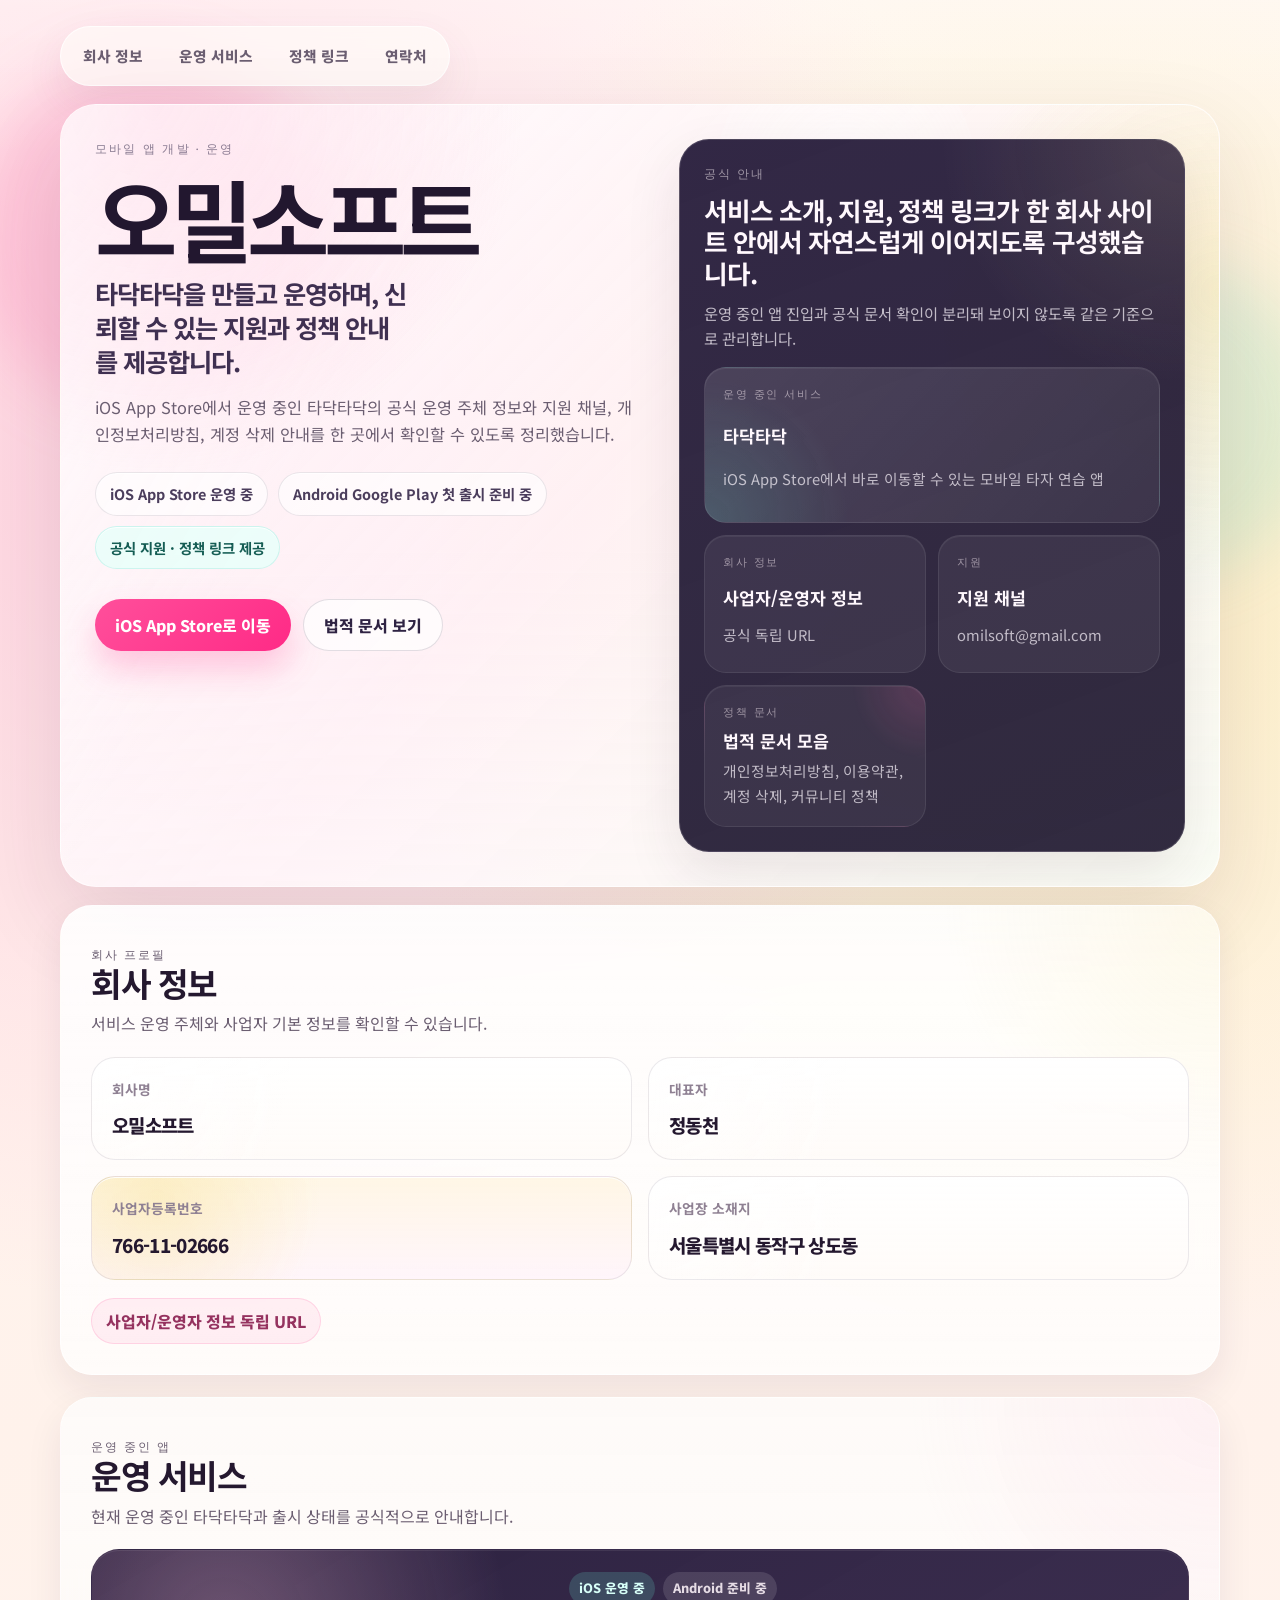
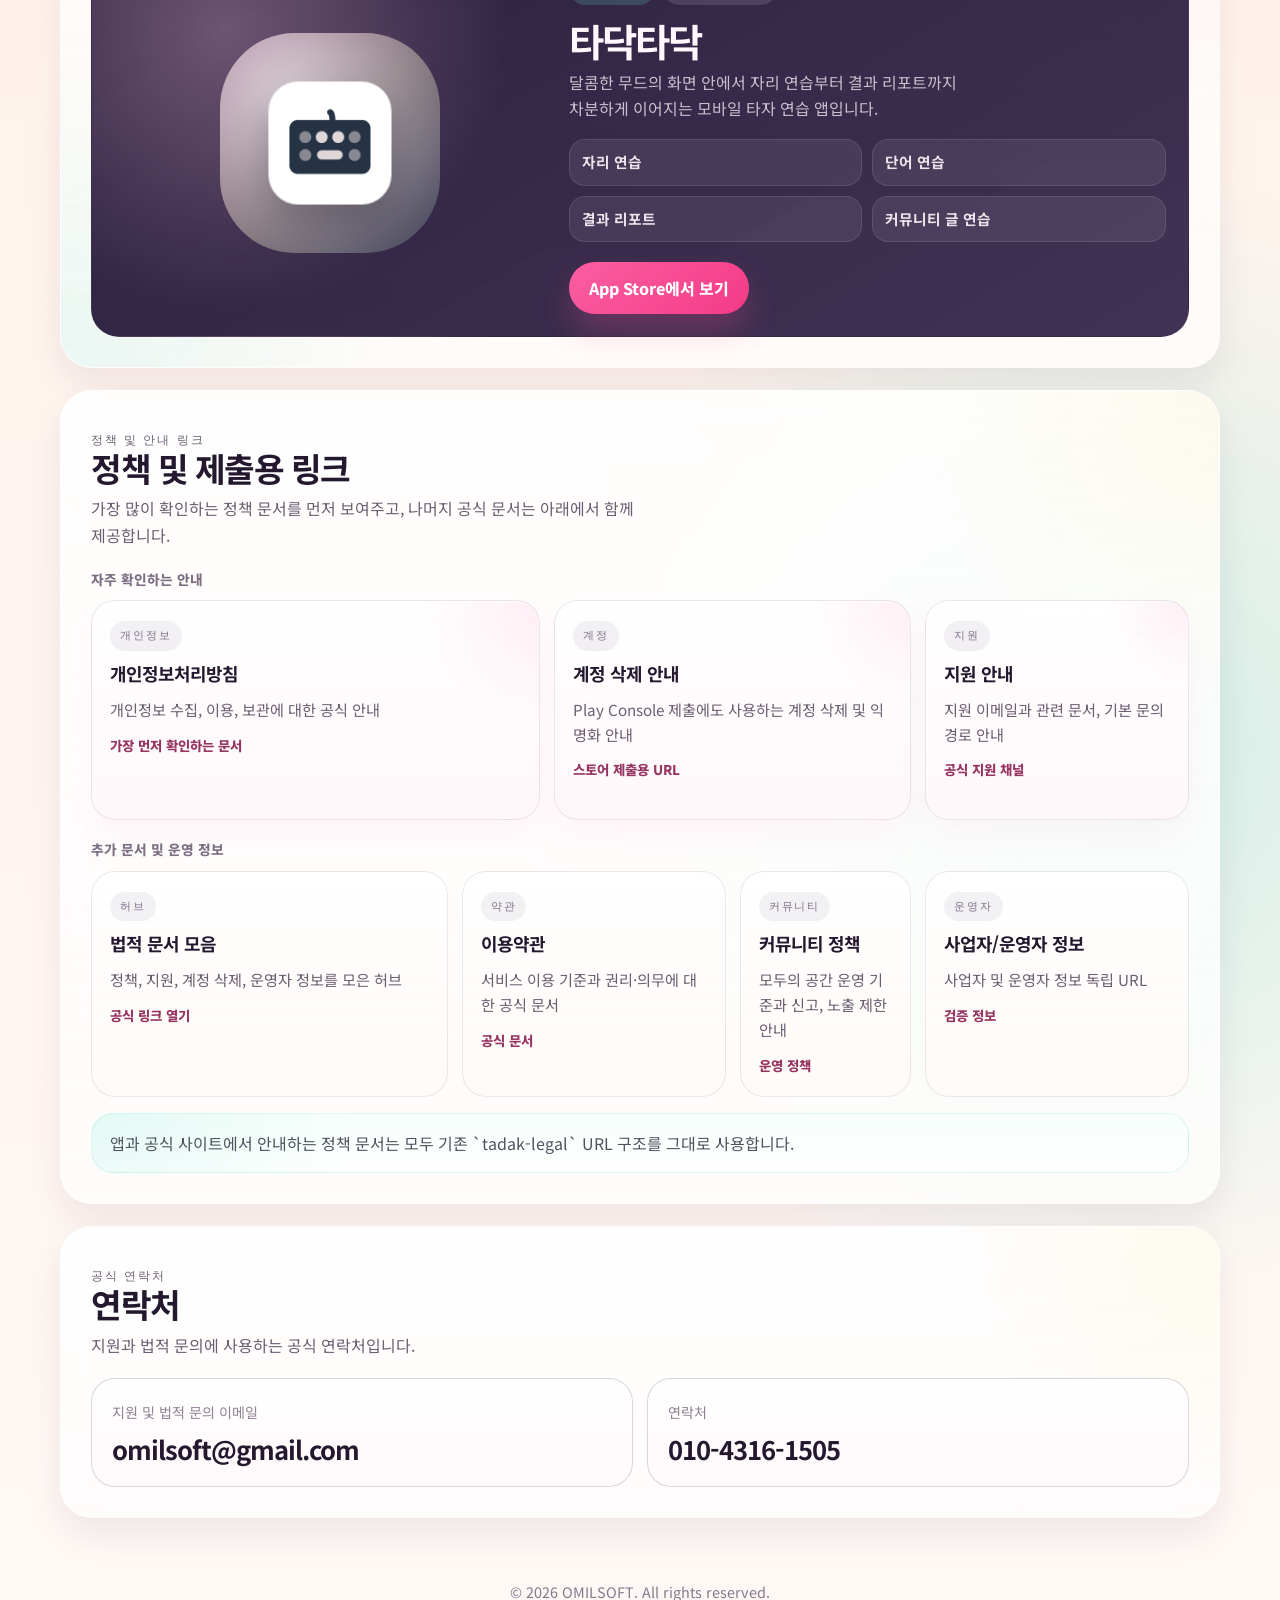
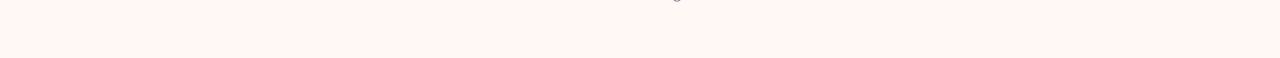
==== index.html @ 37069fd0 "Polish official site follow-up work" ====
<!doctype html>
<html lang="ko">
  <head>
    <meta charset="UTF-8" />
    <meta name="viewport" content="width=device-width, initial-scale=1.0" />
    <title>오밀소프트 | 공식 홈페이지</title>
    <meta
      name="description"
      content="오밀소프트 공식 홈페이지. 타닥타닥 서비스, 사업자 정보, 지원 채널, 법적 허브 링크를 제공합니다."
    />
    <meta property="og:title" content="오밀소프트 공식 홈페이지" />
    <meta property="og:description" content="타닥타닥 운영 주체와 공식 지원·정책 링크를 안내하는 오밀소프트 공식 사이트" />
    <meta property="og:type" content="website" />
    <meta property="og:image" content="https://eastlooo.github.io/omilsoft-official-site/assets/omilsoft-og.png" />
    <meta property="og:image:alt" content="오밀소프트와 타닥타닥 공식 사이트 안내 이미지" />
    <meta name="twitter:card" content="summary_large_image" />
    <meta name="twitter:title" content="오밀소프트 | 공식 홈페이지" />
    <meta name="twitter:description" content="타닥타닥 운영 주체와 공식 지원·정책 링크를 안내하는 오밀소프트 공식 사이트" />
    <meta name="twitter:image" content="https://eastlooo.github.io/omilsoft-official-site/assets/omilsoft-og.png" />
    <meta name="google-site-verification" content="E7XOMuVMC_yO1XLhVgQ4-GxxKSEPZvkSftyRpqZfdfg" />
    <meta name="theme-color" content="#1d1630" />
    <link rel="icon" href="./assets/tadaktadak-icon.jpg" />
    <script async src="https://www.googletagmanager.com/gtag/js?id=G-R1BCDWKTDV"></script>
    <script>
      window.dataLayer = window.dataLayer || [];
      function gtag() {
        dataLayer.push(arguments);
      }
      gtag('js', new Date());
      gtag('config', 'G-R1BCDWKTDV');
    </script>
    <link rel="preconnect" href="https://fonts.googleapis.com" />
    <link rel="preconnect" href="https://fonts.gstatic.com" crossorigin />
    <link
      href="https://fonts.googleapis.com/css2?family=Noto+Sans+KR:wght@400;500;700;800;900&family=Space+Grotesk:wght@500;700&display=swap"
      rel="stylesheet"
    />
    <link rel="stylesheet" href="styles.css?v=20260307-4" />
  </head>
  <body class="page-home">
    <div class="backdrop backdrop--pink" aria-hidden="true"></div>
    <div class="backdrop backdrop--mint" aria-hidden="true"></div>
    <div class="backdrop backdrop--lemon" aria-hidden="true"></div>
    <div class="backdrop-grid" aria-hidden="true"></div>

    <header class="hero">
      <div class="container">
        <nav class="top-nav" aria-label="섹션 바로가기">
          <a href="#company">회사 정보</a>
          <a href="#service">운영 서비스</a>
          <a href="#policy">정책 링크</a>
          <a href="#contact">연락처</a>
        </nav>

        <section class="hero-stage">
          <div class="hero-copy">
            <p class="eyebrow">모바일 앱 개발 · 운영</p>
            <h1>오밀소프트</h1>
            <p class="hero-focus">타닥타닥을 만들고 운영하며, 신뢰할 수 있는 지원과 정책 안내를 제공합니다.</p>
            <p class="hero-subtitle">
              iOS App Store에서 운영 중인 타닥타닥의 공식 운영 주체 정보와 지원 채널,
              개인정보처리방침, 계정 삭제 안내를 한 곳에서 확인할 수 있도록 정리했습니다.
            </p>

            <div class="hero-statuses" aria-label="서비스 상태">
              <span class="status-pill">iOS App Store 운영 중</span>
              <span class="status-pill">Android Google Play 첫 출시 준비 중</span>
              <span class="status-pill status-pill--mint">공식 지원 · 정책 링크 제공</span>
            </div>

            <div class="hero-actions">
              <a
                class="btn btn--primary"
                href="https://apps.apple.com/kr/app/id6443688240"
                target="_blank"
                rel="noreferrer"
              >
                iOS App Store로 이동
              </a>
              <a
                class="btn btn--secondary"
                href="https://eastlooo.github.io/tadak-legal/"
                target="_blank"
                rel="noreferrer"
              >
                법적 문서 보기
              </a>
            </div>
          </div>

          <aside class="hero-dashboard" aria-label="공식 진입점">
            <div class="dashboard-intro">
              <p class="dashboard-label">공식 안내</p>
              <h2>서비스 소개, 지원, 정책 링크가 한 회사 사이트 안에서 자연스럽게 이어지도록 구성했습니다.</h2>
              <p>
                운영 중인 앱 진입과 공식 문서 확인이 분리돼 보이지 않도록 같은 기준으로 관리합니다.
              </p>
            </div>

            <div class="dashboard-grid">
              <a
                class="dashboard-tile dashboard-tile--feature"
                href="https://apps.apple.com/kr/app/id6443688240"
                target="_blank"
                rel="noreferrer"
              >
                <span class="dashboard-tile__kicker">운영 중인 서비스</span>
                <strong>타닥타닥</strong>
                <span>iOS App Store에서 바로 이동할 수 있는 모바일 타자 연습 앱</span>
              </a>
              <a class="dashboard-tile" href="./operator-info.html">
                <span class="dashboard-tile__kicker">회사 정보</span>
                <strong>사업자/운영자 정보</strong>
                <span>공식 독립 URL</span>
              </a>
              <a
                class="dashboard-tile"
                href="https://eastlooo.github.io/tadak-legal/support.html"
                target="_blank"
                rel="noreferrer"
              >
                <span class="dashboard-tile__kicker">지원</span>
                <strong>지원 채널</strong>
                <span>omilsoft@gmail.com</span>
              </a>
              <a
                class="dashboard-tile dashboard-tile--soft"
                href="https://eastlooo.github.io/tadak-legal/"
                target="_blank"
                rel="noreferrer"
              >
                <span class="dashboard-tile__kicker">정책 문서</span>
                <strong>법적 문서 모음</strong>
                <span>개인정보처리방침, 이용약관, 계정 삭제, 커뮤니티 정책</span>
              </a>
            </div>
          </aside>
        </section>
      </div>
    </header>

    <main class="container page-shell">
      <section class="panel panel--company" id="company">
        <div class="section-head">
          <p class="section-kicker">회사 프로필</p>
          <h2>회사 정보</h2>
          <p>서비스 운영 주체와 사업자 기본 정보를 확인할 수 있습니다.</p>
        </div>
        <dl class="data-grid">
          <div class="data-card">
            <dt>회사명</dt>
            <dd>오밀소프트</dd>
          </div>
          <div class="data-card">
            <dt>대표자</dt>
            <dd>정동천</dd>
          </div>
          <div class="data-card data-card--accent">
            <dt>사업자등록번호</dt>
            <dd>766-11-02666</dd>
          </div>
          <div class="data-card">
            <dt>사업장 소재지</dt>
            <dd>서울특별시 동작구 상도동</dd>
          </div>
        </dl>
        <div class="panel-footer">
          <a class="inline-link" href="./operator-info.html">사업자/운영자 정보 독립 URL</a>
        </div>
      </section>

      <section class="panel panel--service" id="service">
        <div class="section-head">
          <p class="section-kicker">운영 중인 앱</p>
          <h2>운영 서비스</h2>
          <p>현재 운영 중인 타닥타닥과 출시 상태를 공식적으로 안내합니다.</p>
        </div>
        <article class="service-stage">
          <div class="service-stage__visual">
            <div class="service-halo" aria-hidden="true"></div>
            <img class="service-icon" src="assets/tadaktadak-icon.jpg" alt="타닥타닥 앱 아이콘" />
          </div>
          <div class="service-stage__copy">
            <div class="service-badges">
              <span class="service-badge service-badge--live">iOS 운영 중</span>
              <span class="service-badge">Android 준비 중</span>
            </div>
            <h3>타닥타닥</h3>
            <p class="service-lead">
              달콤한 무드의 화면 안에서 자리 연습부터 결과 리포트까지 차분하게 이어지는 모바일 타자 연습 앱입니다.
            </p>
            <div class="feature-grid" aria-label="주요 기능">
              <span class="feature-chip">자리 연습</span>
              <span class="feature-chip">단어 연습</span>
              <span class="feature-chip">결과 리포트</span>
              <span class="feature-chip">커뮤니티 글 연습</span>
            </div>
            <div class="service-actions">
              <a
                class="btn btn--store"
                href="https://apps.apple.com/kr/app/id6443688240"
                target="_blank"
                rel="noreferrer"
              >
                App Store에서 보기
              </a>
            </div>
          </div>
        </article>
      </section>

      <section class="panel panel--policy" id="policy">
        <div class="section-head">
          <p class="section-kicker">정책 및 안내 링크</p>
          <h2>정책 및 제출용 링크</h2>
          <p>가장 많이 확인하는 정책 문서를 먼저 보여주고, 나머지 공식 문서는 아래에서 함께 제공합니다.</p>
        </div>

        <div class="policy-group-label">자주 확인하는 안내</div>
        <div class="policy-primary-grid">
          <a class="policy-card policy-card--primary" href="https://eastlooo.github.io/tadak-legal/privacy.html" target="_blank" rel="noreferrer">
            <span class="policy-card__tag">개인정보</span>
            <strong>개인정보처리방침</strong>
            <p>개인정보 수집, 이용, 보관에 대한 공식 안내</p>
            <span class="policy-card__meta">가장 먼저 확인하는 문서</span>
          </a>
          <a class="policy-card policy-card--primary" href="https://eastlooo.github.io/tadak-legal/account-deletion.html" target="_blank" rel="noreferrer">
            <span class="policy-card__tag">계정</span>
            <strong>계정 삭제 안내</strong>
            <p>Play Console 제출에도 사용하는 계정 삭제 및 익명화 안내</p>
            <span class="policy-card__meta">스토어 제출용 URL</span>
          </a>
          <a class="policy-card policy-card--primary" href="https://eastlooo.github.io/tadak-legal/support.html" target="_blank" rel="noreferrer">
            <span class="policy-card__tag">지원</span>
            <strong>지원 안내</strong>
            <p>지원 이메일과 관련 문서, 기본 문의 경로 안내</p>
            <span class="policy-card__meta">공식 지원 채널</span>
          </a>
        </div>

        <div class="policy-group-label policy-group-label--secondary">추가 문서 및 운영 정보</div>
        <div class="policy-grid">
          <a class="policy-card policy-card--muted" href="https://eastlooo.github.io/tadak-legal/" target="_blank" rel="noreferrer">
            <span class="policy-card__tag">허브</span>
            <strong>법적 문서 모음</strong>
            <p>정책, 지원, 계정 삭제, 운영자 정보를 모은 허브</p>
            <span class="policy-card__meta">공식 링크 열기</span>
          </a>
          <a class="policy-card policy-card--muted" href="https://eastlooo.github.io/tadak-legal/terms.html" target="_blank" rel="noreferrer">
            <span class="policy-card__tag">약관</span>
            <strong>이용약관</strong>
            <p>서비스 이용 기준과 권리·의무에 대한 공식 문서</p>
            <span class="policy-card__meta">공식 문서</span>
          </a>
          <a class="policy-card policy-card--muted" href="https://eastlooo.github.io/tadak-legal/community-policy.html" target="_blank" rel="noreferrer">
            <span class="policy-card__tag">커뮤니티</span>
            <strong>커뮤니티 정책</strong>
            <p>모두의 공간 운영 기준과 신고, 노출 제한 안내</p>
            <span class="policy-card__meta">운영 정책</span>
          </a>
          <a class="policy-card policy-card--muted" href="https://eastlooo.github.io/tadak-legal/operator-info.html" target="_blank" rel="noreferrer">
            <span class="policy-card__tag">운영자</span>
            <strong>사업자/운영자 정보</strong>
            <p>사업자 및 운영자 정보 독립 URL</p>
            <span class="policy-card__meta">검증 정보</span>
          </a>
        </div>

        <div class="trust-note">
          앱과 공식 사이트에서 안내하는 정책 문서는 모두 기존 `tadak-legal` URL 구조를 그대로 사용합니다.
        </div>
      </section>

      <section class="panel panel--contact" id="contact">
        <div class="section-head">
          <p class="section-kicker">공식 연락처</p>
          <h2>연락처</h2>
          <p>지원과 법적 문의에 사용하는 공식 연락처입니다.</p>
        </div>
        <div class="contact-grid">
          <a class="contact-card" href="mailto:omilsoft@gmail.com">
            <span>지원 및 법적 문의 이메일</span>
            <strong>omilsoft@gmail.com</strong>
          </a>
          <a class="contact-card" href="tel:+821043161505">
            <span>연락처</span>
            <strong>010-4316-1505</strong>
          </a>
        </div>
      </section>
    </main>

    <footer class="footer container">
      <p>© <span id="year"></span> OMILSOFT. All rights reserved.</p>
    </footer>

    <script>
      document.getElementById('year').textContent = new Date().getFullYear();
    </script>
  </body>
</html>
---- styles.css ----
:root {
  --bg: #fff8f4;
  --bg-alt: #fff4ee;
  --surface: rgba(255, 255, 255, 0.72);
  --surface-strong: rgba(255, 255, 255, 0.86);
  --surface-dark: rgba(37, 27, 56, 0.9);
  --surface-dark-soft: rgba(54, 40, 78, 0.82);
  --text: #24182f;
  --text-soft: #6b5e71;
  --text-faint: #8f8193;
  --line: rgba(58, 39, 72, 0.1);
  --line-strong: rgba(58, 39, 72, 0.18);
  --pink: #ff4f9b;
  --pink-deep: #ff2a86;
  --mint: #66d9c8;
  --lemon: #f6dc7f;
  --violet: #2a1f41;
  --shadow-xl: 0 34px 90px rgba(57, 31, 60, 0.12);
  --shadow-lg: 0 22px 56px rgba(57, 31, 60, 0.1);
  --shadow-md: 0 16px 36px rgba(57, 31, 60, 0.08);
}

* {
  box-sizing: border-box;
}

html {
  scroll-behavior: smooth;
}

body {
  margin: 0;
  min-height: 100vh;
  font-family: 'Noto Sans KR', sans-serif;
  color: var(--text);
  line-height: 1.64;
  overflow-x: hidden;
  background:
    linear-gradient(180deg, rgba(255, 255, 255, 0.28), rgba(255, 255, 255, 0)) 0 0 / 100% 180px no-repeat,
    radial-gradient(circle at 12% 14%, rgba(255, 171, 205, 0.48), transparent 28%),
    radial-gradient(circle at 86% 18%, rgba(253, 236, 165, 0.56), transparent 26%),
    radial-gradient(circle at 88% 72%, rgba(119, 227, 212, 0.32), transparent 22%),
    linear-gradient(180deg, #fff7f3 0%, #fff2eb 44%, #fff8f5 100%);
}

a {
  color: inherit;
}

.backdrop {
  position: fixed;
  border-radius: 999px;
  filter: blur(30px);
  pointer-events: none;
  z-index: -3;
}

.backdrop--pink {
  top: 56px;
  left: -30px;
  width: 360px;
  height: 360px;
  background: rgba(255, 105, 170, 0.22);
}

.backdrop--mint {
  right: -40px;
  top: 260px;
  width: 320px;
  height: 320px;
  background: rgba(102, 217, 200, 0.18);
}

.backdrop--lemon {
  right: 14vw;
  bottom: 70px;
  width: 280px;
  height: 280px;
  background: rgba(246, 220, 127, 0.18);
}

.backdrop-grid {
  position: fixed;
  inset: 0;
  pointer-events: none;
  z-index: -4;
  opacity: 0.35;
  background:
    linear-gradient(rgba(255, 255, 255, 0.12) 1px, transparent 1px),
    linear-gradient(90deg, rgba(255, 255, 255, 0.12) 1px, transparent 1px);
  background-size: 44px 44px;
  mask-image: radial-gradient(circle at center, black 30%, transparent 100%);
}

.container {
  width: min(1160px, calc(100% - 32px));
  margin: 0 auto;
}

.hero {
  padding: 26px 0 18px;
}

.hero--compact {
  padding-bottom: 8px;
}

.top-nav {
  display: inline-flex;
  flex-wrap: wrap;
  gap: 8px;
  padding: 8px;
  border-radius: 999px;
  border: 1px solid rgba(255, 255, 255, 0.72);
  background: rgba(255, 250, 247, 0.76);
  box-shadow: 0 16px 40px rgba(111, 82, 103, 0.08);
  backdrop-filter: blur(16px);
}

.top-nav a {
  padding: 9px 14px;
  border-radius: 999px;
  text-decoration: none;
  color: var(--text-soft);
  font-size: 0.92rem;
  font-weight: 800;
  transition: background-color 180ms ease, color 180ms ease, transform 180ms ease;
}

.top-nav a:hover,
.top-nav a:focus-visible {
  background: rgba(40, 29, 55, 0.06);
  color: var(--text);
  transform: translateY(-1px);
}

.hero-stage {
  position: relative;
  display: grid;
  grid-template-columns: minmax(0, 1.05fr) minmax(340px, 0.95fr);
  gap: 24px;
  margin-top: 18px;
  padding: 34px;
  border-radius: 36px;
  border: 1px solid rgba(255, 255, 255, 0.74);
  background:
    radial-gradient(circle at 8% 0%, rgba(255, 164, 199, 0.32), transparent 28%),
    radial-gradient(circle at 100% 24%, rgba(246, 220, 127, 0.34), transparent 22%),
    linear-gradient(135deg, rgba(255, 255, 255, 0.84), rgba(255, 246, 251, 0.72) 48%, rgba(248, 255, 252, 0.76));
  box-shadow: var(--shadow-xl);
  overflow: hidden;
}

.hero-stage::before {
  content: '';
  position: absolute;
  inset: 0;
  background:
    linear-gradient(120deg, rgba(255, 255, 255, 0.54), transparent 28%),
    linear-gradient(180deg, transparent 56%, rgba(255, 255, 255, 0.24));
  pointer-events: none;
}

.hero-stage::after {
  content: '';
  position: absolute;
  right: 21%;
  top: -64px;
  width: 260px;
  height: 260px;
  border-radius: 50%;
  background: radial-gradient(circle, rgba(255, 255, 255, 0.58), rgba(255, 255, 255, 0));
  pointer-events: none;
}

.hero-stage--compact {
  grid-template-columns: minmax(0, 1.05fr) minmax(280px, 0.8fr);
}

.hero-copy,
.hero-dashboard {
  position: relative;
  z-index: 1;
  min-width: 0;
}

.eyebrow,
.section-kicker,
.dashboard-label,
.dashboard-tile__kicker,
.policy-card__tag {
  font-family: 'Space Grotesk', sans-serif;
  letter-spacing: 0.18em;
  text-transform: uppercase;
}

.eyebrow {
  margin: 0 0 16px;
  color: rgba(42, 31, 65, 0.55);
  font-size: 0.78rem;
}

.hero h1 {
  margin: 0;
  font-size: clamp(3.3rem, 7vw, 6.3rem);
  line-height: 0.92;
  letter-spacing: -0.065em;
  color: #22172f;
  word-break: keep-all;
}

.page-operator .hero h1 {
  font-size: clamp(2.8rem, 5.4vw, 4.8rem);
  max-width: 10ch;
}

.hero-focus {
  margin: 18px 0 0;
  max-width: 21ch;
  font-size: clamp(1.18rem, 2vw, 1.58rem);
  line-height: 1.35;
  letter-spacing: -0.04em;
  color: #3f3051;
  font-weight: 700;
  overflow-wrap: anywhere;
}

.hero-subtitle {
  margin: 16px 0 0;
  max-width: 60ch;
  color: var(--text-soft);
  font-size: 1.02rem;
  overflow-wrap: anywhere;
}

.hero-statuses {
  display: flex;
  flex-wrap: wrap;
  gap: 10px;
  margin-top: 24px;
}

.status-pill {
  display: inline-flex;
  align-items: center;
  min-height: 40px;
  padding: 9px 14px;
  border-radius: 999px;
  border: 1px solid rgba(49, 37, 66, 0.1);
  background: rgba(255, 255, 255, 0.6);
  color: #4b3d5c;
  font-size: 0.9rem;
  font-weight: 700;
  box-shadow: inset 0 1px 0 rgba(255, 255, 255, 0.78);
}

.status-pill--mint {
  background: rgba(232, 255, 251, 0.82);
  color: #155d54;
  border-color: rgba(102, 217, 200, 0.24);
}

.hero-actions {
  display: flex;
  flex-wrap: wrap;
  gap: 12px;
  margin-top: 30px;
}

.btn {
  display: inline-flex;
  align-items: center;
  justify-content: center;
  min-height: 52px;
  padding: 12px 20px;
  border-radius: 999px;
  text-decoration: none;
  font-weight: 800;
  transition: transform 180ms ease, box-shadow 180ms ease, background-color 180ms ease, border-color 180ms ease;
}

.btn:hover,
.btn:focus-visible,
.dashboard-tile:hover,
.dashboard-tile:focus-visible,
.policy-card:hover,
.policy-card:focus-visible,
.contact-card:hover,
.contact-card:focus-visible,
.inline-link:hover,
.inline-link:focus-visible {
  transform: translateY(-2px);
}

.btn--primary {
  color: #fff;
  background: linear-gradient(135deg, var(--pink), var(--pink-deep));
  box-shadow: 0 18px 32px rgba(255, 79, 155, 0.28);
}

.btn--secondary {
  color: #2f2343;
  border: 1px solid rgba(49, 37, 66, 0.14);
  background: rgba(255, 255, 255, 0.72);
}

.btn--tertiary {
  color: #554768;
  border: 1px solid rgba(49, 37, 66, 0.1);
  background: rgba(255, 247, 252, 0.66);
}

.btn--store {
  color: #fff;
  background: linear-gradient(135deg, rgba(255, 95, 162, 0.98), rgba(255, 60, 138, 0.94));
  box-shadow: 0 18px 32px rgba(255, 79, 155, 0.24);
}

.hero-dashboard {
  display: grid;
  gap: 16px;
  padding: 24px;
  border-radius: 30px;
  border: 1px solid rgba(255, 255, 255, 0.14);
  background:
    radial-gradient(circle at top right, rgba(255, 230, 185, 0.12), transparent 28%),
    linear-gradient(160deg, rgba(39, 28, 59, 0.95), rgba(31, 24, 47, 0.92));
  color: #fff8fd;
  box-shadow: var(--shadow-lg);
}

.hero-dashboard--compact {
  align-content: start;
}

.dashboard-label {
  margin: 0 0 10px;
  color: rgba(255, 245, 250, 0.54);
  font-size: 0.74rem;
}

.dashboard-intro h2 {
  margin: 0;
  font-size: clamp(1.34rem, 2vw, 1.76rem);
  line-height: 1.24;
  letter-spacing: -0.035em;
}

.dashboard-intro p:last-child {
  margin: 12px 0 0;
  color: rgba(250, 244, 251, 0.72);
  font-size: 0.96rem;
}

.dashboard-grid {
  display: grid;
  grid-template-columns: repeat(2, minmax(0, 1fr));
  gap: 12px;
}

.dashboard-grid--compact {
  grid-template-columns: 1fr;
}

.dashboard-tile {
  display: grid;
  gap: 8px;
  min-height: 138px;
  padding: 18px;
  border-radius: 22px;
  border: 1px solid rgba(255, 255, 255, 0.08);
  background: rgba(255, 255, 255, 0.06);
  text-decoration: none;
  box-shadow: inset 0 1px 0 rgba(255, 255, 255, 0.06);
  transition: transform 180ms ease, background-color 180ms ease, border-color 180ms ease, box-shadow 180ms ease;
}

.dashboard-tile--feature {
  grid-column: 1 / -1;
  min-height: 156px;
  background:
    radial-gradient(circle at 0% 100%, rgba(102, 217, 200, 0.18), transparent 30%),
    linear-gradient(135deg, rgba(255, 255, 255, 0.12), rgba(255, 255, 255, 0.06));
}

.dashboard-tile--soft {
  background:
    radial-gradient(circle at 100% 0%, rgba(255, 97, 164, 0.16), transparent 28%),
    rgba(255, 255, 255, 0.05);
}

.dashboard-tile:hover,
.dashboard-tile:focus-visible {
  border-color: rgba(255, 255, 255, 0.18);
  background-color: rgba(255, 255, 255, 0.1);
  box-shadow: 0 16px 28px rgba(20, 12, 33, 0.18);
}

.dashboard-tile__kicker {
  color: rgba(255, 244, 250, 0.5);
  font-size: 0.68rem;
}

.dashboard-tile strong {
  font-size: 1.08rem;
  line-height: 1.24;
}

.dashboard-tile span:last-child {
  color: rgba(250, 244, 251, 0.7);
  font-size: 0.92rem;
}

.page-shell {
  display: grid;
  gap: 22px;
  padding-bottom: 44px;
}

.page-shell--compact {
  gap: 20px;
}

.panel {
  position: relative;
  overflow: hidden;
  padding: 30px;
  border-radius: 32px;
  border: 1px solid rgba(255, 255, 255, 0.72);
  background:
    radial-gradient(circle at 100% 0%, rgba(246, 220, 127, 0.18), transparent 22%),
    linear-gradient(180deg, var(--surface-strong), var(--surface));
  box-shadow: var(--shadow-md);
  backdrop-filter: blur(14px);
}

.panel::before {
  content: '';
  position: absolute;
  inset: 0;
  background: linear-gradient(180deg, rgba(255, 255, 255, 0.32), rgba(255, 255, 255, 0));
  pointer-events: none;
}

.panel > * {
  position: relative;
  z-index: 1;
}

.section-head {
  margin-bottom: 20px;
}

.section-kicker {
  margin: 0 0 10px;
  color: #9d6c8b;
  font-size: 0.72rem;
}

.section-head h2 {
  margin: 0;
  font-size: clamp(1.7rem, 2.6vw, 2.45rem);
  line-height: 1.08;
  letter-spacing: -0.045em;
}

.section-head p {
  margin: 10px 0 0;
  color: var(--text-soft);
  max-width: 62ch;
}

.data-grid {
  margin: 0;
  display: grid;
  grid-template-columns: repeat(2, minmax(0, 1fr));
  gap: 14px;
}

.panel--company .data-grid {
  gap: 16px;
}

.data-card {
  margin: 0;
  padding: 20px 20px 18px;
  border-radius: 24px;
  border: 1px solid var(--line);
  background:
    radial-gradient(circle at 0% 0%, rgba(255, 255, 255, 0.8), transparent 36%),
    linear-gradient(180deg, rgba(255, 255, 255, 0.96), rgba(255, 251, 248, 0.9)),
    rgba(255, 255, 255, 0.72);
  box-shadow: inset 0 1px 0 rgba(255, 255, 255, 0.88);
}

.data-card--accent {
  background:
    radial-gradient(circle at 12% 20%, rgba(246, 220, 127, 0.34), transparent 34%),
    linear-gradient(180deg, rgba(255, 246, 228, 0.94), rgba(255, 244, 250, 0.88));
}

.data-card dt {
  margin: 0 0 10px;
  color: var(--text-faint);
  font-size: 0.86rem;
  font-weight: 700;
}

.data-card dd {
  margin: 0;
  color: var(--text);
  font-size: 1.18rem;
  font-weight: 800;
  letter-spacing: -0.035em;
}

.data-card a {
  text-decoration: none;
}

.panel-footer {
  margin-top: 18px;
}

.inline-link {
  display: inline-flex;
  align-items: center;
  min-height: 42px;
  padding: 9px 14px;
  border-radius: 999px;
  text-decoration: none;
  color: #95325f;
  border: 1px solid rgba(255, 79, 155, 0.18);
  background: rgba(255, 79, 155, 0.08);
  font-weight: 800;
  transition: transform 180ms ease, border-color 180ms ease, background-color 180ms ease;
}

.panel--service {
  background:
    radial-gradient(circle at 0% 100%, rgba(102, 217, 200, 0.14), transparent 26%),
    radial-gradient(circle at 100% 0%, rgba(255, 164, 199, 0.16), transparent 24%),
    linear-gradient(180deg, rgba(253, 248, 245, 0.96), rgba(255, 252, 249, 0.9));
}

.service-stage {
  display: grid;
  grid-template-columns: minmax(220px, 0.84fr) minmax(0, 1.16fr);
  gap: 22px;
  align-items: center;
  padding: 22px;
  border-radius: 28px;
  border: 1px solid rgba(49, 37, 66, 0.08);
  background:
    radial-gradient(circle at 12% 20%, rgba(255, 198, 224, 0.3), transparent 28%),
    linear-gradient(150deg, rgba(39, 28, 59, 0.98), rgba(53, 38, 74, 0.94));
  color: #fff8fc;
  box-shadow: inset 0 1px 0 rgba(255, 255, 255, 0.08);
}

.service-stage__visual {
  position: relative;
  display: grid;
  place-items: center;
  min-height: 240px;
}

.service-halo {
  position: absolute;
  width: 220px;
  height: 220px;
  border-radius: 34%;
  background:
    radial-gradient(circle at 30% 30%, rgba(255, 255, 255, 0.72), rgba(255, 255, 255, 0)),
    linear-gradient(135deg, rgba(255, 98, 164, 0.26), rgba(246, 220, 127, 0.18), rgba(102, 217, 200, 0.12));
  filter: blur(0.2px);
  animation: floatHalo 8s ease-in-out infinite;
}

.service-icon {
  position: relative;
  width: 124px;
  height: 124px;
  border-radius: 30px;
  object-fit: cover;
  border: 1px solid rgba(255, 255, 255, 0.42);
  box-shadow: 0 20px 42px rgba(17, 10, 29, 0.32);
}

.service-stage__copy h3 {
  margin: 16px 0 8px;
  font-size: clamp(2rem, 3vw, 2.6rem);
  letter-spacing: -0.05em;
  line-height: 1.04;
}

.service-stage__copy p {
  margin: 0;
  color: rgba(249, 244, 251, 0.74);
}

.service-lead {
  margin-top: 2px;
  max-width: 44ch;
}

.service-badges {
  display: flex;
  flex-wrap: wrap;
  gap: 8px;
}

.service-badge {
  display: inline-flex;
  align-items: center;
  min-height: 30px;
  padding: 6px 10px;
  border-radius: 999px;
  background: rgba(255, 255, 255, 0.12);
  color: rgba(255, 246, 251, 0.86);
  font-size: 0.8rem;
  font-weight: 800;
}

.service-badge--live {
  background: rgba(102, 217, 200, 0.2);
  color: #d7fff8;
}

.feature-list {
  margin: 18px 0 0;
  padding-left: 18px;
}

.feature-list li {
  margin: 10px 0;
  color: rgba(249, 244, 251, 0.82);
}

.feature-grid {
  display: grid;
  grid-template-columns: repeat(2, minmax(0, 1fr));
  gap: 10px;
  margin-top: 18px;
}

.feature-chip {
  display: inline-flex;
  align-items: center;
  min-height: 42px;
  padding: 10px 12px;
  border-radius: 16px;
  border: 1px solid rgba(255, 255, 255, 0.1);
  background: rgba(255, 255, 255, 0.08);
  color: rgba(255, 246, 251, 0.9);
  font-size: 0.92rem;
  font-weight: 700;
}

.service-actions {
  margin-top: 20px;
}

.policy-primary-grid,
.policy-grid {
  display: grid;
  gap: 14px;
}

.policy-primary-grid {
  grid-template-columns: repeat(12, minmax(0, 1fr));
  margin-bottom: 14px;
}

.policy-grid {
  grid-template-columns: repeat(12, minmax(0, 1fr));
}

.policy-grid--compact {
  grid-template-columns: repeat(3, minmax(0, 1fr));
}

.policy-group-label {
  margin: 6px 0 10px;
  color: #7d6f84;
  font-size: 0.86rem;
  font-weight: 800;
}

.policy-group-label--secondary {
  margin-top: 18px;
}

.policy-card {
  display: grid;
  gap: 12px;
  min-height: 188px;
  align-content: start;
  padding: 20px 18px;
  border-radius: 24px;
  border: 1px solid var(--line);
  background:
    linear-gradient(180deg, rgba(255, 255, 255, 0.96), rgba(255, 250, 246, 0.9)),
    rgba(255, 255, 255, 0.82);
  text-decoration: none;
  box-shadow: inset 0 1px 0 rgba(255, 255, 255, 0.92);
  transition: transform 180ms ease, border-color 180ms ease, box-shadow 180ms ease, background-color 180ms ease;
}

.policy-card:hover,
.policy-card:focus-visible {
  border-color: rgba(255, 79, 155, 0.24);
  box-shadow: 0 18px 34px rgba(255, 79, 155, 0.08);
}

.policy-card__tag {
  width: fit-content;
  padding: 6px 10px;
  border-radius: 999px;
  background: rgba(42, 31, 65, 0.06);
  color: #7e7189;
  font-size: 0.66rem;
}

.policy-card strong {
  font-size: 1.12rem;
  line-height: 1.22;
}

.policy-card p {
  margin: 0;
  color: var(--text-soft);
  font-size: 0.95rem;
}

.policy-card__meta {
  margin-top: auto;
  color: #963561;
  font-size: 0.84rem;
  font-weight: 800;
}

.policy-card--primary {
  min-height: 220px;
  background:
    radial-gradient(circle at 100% 0%, rgba(255, 208, 227, 0.34), transparent 24%),
    linear-gradient(180deg, rgba(255, 255, 255, 0.98), rgba(255, 247, 250, 0.92));
  box-shadow:
    0 16px 32px rgba(255, 79, 155, 0.05),
    inset 0 1px 0 rgba(255, 255, 255, 0.94);
}

.policy-card--muted {
  min-height: 176px;
}

.policy-primary-grid .policy-card:nth-child(1) {
  grid-column: span 5;
}

.policy-primary-grid .policy-card:nth-child(2) {
  grid-column: span 4;
}

.policy-primary-grid .policy-card:nth-child(3) {
  grid-column: span 3;
}

.policy-grid .policy-card:nth-child(1) {
  grid-column: span 4;
}

.policy-grid .policy-card:nth-child(2) {
  grid-column: span 3;
}

.policy-grid .policy-card:nth-child(3) {
  grid-column: span 2;
}

.policy-grid .policy-card:nth-child(4) {
  grid-column: span 3;
}

.trust-note {
  margin-top: 16px;
  padding: 16px 18px;
  border-radius: 22px;
  border: 1px solid rgba(102, 217, 200, 0.22);
  background:
    radial-gradient(circle at 0% 0%, rgba(102, 217, 200, 0.14), transparent 24%),
    linear-gradient(180deg, rgba(247, 255, 252, 0.92), rgba(255, 255, 255, 0.78));
  color: #4f5360;
}

.contact-grid {
  display: grid;
  grid-template-columns: repeat(2, minmax(0, 1fr));
  gap: 14px;
}

.contact-card {
  display: block;
  padding: 22px 20px;
  border-radius: 24px;
  border: 1px solid var(--line-strong);
  background:
    linear-gradient(180deg, rgba(255, 255, 255, 0.96), rgba(255, 248, 251, 0.88)),
    rgba(255, 255, 255, 0.84);
  text-decoration: none;
  box-shadow: inset 0 1px 0 rgba(255, 255, 255, 0.92);
  transition: transform 180ms ease, border-color 180ms ease, box-shadow 180ms ease;
}

.contact-card:hover,
.contact-card:focus-visible {
  border-color: rgba(255, 79, 155, 0.24);
  box-shadow: 0 18px 34px rgba(255, 79, 155, 0.08);
}

.contact-card span {
  display: block;
  color: var(--text-faint);
  font-size: 0.88rem;
}

.contact-card strong {
  display: block;
  margin-top: 10px;
  font-size: clamp(1.24rem, 2vw, 1.6rem);
  letter-spacing: -0.04em;
  line-height: 1.16;
}

.footer {
  padding: 4px 0 40px;
  text-align: center;
  color: #87788d;
  font-size: 0.9rem;
}

@keyframes floatHalo {
  0%,
  100% {
    transform: translateY(0) rotate(0deg);
  }

  50% {
    transform: translateY(-8px) rotate(2deg);
  }
}

@media (max-width: 1080px) {
  .hero-stage,
  .hero-stage--compact,
  .service-stage {
    grid-template-columns: 1fr;
  }

  .policy-primary-grid,
  .policy-grid {
    grid-template-columns: repeat(2, minmax(0, 1fr));
  }

  .policy-grid--compact {
    grid-template-columns: 1fr;
  }

  .policy-primary-grid .policy-card,
  .policy-grid .policy-card {
    grid-column: auto;
  }

  .hero h1 {
    max-width: none;
  }
}

@media (max-width: 760px) {
  .container {
    width: min(100% - 20px, 1160px);
  }

  .hero {
    padding-top: 14px;
  }

  .top-nav {
    width: 100%;
    justify-content: space-between;
    border-radius: 26px;
  }

  .hero-stage,
  .panel {
    padding: 22px;
    border-radius: 28px;
  }

  .hero h1 {
    font-size: clamp(2.55rem, 14vw, 4.2rem);
  }

  .hero-focus {
    max-width: none;
    font-size: 1.02rem;
  }

  .hero-subtitle {
    font-size: 0.95rem;
    line-height: 1.58;
  }

  .hero-statuses {
    display: grid;
    grid-template-columns: 1fr;
    margin-top: 18px;
    gap: 8px;
  }

  .status-pill {
    min-height: 36px;
    padding: 8px 12px;
    font-size: 0.84rem;
    width: fit-content;
    max-width: 100%;
  }

  .hero-actions {
    margin-top: 18px;
    gap: 10px;
  }

  .hero-actions {
    flex-direction: column;
    align-items: stretch;
  }

  .btn {
    width: 100%;
  }

  .dashboard-grid,
  .data-grid,
  .contact-grid,
  .policy-primary-grid,
  .policy-grid {
    grid-template-columns: 1fr;
  }

  .dashboard-tile,
  .policy-card {
    min-height: auto;
  }

  .feature-grid {
    grid-template-columns: 1fr;
  }

  .service-stage__visual {
    min-height: 200px;
  }
}

@media (max-width: 480px) {
  .top-nav a {
    flex: 1 1 calc(50% - 8px);
    text-align: center;
  }

  .hero-stage,
  .panel {
    padding: 16px;
  }

  .hero-subtitle,
  .section-head p,
  .policy-card p,
  .trust-note,
  .dashboard-intro p:last-child,
  .dashboard-tile span:last-child {
    font-size: 0.94rem;
  }

  .data-card dd,
  .contact-card strong {
    font-size: 1.08rem;
  }

  .eyebrow {
    margin-bottom: 12px;
    font-size: 0.72rem;
  }

  .hero-focus {
    margin-top: 14px;
    font-size: 0.98rem;
  }

  .hero-subtitle {
    margin-top: 12px;
  }

  .service-stage {
    padding: 18px;
  }

  .service-stage__copy h3 {
    font-size: 1.8rem;
  }
}

@media (prefers-reduced-motion: reduce) {
  html {
    scroll-behavior: auto;
  }

  *,
  *::before,
  *::after {
    animation: none !important;
    transition: none !important;
  }
}
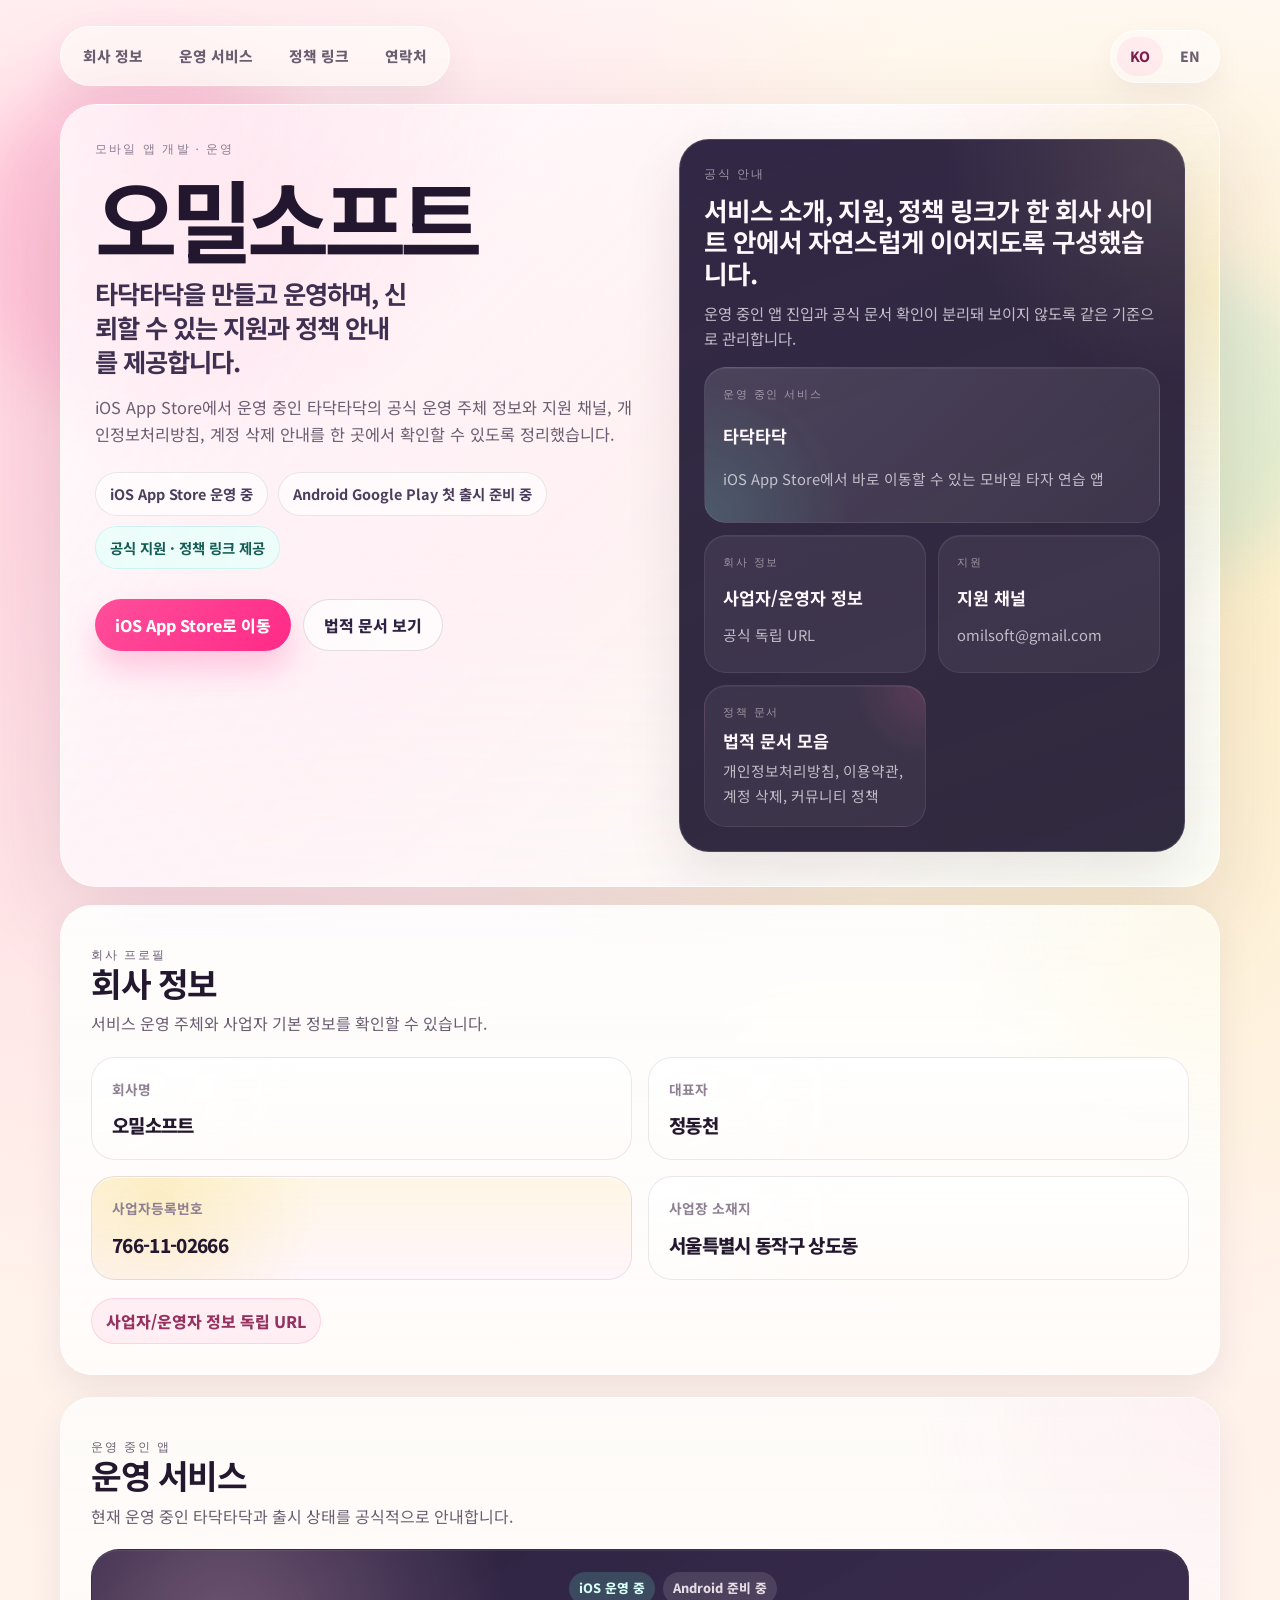
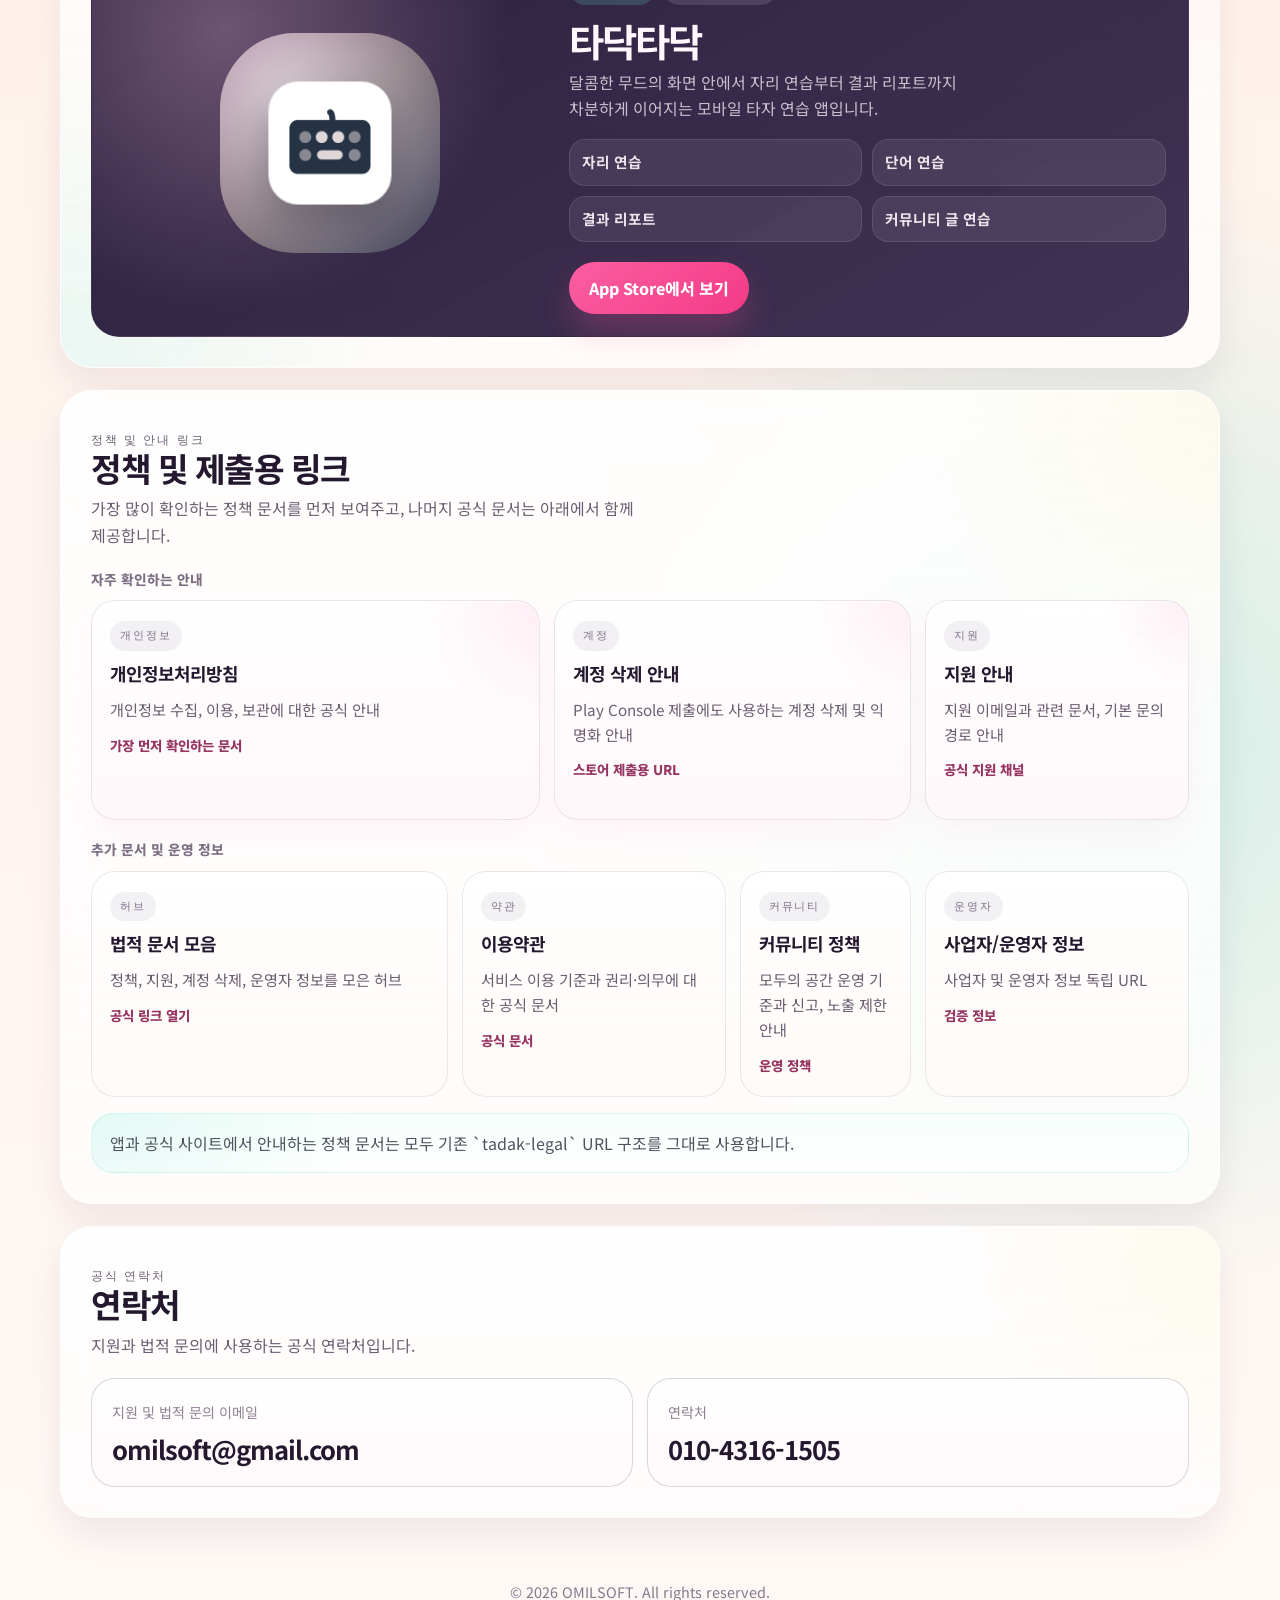
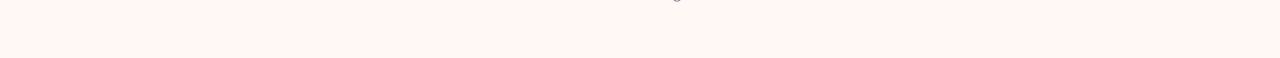
==== commit daf441b6: "Add English official site pages" ====
--- a/index.html
+++ b/index.html
@@ -35,7 +35,7 @@
       href="https://fonts.googleapis.com/css2?family=Noto+Sans+KR:wght@400;500;700;800;900&family=Space+Grotesk:wght@500;700&display=swap"
       rel="stylesheet"
     />
-    <link rel="stylesheet" href="styles.css?v=20260307-4" />
+    <link rel="stylesheet" href="styles.css?v=20260308-en-1" />
   </head>
   <body class="page-home">
     <div class="backdrop backdrop--pink" aria-hidden="true"></div>
@@ -45,12 +45,18 @@
 
     <header class="hero">
       <div class="container">
-        <nav class="top-nav" aria-label="섹션 바로가기">
-          <a href="#company">회사 정보</a>
-          <a href="#service">운영 서비스</a>
-          <a href="#policy">정책 링크</a>
-          <a href="#contact">연락처</a>
-        </nav>
+        <div class="hero-top">
+          <nav class="top-nav" aria-label="섹션 바로가기">
+            <a href="#company">회사 정보</a>
+            <a href="#service">운영 서비스</a>
+            <a href="#policy">정책 링크</a>
+            <a href="#contact">연락처</a>
+          </nav>
+          <div class="locale-switch" aria-label="언어 전환">
+            <a class="active" href="./index.html">KO</a>
+            <a href="./en/index.html">EN</a>
+          </div>
+        </div>
 
         <section class="hero-stage">
           <div class="hero-copy">
--- a/styles.css
+++ b/styles.css
@@ -105,6 +105,18 @@
   padding-bottom: 8px;
 }
 
+.hero-top {
+  display: flex;
+  align-items: center;
+  justify-content: space-between;
+  gap: 14px;
+}
+
+.hero-top--compact {
+  justify-content: flex-end;
+  margin-bottom: 18px;
+}
+
 .top-nav {
   display: inline-flex;
   flex-wrap: wrap;
@@ -134,6 +146,41 @@
   transform: translateY(-1px);
 }
 
+.locale-switch {
+  display: inline-flex;
+  align-items: center;
+  gap: 4px;
+  padding: 6px;
+  border-radius: 999px;
+  border: 1px solid rgba(255, 255, 255, 0.72);
+  background: rgba(255, 250, 247, 0.76);
+  box-shadow: 0 12px 28px rgba(111, 82, 103, 0.07);
+  backdrop-filter: blur(16px);
+}
+
+.locale-switch a {
+  min-width: 46px;
+  padding: 8px 12px;
+  border-radius: 999px;
+  text-decoration: none;
+  text-align: center;
+  color: var(--text-soft);
+  font-size: 0.88rem;
+  font-weight: 800;
+  transition: background-color 180ms ease, color 180ms ease, transform 180ms ease;
+}
+
+.locale-switch a:hover,
+.locale-switch a:focus-visible {
+  color: var(--text);
+  transform: translateY(-1px);
+}
+
+.locale-switch a.active {
+  color: #7f1d4e;
+  background: rgba(255, 79, 155, 0.08);
+}
+
 .hero-stage {
   position: relative;
   display: grid;
@@ -212,6 +259,17 @@
 .page-operator .hero h1 {
   font-size: clamp(2.8rem, 5.4vw, 4.8rem);
   max-width: 10ch;
+}
+
+.page-en .hero h1 {
+  max-width: 9ch;
+  font-size: clamp(2.9rem, 6vw, 5.6rem);
+  line-height: 0.96;
+}
+
+.page-en.page-operator .hero h1 {
+  max-width: 14ch;
+  font-size: clamp(2.35rem, 4.8vw, 4.3rem);
 }
 
 .hero-focus {
@@ -885,12 +943,28 @@
     padding-top: 14px;
   }
 
+  .hero-top {
+    align-items: stretch;
+    flex-direction: column;
+  }
+
+  .hero-top--compact {
+    margin-bottom: 14px;
+    align-items: flex-end;
+  }
+
   .top-nav {
     width: 100%;
     justify-content: space-between;
     border-radius: 26px;
   }
 
+  .locale-switch {
+    width: fit-content;
+    justify-content: flex-start;
+    border-radius: 26px;
+  }
+
   .hero-stage,
   .panel {
     padding: 22px;
@@ -899,6 +973,12 @@
 
   .hero h1 {
     font-size: clamp(2.55rem, 14vw, 4.2rem);
+  }
+
+  .page-en .hero h1,
+  .page-en.page-operator .hero h1 {
+    max-width: none;
+    font-size: clamp(2.25rem, 10vw, 3.8rem);
   }
 
   .hero-focus {
@@ -963,7 +1043,8 @@
 }
 
 @media (max-width: 480px) {
-  .top-nav a {
+  .top-nav a,
+  .locale-switch a {
     flex: 1 1 calc(50% - 8px);
     text-align: center;
   }
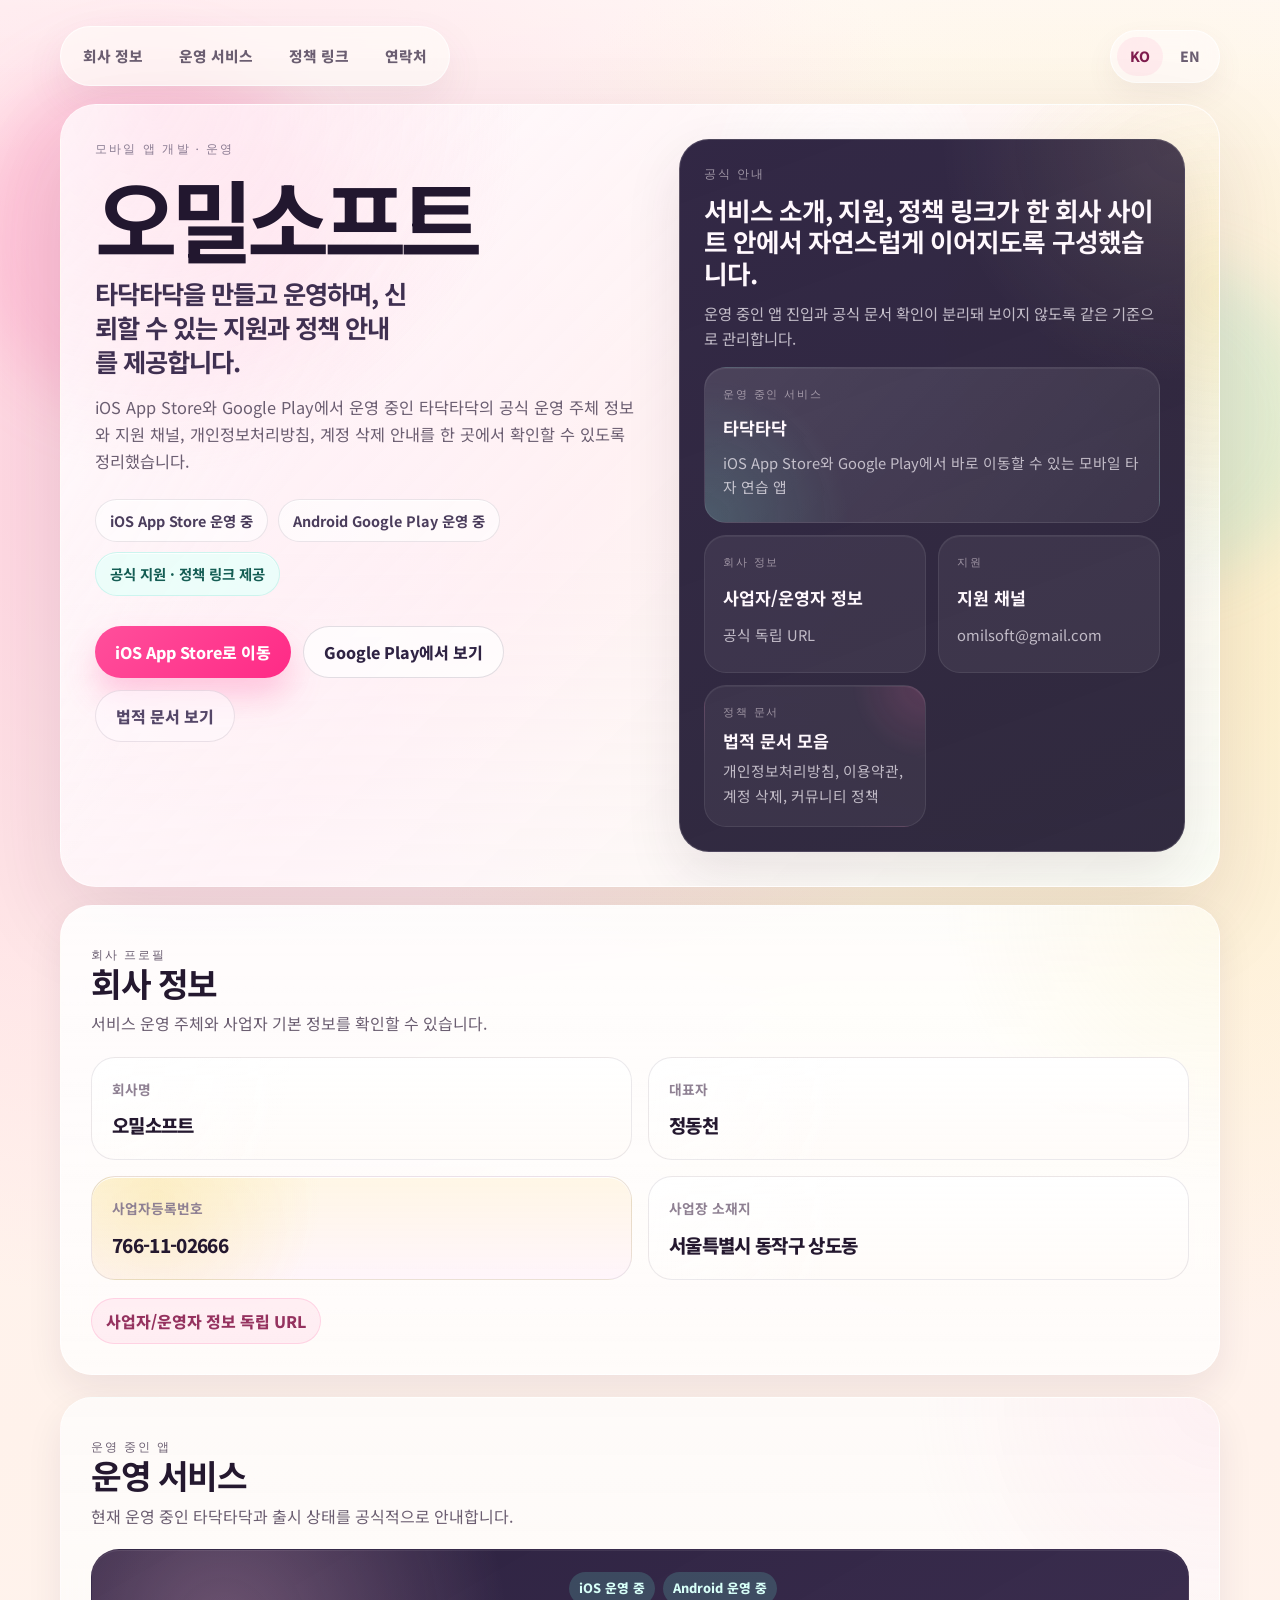
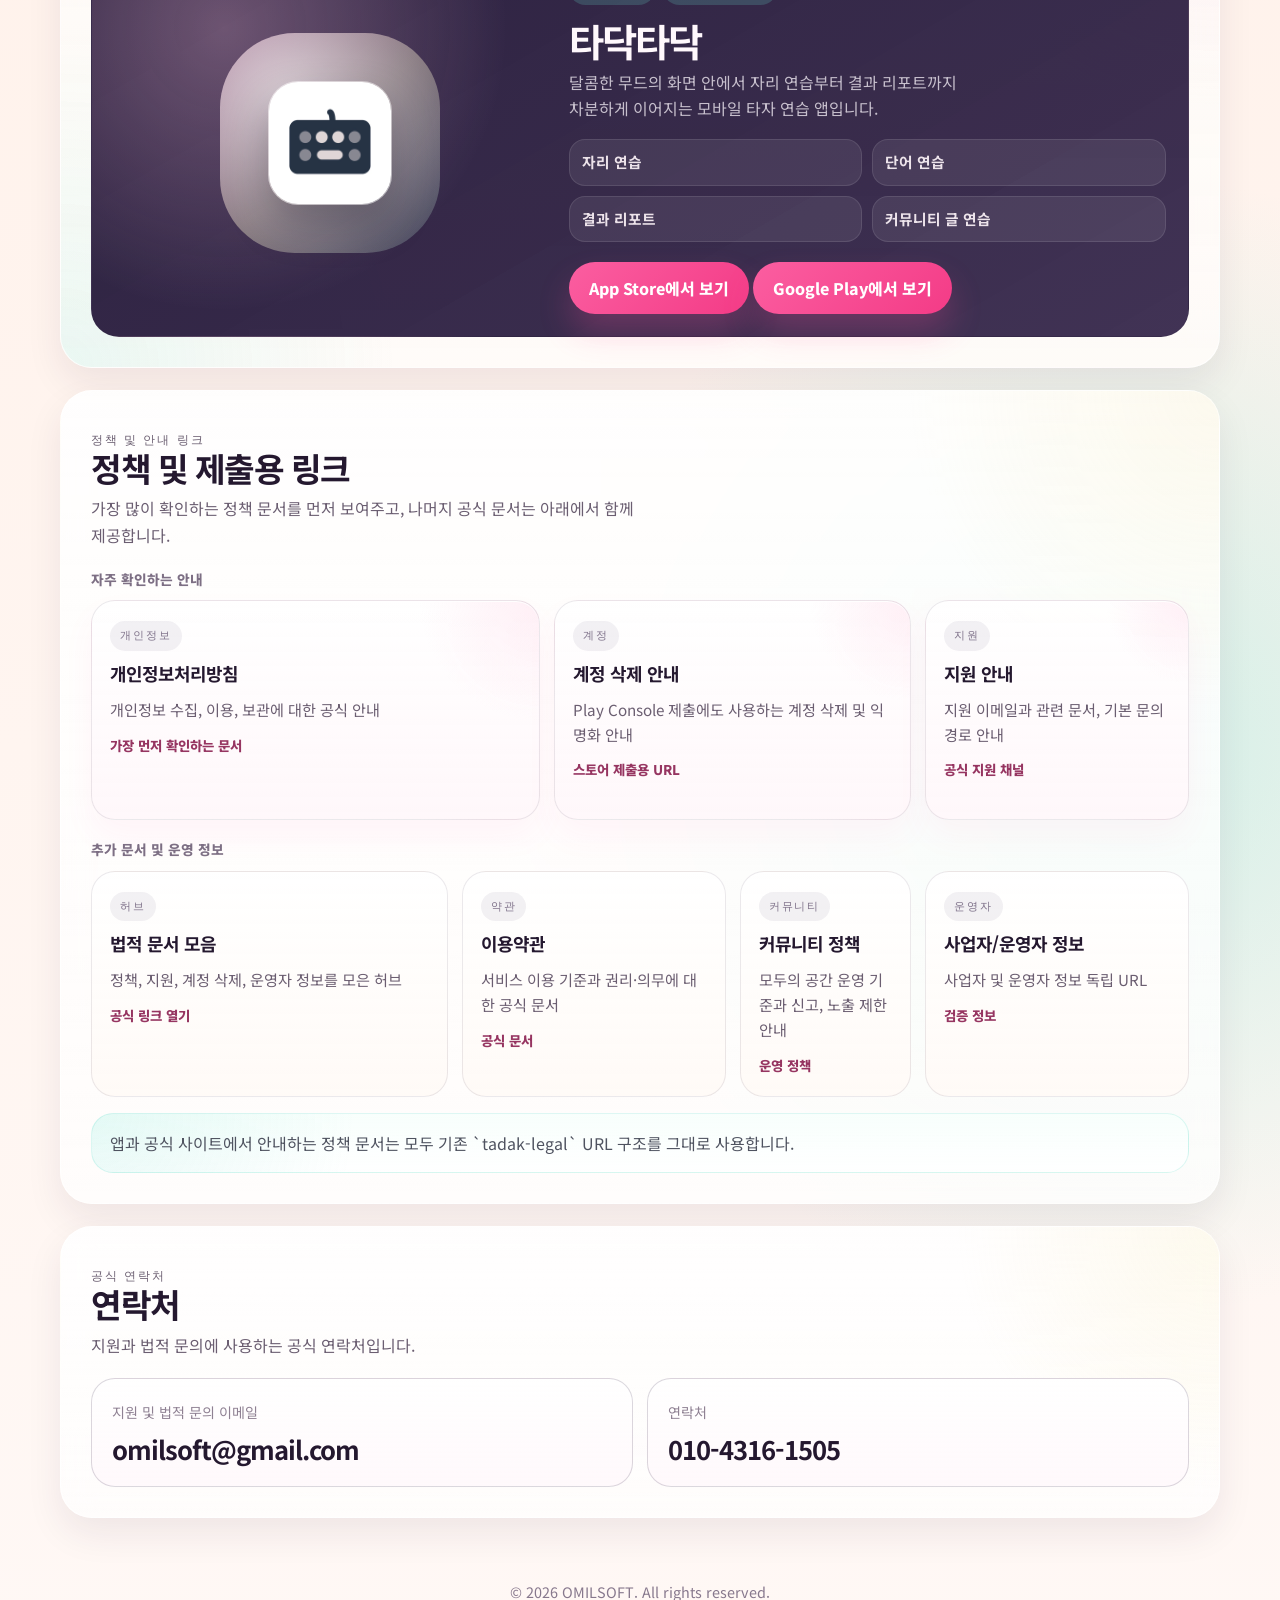
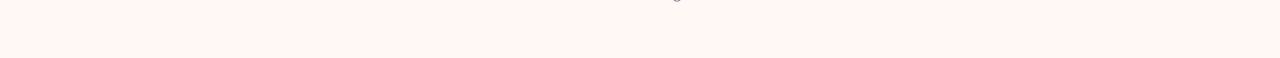
==== commit ccf187ed: "Add interactive landing page and reflect Android launch - Update official site (KO/EN) to show Andro" ====
--- a/index.html
+++ b/index.html
@@ -64,13 +64,13 @@
             <h1>오밀소프트</h1>
             <p class="hero-focus">타닥타닥을 만들고 운영하며, 신뢰할 수 있는 지원과 정책 안내를 제공합니다.</p>
             <p class="hero-subtitle">
-              iOS App Store에서 운영 중인 타닥타닥의 공식 운영 주체 정보와 지원 채널,
+              iOS App Store와 Google Play에서 운영 중인 타닥타닥의 공식 운영 주체 정보와 지원 채널,
               개인정보처리방침, 계정 삭제 안내를 한 곳에서 확인할 수 있도록 정리했습니다.
             </p>
 
             <div class="hero-statuses" aria-label="서비스 상태">
               <span class="status-pill">iOS App Store 운영 중</span>
-              <span class="status-pill">Android Google Play 첫 출시 준비 중</span>
+              <span class="status-pill">Android Google Play 운영 중</span>
               <span class="status-pill status-pill--mint">공식 지원 · 정책 링크 제공</span>
             </div>
 
@@ -85,6 +85,14 @@
               </a>
               <a
                 class="btn btn--secondary"
+                href="https://play.google.com/store/apps/details?id=com.dongcheon.tadak"
+                target="_blank"
+                rel="noreferrer"
+              >
+                Google Play에서 보기
+              </a>
+              <a
+                class="btn btn--tertiary"
                 href="https://eastlooo.github.io/tadak-legal/"
                 target="_blank"
                 rel="noreferrer"
@@ -112,7 +120,7 @@
               >
                 <span class="dashboard-tile__kicker">운영 중인 서비스</span>
                 <strong>타닥타닥</strong>
-                <span>iOS App Store에서 바로 이동할 수 있는 모바일 타자 연습 앱</span>
+                <span>iOS App Store와 Google Play에서 바로 이동할 수 있는 모바일 타자 연습 앱</span>
               </a>
               <a class="dashboard-tile" href="./operator-info.html">
                 <span class="dashboard-tile__kicker">회사 정보</span>
@@ -189,7 +197,7 @@
           <div class="service-stage__copy">
             <div class="service-badges">
               <span class="service-badge service-badge--live">iOS 운영 중</span>
-              <span class="service-badge">Android 준비 중</span>
+              <span class="service-badge service-badge--live">Android 운영 중</span>
             </div>
             <h3>타닥타닥</h3>
             <p class="service-lead">
@@ -210,6 +218,14 @@
               >
                 App Store에서 보기
               </a>
+              <a
+                class="btn btn--store"
+                href="https://play.google.com/store/apps/details?id=com.dongcheon.tadak"
+                target="_blank"
+                rel="noreferrer"
+              >
+                Google Play에서 보기
+              </a>
             </div>
           </div>
         </article>
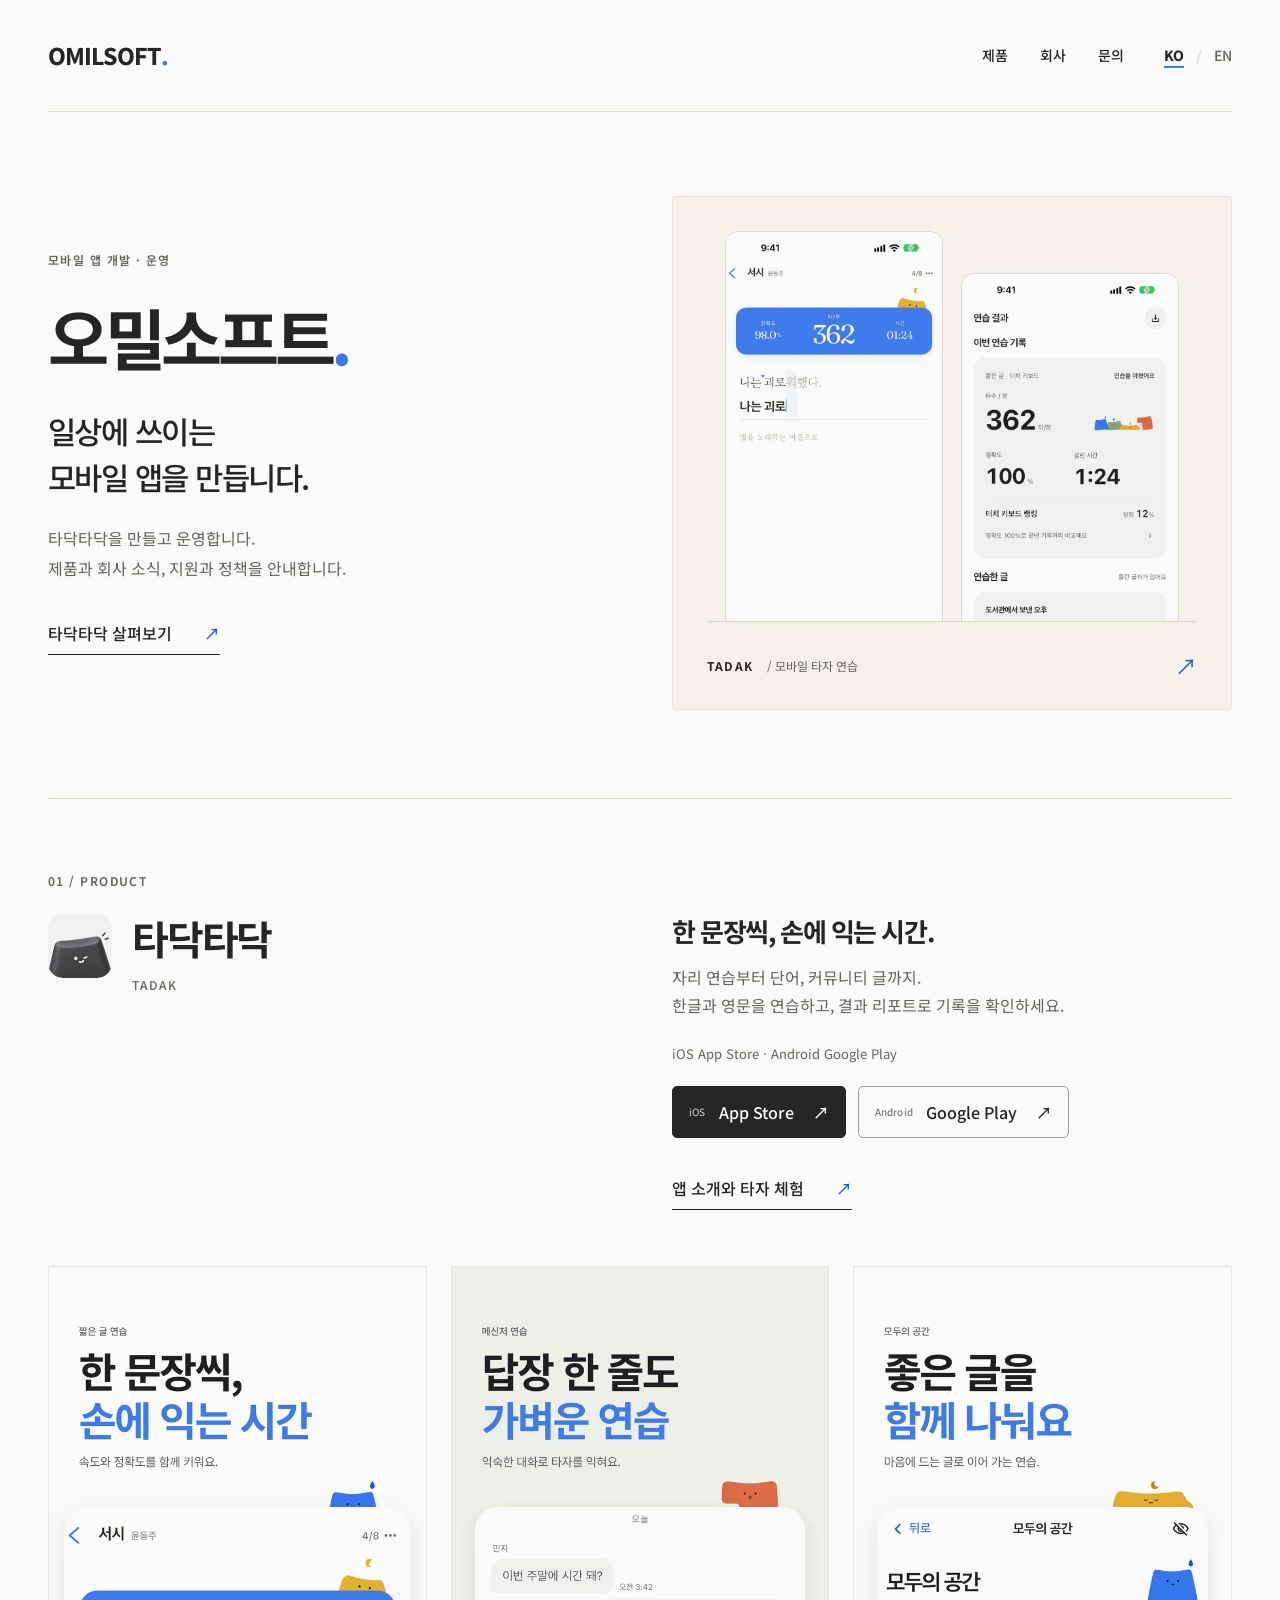
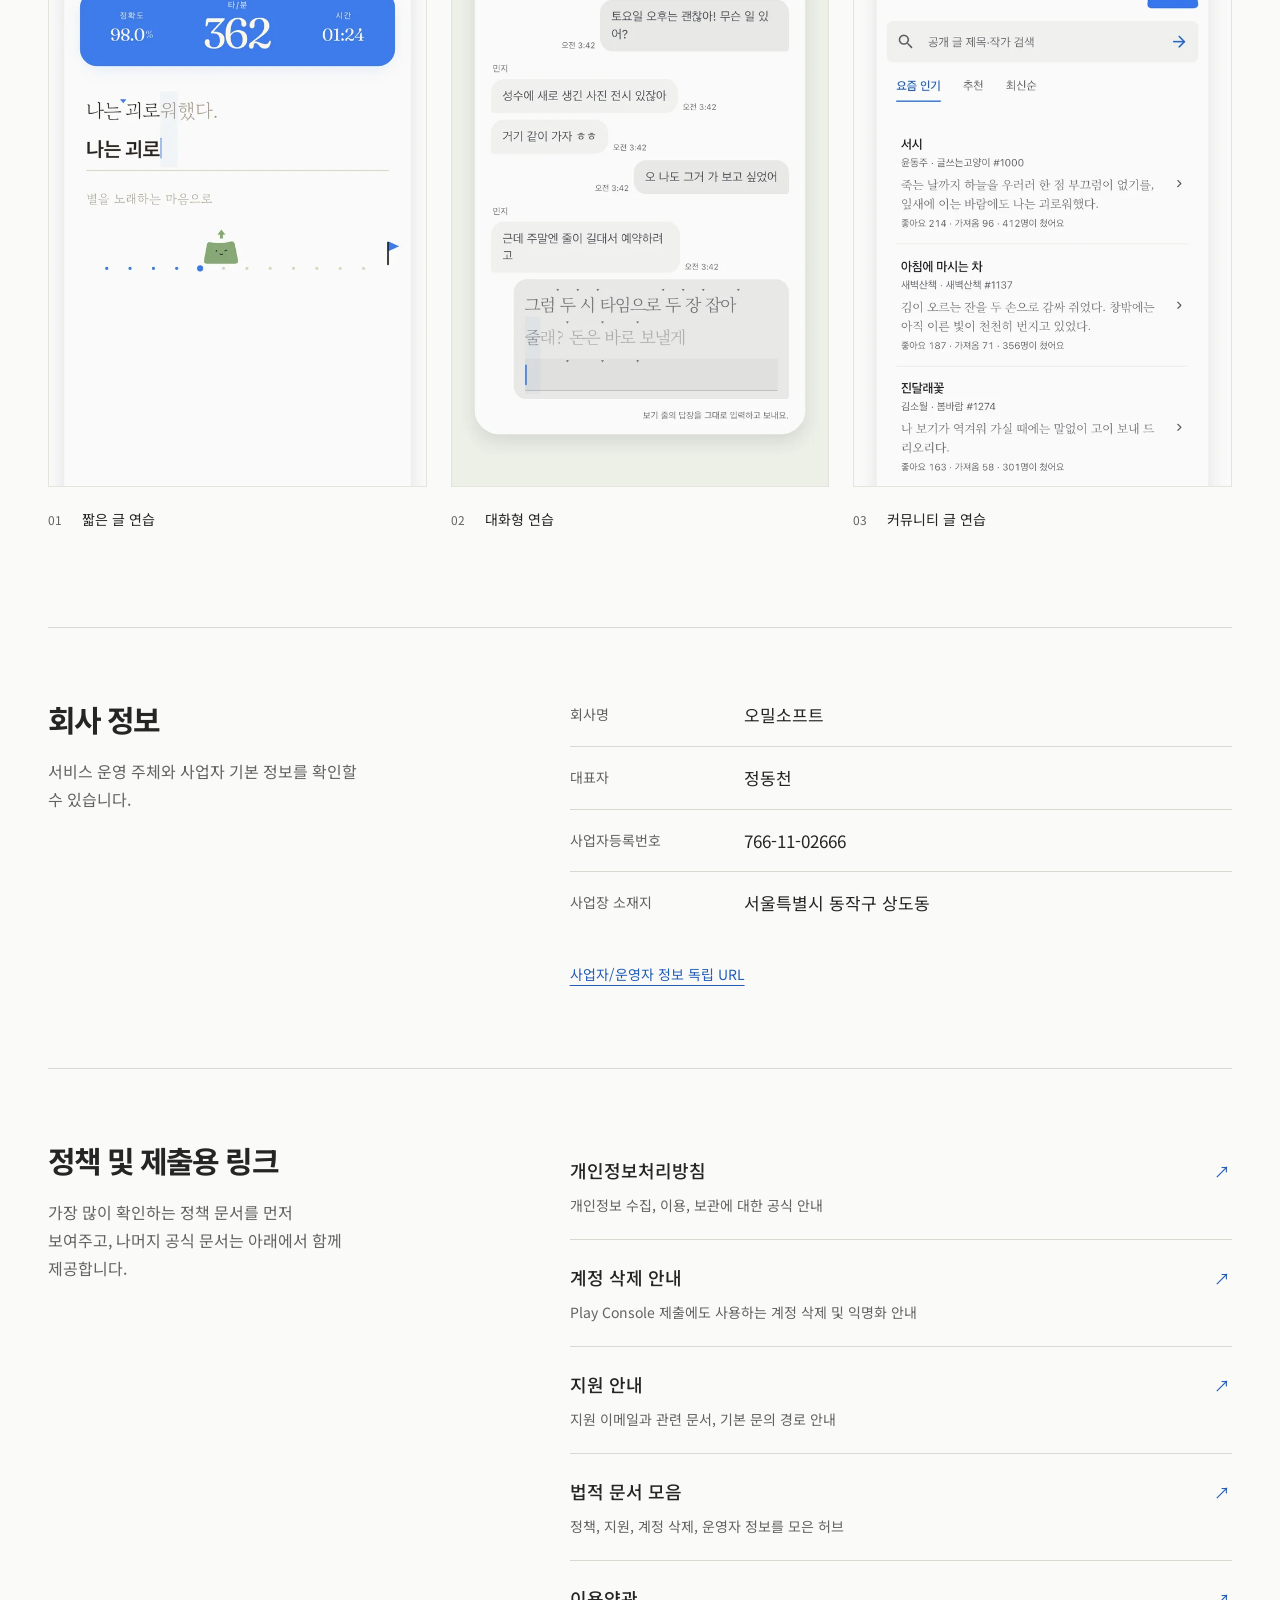
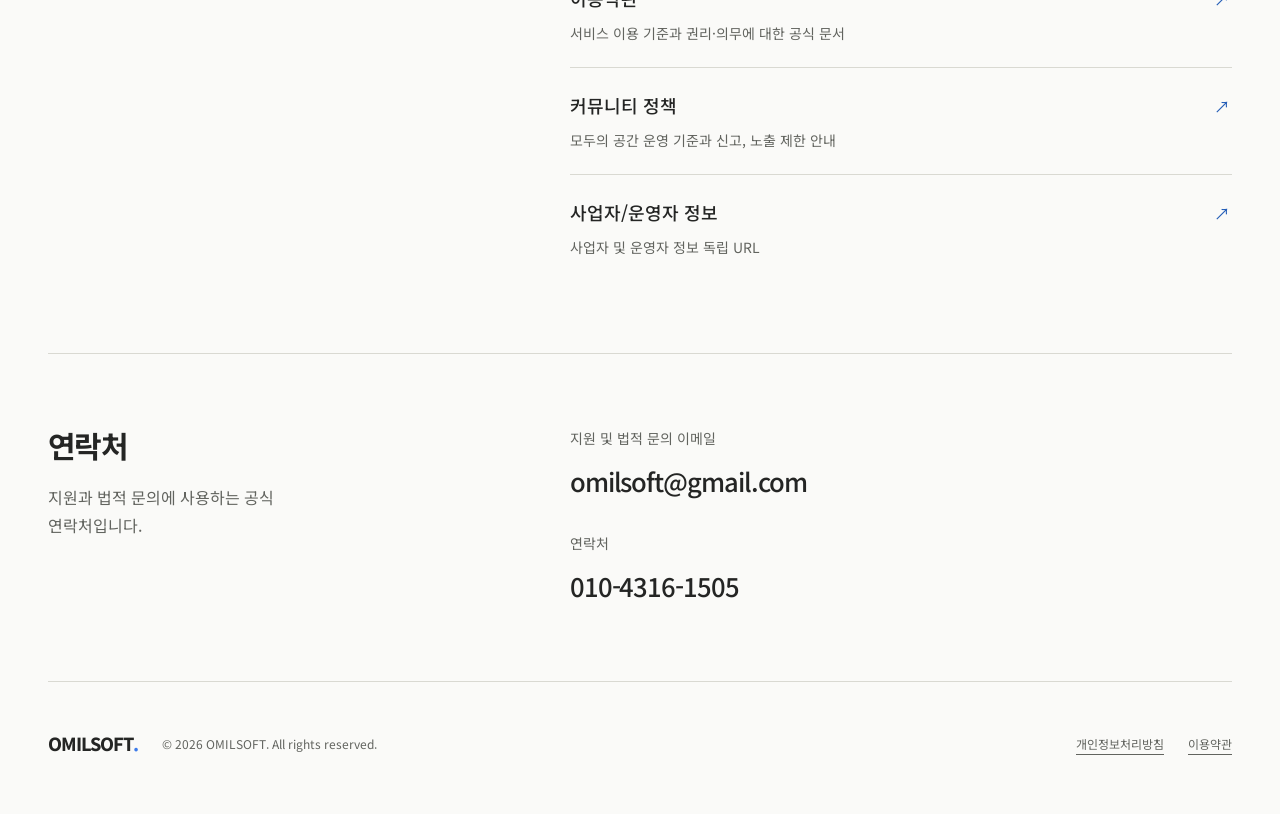
==== commit d8d2d545: "design: 공식 사이트를 타닥 3.0 Paper 디자인으로 리뉴얼 Co-Authored-By: Claude Opus 5.5 <noreply@anthropic.com>" ====
--- a/index.html
+++ b/index.html
@@ -12,14 +12,17 @@
     <meta property="og:description" content="타닥타닥 운영 주체와 공식 지원·정책 링크를 안내하는 오밀소프트 공식 사이트" />
     <meta property="og:type" content="website" />
     <meta property="og:image" content="https://eastlooo.github.io/omilsoft-official-site/assets/omilsoft-og.png" />
+    <meta property="og:image:width" content="1200" />
+    <meta property="og:image:height" content="630" />
     <meta property="og:image:alt" content="오밀소프트와 타닥타닥 공식 사이트 안내 이미지" />
     <meta name="twitter:card" content="summary_large_image" />
     <meta name="twitter:title" content="오밀소프트 | 공식 홈페이지" />
     <meta name="twitter:description" content="타닥타닥 운영 주체와 공식 지원·정책 링크를 안내하는 오밀소프트 공식 사이트" />
     <meta name="twitter:image" content="https://eastlooo.github.io/omilsoft-official-site/assets/omilsoft-og.png" />
     <meta name="google-site-verification" content="E7XOMuVMC_yO1XLhVgQ4-GxxKSEPZvkSftyRpqZfdfg" />
-    <meta name="theme-color" content="#1d1630" />
-    <link rel="icon" href="./assets/tadaktadak-icon.jpg" />
+    <meta name="google-site-verification" content="x4XgaJDNk4ILLEMJf_sdDJSbXwuWlz_R_aP6O6T5la4" />
+    <meta name="theme-color" content="#FAFAF8" />
+    <link rel="icon" href="./assets/tadak-icon.png" />
     <script async src="https://www.googletagmanager.com/gtag/js?id=G-R1BCDWKTDV"></script>
     <script>
       window.dataLayer = window.dataLayer || [];
@@ -32,292 +35,363 @@
     <link rel="preconnect" href="https://fonts.googleapis.com" />
     <link rel="preconnect" href="https://fonts.gstatic.com" crossorigin />
     <link
-      href="https://fonts.googleapis.com/css2?family=Noto+Sans+KR:wght@400;500;700;800;900&family=Space+Grotesk:wght@500;700&display=swap"
+      href="https://fonts.googleapis.com/css2?family=Noto+Sans+KR:wght@400;500;600;700;800;900&display=swap"
       rel="stylesheet"
     />
-    <link rel="stylesheet" href="styles.css?v=20260308-en-1" />
+    <link rel="stylesheet" href="styles.css?v=paper-3" />
+    <link rel="canonical" href="https://eastlooo.github.io/omilsoft-official-site/" />
   </head>
-  <body class="page-home">
-    <div class="backdrop backdrop--pink" aria-hidden="true"></div>
-    <div class="backdrop backdrop--mint" aria-hidden="true"></div>
-    <div class="backdrop backdrop--lemon" aria-hidden="true"></div>
-    <div class="backdrop-grid" aria-hidden="true"></div>
+  <body>
+ <a class="skip-link" href="#main">
+  본문으로 건너뛰기
+ </a>
+ <header class="site-header container">
+  <a aria-label="OMILSOFT 홈" class="wordmark" href="./index.html">
+   OMILSOFT<span class="brand-period">.</span>
+  </a>
+  <nav aria-label="주 메뉴" class="main-nav">
+   <a href="#service">
+    제품
+   </a>
+   <a href="#company">
+    회사
+   </a>
+   <a href="#contact">
+    문의
+   </a>
+  </nav>
+  <nav aria-label="언어 선택" class="locale-switch">
+   <a aria-current="page" href="./index.html" lang="ko">
+    KO
+   </a>
+   <span aria-hidden="true">
+    /
+   </span>
+   <a href="./en/index.html" lang="en">
+    EN
+   </a>
+  </nav>
+ </header>
+ <main id="main">
+  <section class="company-hero container">
+   <div class="hero-intro">
+    <p class="eyebrow">
+     모바일 앱 개발 · 운영
+    </p>
+    <h1>
+     오밀소프트<span class="brand-period">.</span>
+    </h1>
+    <p class="company-statement">
+     일상에 쓰이는
+     <br/>
+     모바일 앱을 만듭니다.
+    </p>
+    <p class="hero-note">
+     타닥타닥을 만들고 운영합니다.
+     <br/>
+     제품과 회사 소식, 지원과 정책을 안내합니다.
+    </p>
+    <a class="text-link" href="#service">
+     타닥타닥 살펴보기
+     <span aria-hidden="true">
+      ↗
+     </span>
+    </a>
+   </div>
+   <a aria-label="타닥타닥 제품 소개 보기" class="hero-product" href="./tadak/">
+    <div class="hero-screens">
+     <picture class="screen-practice">
+      <source srcset="assets/tadak-practice.webp" type="image/webp"/>
+      <img alt="타닥타닥 짧은 글 타자 연습 화면" decoding="async" fetchpriority="high" height="1434" src="assets/tadak-practice.png" width="660"/>
+     </picture>
+     <picture class="screen-result">
+      <source srcset="assets/tadak-result.webp" type="image/webp"/>
+      <img alt="타닥타닥 타수와 정확도 결과 화면" decoding="async" fetchpriority="high" height="1434" src="assets/tadak-result.png" width="660"/>
+     </picture>
+    </div>
+    <div class="hero-caption">
+     <span>
+      <strong>
+       TADAK
+      </strong>
+      / 모바일 타자 연습
+     </span>
+     <span aria-hidden="true">
+      ↗
+     </span>
+    </div>
+   </a>
+  </section>
+  <section class="product-section container" id="service">
+   <div class="section-heading">
+    <p class="eyebrow">
+     01 / PRODUCT
+    </p>
+    <div class="product-heading">
+     <div class="product-title">
+      <img alt="타닥타닥 앱 아이콘" height="64" src="assets/tadak-icon.webp" width="64"/>
+      <h2>
+       타닥타닥
+       <span>
+        TADAK
+       </span>
+      </h2>
+     </div>
+     <div class="product-description">
+      <h3>
+       한 문장씩, 손에 익는 시간.
+      </h3>
+      <p>
+       자리 연습부터 단어, 커뮤니티 글까지.
+       <br/>
+       한글과 영문을 연습하고, 결과 리포트로 기록을 확인하세요.
+      </p>
+      <p class="availability">
+       iOS App Store · Android Google Play
+      </p>
+      <div class="store-buttons">
+       <a class="store-btn" data-store="ios" href="https://apps.apple.com/kr/app/id6443688240" rel="noreferrer" target="_blank">
+        <span class="store-platform">
+         iOS
+        </span>
+        <span>
+         App Store
+        </span>
+        <span aria-hidden="true">
+         ↗
+        </span>
+       </a>
+       <a class="store-btn" data-store="android" href="https://play.google.com/store/apps/details?id=com.dongcheon.tadak" rel="noreferrer" target="_blank">
+        <span class="store-platform">
+         Android
+        </span>
+        <span>
+         Google Play
+        </span>
+        <span aria-hidden="true">
+         ↗
+        </span>
+       </a>
+      </div>
+      <a class="text-link" href="./tadak/">
+       앱 소개와 타자 체험
+       <span aria-hidden="true">
+        ↗
+       </span>
+      </a>
+     </div>
+    </div>
+   </div>
+   <div class="story-gallery">
+    <figure>
+     <picture class="">
+      <source srcset="assets/tadak-practice-story.webp" type="image/webp"/>
+      <img alt="App Store 소개 화면: 짧은 글 연습" decoding="async" height="1434" loading="lazy" src="assets/tadak-practice-story.png" width="660"/>
+     </picture>
+     <figcaption>
+      <span>
+       01
+      </span>
+      짧은 글 연습
+     </figcaption>
+    </figure>
+    <figure>
+     <picture class="">
+      <source srcset="assets/tadak-chat-story.webp" type="image/webp"/>
+      <img alt="App Store 소개 화면: 대화형 연습" decoding="async" height="1434" loading="lazy" src="assets/tadak-chat-story.png" width="660"/>
+     </picture>
+     <figcaption>
+      <span>
+       02
+      </span>
+      대화형 연습
+     </figcaption>
+    </figure>
+    <figure>
+     <picture class="">
+      <source srcset="assets/tadak-community-story.webp" type="image/webp"/>
+      <img alt="App Store 소개 화면: 커뮤니티 글 연습" decoding="async" height="1434" loading="lazy" src="assets/tadak-community-story.png" width="660"/>
+     </picture>
+     <figcaption>
+      <span>
+       03
+      </span>
+      커뮤니티 글 연습
+     </figcaption>
+    </figure>
+   </div>
+  </section>
+  <div class="container information-sections">
+   <section class="panel panel--company" id="company">
+    <div class="section-head">
+     <h2>
+      회사 정보
+     </h2>
+     <p>
+      서비스 운영 주체와 사업자 기본 정보를 확인할 수 있습니다.
+     </p>
+    </div>
+    <dl class="data-grid">
+     <div class="data-card">
+      <dt>
+       회사명
+      </dt>
+      <dd>
+       오밀소프트
+      </dd>
+     </div>
+     <div class="data-card">
+      <dt>
+       대표자
+      </dt>
+      <dd>
+       정동천
+      </dd>
+     </div>
+     <div class="data-card data-card--accent">
+      <dt>
+       사업자등록번호
+      </dt>
+      <dd>
+       766-11-02666
+      </dd>
+     </div>
+     <div class="data-card">
+      <dt>
+       사업장 소재지
+      </dt>
+      <dd>
+       서울특별시 동작구 상도동
+      </dd>
+     </div>
+    </dl>
+    <div class="panel-footer">
+     <a class="inline-link" href="./operator-info.html">
+      사업자/운영자 정보 독립 URL
+     </a>
+    </div>
+   </section>
+   <section class="panel panel--policy" id="policy">
+    <div class="section-head">
+     <h2>
+      정책 및 제출용 링크
+     </h2>
+     <p>
+      가장 많이 확인하는 정책 문서를 먼저 보여주고, 나머지 공식 문서는 아래에서 함께 제공합니다.
+     </p>
+    </div>
+    <div class="policy-primary-grid">
+     <a class="policy-card policy-card--primary" href="https://eastlooo.github.io/tadak-legal/privacy.html" rel="noreferrer" target="_blank">
+      <strong>
+       개인정보처리방침
+      </strong>
+      <p>
+       개인정보 수집, 이용, 보관에 대한 공식 안내
+      </p>
+     </a>
+     <a class="policy-card policy-card--primary" href="https://eastlooo.github.io/tadak-legal/account-deletion.html" rel="noreferrer" target="_blank">
+      <strong>
+       계정 삭제 안내
+      </strong>
+      <p>
+       Play Console 제출에도 사용하는 계정 삭제 및 익명화 안내
+      </p>
+     </a>
+     <a class="policy-card policy-card--primary" href="https://eastlooo.github.io/tadak-legal/support.html" rel="noreferrer" target="_blank">
+      <strong>
+       지원 안내
+      </strong>
+      <p>
+       지원 이메일과 관련 문서, 기본 문의 경로 안내
+      </p>
+     </a>
+    </div>
+    <div class="policy-grid">
+     <a class="policy-card policy-card--muted" href="https://eastlooo.github.io/tadak-legal/" rel="noreferrer" target="_blank">
+      <strong>
+       법적 문서 모음
+      </strong>
+      <p>
+       정책, 지원, 계정 삭제, 운영자 정보를 모은 허브
+      </p>
+     </a>
+     <a class="policy-card policy-card--muted" href="https://eastlooo.github.io/tadak-legal/terms.html" rel="noreferrer" target="_blank">
+      <strong>
+       이용약관
+      </strong>
+      <p>
+       서비스 이용 기준과 권리·의무에 대한 공식 문서
+      </p>
+     </a>
+     <a class="policy-card policy-card--muted" href="https://eastlooo.github.io/tadak-legal/community-policy.html" rel="noreferrer" target="_blank">
+      <strong>
+       커뮤니티 정책
+      </strong>
+      <p>
+       모두의 공간 운영 기준과 신고, 노출 제한 안내
+      </p>
+     </a>
+     <a class="policy-card policy-card--muted" href="https://eastlooo.github.io/tadak-legal/operator-info.html" rel="noreferrer" target="_blank">
+      <strong>
+       사업자/운영자 정보
+      </strong>
+      <p>
+       사업자 및 운영자 정보 독립 URL
+      </p>
+     </a>
+    </div>
+   </section>
+   <section class="panel panel--contact" id="contact">
+    <div class="section-head">
+     <h2>
+      연락처
+     </h2>
+     <p>
+      지원과 법적 문의에 사용하는 공식 연락처입니다.
+     </p>
+    </div>
+    <div class="contact-grid">
+     <a class="contact-card" href="mailto:omilsoft@gmail.com">
+      <span>
+       지원 및 법적 문의 이메일
+      </span>
+      <strong>
+       omilsoft@gmail.com
+      </strong>
+     </a>
+     <a class="contact-card" href="tel:+821043161505">
+      <span>
+       연락처
+      </span>
+      <strong>
+       010-4316-1505
+      </strong>
+     </a>
+    </div>
+   </section>
+  </div>
+ </main>
+ <footer class="site-footer container">
+  <a class="wordmark" href="./index.html">
+   OMILSOFT<span class="brand-period">.</span>
+  </a>
+  <p>
+   ©
+   <span id="year">
+    2026
+   </span>
+   OMILSOFT. All rights reserved.
+  </p>
+  <a href="https://eastlooo.github.io/tadak-legal/privacy.html" rel="noreferrer" target="_blank">
+   개인정보처리방침
+  </a>
+  <a href="https://eastlooo.github.io/tadak-legal/terms.html" rel="noreferrer" target="_blank">
+   이용약관
+  </a>
+ </footer>
+ <script>
+  document.getElementById('year').textContent = new Date().getFullYear();
+ </script>
+</body>
 
-    <header class="hero">
-      <div class="container">
-        <div class="hero-top">
-          <nav class="top-nav" aria-label="섹션 바로가기">
-            <a href="#company">회사 정보</a>
-            <a href="#service">운영 서비스</a>
-            <a href="#policy">정책 링크</a>
-            <a href="#contact">연락처</a>
-          </nav>
-          <div class="locale-switch" aria-label="언어 전환">
-            <a class="active" href="./index.html">KO</a>
-            <a href="./en/index.html">EN</a>
-          </div>
-        </div>
-
-        <section class="hero-stage">
-          <div class="hero-copy">
-            <p class="eyebrow">모바일 앱 개발 · 운영</p>
-            <h1>오밀소프트</h1>
-            <p class="hero-focus">타닥타닥을 만들고 운영하며, 신뢰할 수 있는 지원과 정책 안내를 제공합니다.</p>
-            <p class="hero-subtitle">
-              iOS App Store와 Google Play에서 운영 중인 타닥타닥의 공식 운영 주체 정보와 지원 채널,
-              개인정보처리방침, 계정 삭제 안내를 한 곳에서 확인할 수 있도록 정리했습니다.
-            </p>
-
-            <div class="hero-statuses" aria-label="서비스 상태">
-              <span class="status-pill">iOS App Store 운영 중</span>
-              <span class="status-pill">Android Google Play 운영 중</span>
-              <span class="status-pill status-pill--mint">공식 지원 · 정책 링크 제공</span>
-            </div>
-
-            <div class="hero-actions">
-              <a
-                class="btn btn--primary"
-                href="https://apps.apple.com/kr/app/id6443688240"
-                target="_blank"
-                rel="noreferrer"
-              >
-                iOS App Store로 이동
-              </a>
-              <a
-                class="btn btn--secondary"
-                href="https://play.google.com/store/apps/details?id=com.dongcheon.tadak"
-                target="_blank"
-                rel="noreferrer"
-              >
-                Google Play에서 보기
-              </a>
-              <a
-                class="btn btn--tertiary"
-                href="https://eastlooo.github.io/tadak-legal/"
-                target="_blank"
-                rel="noreferrer"
-              >
-                법적 문서 보기
-              </a>
-            </div>
-          </div>
-
-          <aside class="hero-dashboard" aria-label="공식 진입점">
-            <div class="dashboard-intro">
-              <p class="dashboard-label">공식 안내</p>
-              <h2>서비스 소개, 지원, 정책 링크가 한 회사 사이트 안에서 자연스럽게 이어지도록 구성했습니다.</h2>
-              <p>
-                운영 중인 앱 진입과 공식 문서 확인이 분리돼 보이지 않도록 같은 기준으로 관리합니다.
-              </p>
-            </div>
-
-            <div class="dashboard-grid">
-              <a
-                class="dashboard-tile dashboard-tile--feature"
-                href="https://apps.apple.com/kr/app/id6443688240"
-                target="_blank"
-                rel="noreferrer"
-              >
-                <span class="dashboard-tile__kicker">운영 중인 서비스</span>
-                <strong>타닥타닥</strong>
-                <span>iOS App Store와 Google Play에서 바로 이동할 수 있는 모바일 타자 연습 앱</span>
-              </a>
-              <a class="dashboard-tile" href="./operator-info.html">
-                <span class="dashboard-tile__kicker">회사 정보</span>
-                <strong>사업자/운영자 정보</strong>
-                <span>공식 독립 URL</span>
-              </a>
-              <a
-                class="dashboard-tile"
-                href="https://eastlooo.github.io/tadak-legal/support.html"
-                target="_blank"
-                rel="noreferrer"
-              >
-                <span class="dashboard-tile__kicker">지원</span>
-                <strong>지원 채널</strong>
-                <span>omilsoft@gmail.com</span>
-              </a>
-              <a
-                class="dashboard-tile dashboard-tile--soft"
-                href="https://eastlooo.github.io/tadak-legal/"
-                target="_blank"
-                rel="noreferrer"
-              >
-                <span class="dashboard-tile__kicker">정책 문서</span>
-                <strong>법적 문서 모음</strong>
-                <span>개인정보처리방침, 이용약관, 계정 삭제, 커뮤니티 정책</span>
-              </a>
-            </div>
-          </aside>
-        </section>
-      </div>
-    </header>
-
-    <main class="container page-shell">
-      <section class="panel panel--company" id="company">
-        <div class="section-head">
-          <p class="section-kicker">회사 프로필</p>
-          <h2>회사 정보</h2>
-          <p>서비스 운영 주체와 사업자 기본 정보를 확인할 수 있습니다.</p>
-        </div>
-        <dl class="data-grid">
-          <div class="data-card">
-            <dt>회사명</dt>
-            <dd>오밀소프트</dd>
-          </div>
-          <div class="data-card">
-            <dt>대표자</dt>
-            <dd>정동천</dd>
-          </div>
-          <div class="data-card data-card--accent">
-            <dt>사업자등록번호</dt>
-            <dd>766-11-02666</dd>
-          </div>
-          <div class="data-card">
-            <dt>사업장 소재지</dt>
-            <dd>서울특별시 동작구 상도동</dd>
-          </div>
-        </dl>
-        <div class="panel-footer">
-          <a class="inline-link" href="./operator-info.html">사업자/운영자 정보 독립 URL</a>
-        </div>
-      </section>
-
-      <section class="panel panel--service" id="service">
-        <div class="section-head">
-          <p class="section-kicker">운영 중인 앱</p>
-          <h2>운영 서비스</h2>
-          <p>현재 운영 중인 타닥타닥과 출시 상태를 공식적으로 안내합니다.</p>
-        </div>
-        <article class="service-stage">
-          <div class="service-stage__visual">
-            <div class="service-halo" aria-hidden="true"></div>
-            <img class="service-icon" src="assets/tadaktadak-icon.jpg" alt="타닥타닥 앱 아이콘" />
-          </div>
-          <div class="service-stage__copy">
-            <div class="service-badges">
-              <span class="service-badge service-badge--live">iOS 운영 중</span>
-              <span class="service-badge service-badge--live">Android 운영 중</span>
-            </div>
-            <h3>타닥타닥</h3>
-            <p class="service-lead">
-              달콤한 무드의 화면 안에서 자리 연습부터 결과 리포트까지 차분하게 이어지는 모바일 타자 연습 앱입니다.
-            </p>
-            <div class="feature-grid" aria-label="주요 기능">
-              <span class="feature-chip">자리 연습</span>
-              <span class="feature-chip">단어 연습</span>
-              <span class="feature-chip">결과 리포트</span>
-              <span class="feature-chip">커뮤니티 글 연습</span>
-            </div>
-            <div class="service-actions">
-              <a
-                class="btn btn--store"
-                href="https://apps.apple.com/kr/app/id6443688240"
-                target="_blank"
-                rel="noreferrer"
-              >
-                App Store에서 보기
-              </a>
-              <a
-                class="btn btn--store"
-                href="https://play.google.com/store/apps/details?id=com.dongcheon.tadak"
-                target="_blank"
-                rel="noreferrer"
-              >
-                Google Play에서 보기
-              </a>
-            </div>
-          </div>
-        </article>
-      </section>
-
-      <section class="panel panel--policy" id="policy">
-        <div class="section-head">
-          <p class="section-kicker">정책 및 안내 링크</p>
-          <h2>정책 및 제출용 링크</h2>
-          <p>가장 많이 확인하는 정책 문서를 먼저 보여주고, 나머지 공식 문서는 아래에서 함께 제공합니다.</p>
-        </div>
-
-        <div class="policy-group-label">자주 확인하는 안내</div>
-        <div class="policy-primary-grid">
-          <a class="policy-card policy-card--primary" href="https://eastlooo.github.io/tadak-legal/privacy.html" target="_blank" rel="noreferrer">
-            <span class="policy-card__tag">개인정보</span>
-            <strong>개인정보처리방침</strong>
-            <p>개인정보 수집, 이용, 보관에 대한 공식 안내</p>
-            <span class="policy-card__meta">가장 먼저 확인하는 문서</span>
-          </a>
-          <a class="policy-card policy-card--primary" href="https://eastlooo.github.io/tadak-legal/account-deletion.html" target="_blank" rel="noreferrer">
-            <span class="policy-card__tag">계정</span>
-            <strong>계정 삭제 안내</strong>
-            <p>Play Console 제출에도 사용하는 계정 삭제 및 익명화 안내</p>
-            <span class="policy-card__meta">스토어 제출용 URL</span>
-          </a>
-          <a class="policy-card policy-card--primary" href="https://eastlooo.github.io/tadak-legal/support.html" target="_blank" rel="noreferrer">
-            <span class="policy-card__tag">지원</span>
-            <strong>지원 안내</strong>
-            <p>지원 이메일과 관련 문서, 기본 문의 경로 안내</p>
-            <span class="policy-card__meta">공식 지원 채널</span>
-          </a>
-        </div>
-
-        <div class="policy-group-label policy-group-label--secondary">추가 문서 및 운영 정보</div>
-        <div class="policy-grid">
-          <a class="policy-card policy-card--muted" href="https://eastlooo.github.io/tadak-legal/" target="_blank" rel="noreferrer">
-            <span class="policy-card__tag">허브</span>
-            <strong>법적 문서 모음</strong>
-            <p>정책, 지원, 계정 삭제, 운영자 정보를 모은 허브</p>
-            <span class="policy-card__meta">공식 링크 열기</span>
-          </a>
-          <a class="policy-card policy-card--muted" href="https://eastlooo.github.io/tadak-legal/terms.html" target="_blank" rel="noreferrer">
-            <span class="policy-card__tag">약관</span>
-            <strong>이용약관</strong>
-            <p>서비스 이용 기준과 권리·의무에 대한 공식 문서</p>
-            <span class="policy-card__meta">공식 문서</span>
-          </a>
-          <a class="policy-card policy-card--muted" href="https://eastlooo.github.io/tadak-legal/community-policy.html" target="_blank" rel="noreferrer">
-            <span class="policy-card__tag">커뮤니티</span>
-            <strong>커뮤니티 정책</strong>
-            <p>모두의 공간 운영 기준과 신고, 노출 제한 안내</p>
-            <span class="policy-card__meta">운영 정책</span>
-          </a>
-          <a class="policy-card policy-card--muted" href="https://eastlooo.github.io/tadak-legal/operator-info.html" target="_blank" rel="noreferrer">
-            <span class="policy-card__tag">운영자</span>
-            <strong>사업자/운영자 정보</strong>
-            <p>사업자 및 운영자 정보 독립 URL</p>
-            <span class="policy-card__meta">검증 정보</span>
-          </a>
-        </div>
-
-        <div class="trust-note">
-          앱과 공식 사이트에서 안내하는 정책 문서는 모두 기존 `tadak-legal` URL 구조를 그대로 사용합니다.
-        </div>
-      </section>
-
-      <section class="panel panel--contact" id="contact">
-        <div class="section-head">
-          <p class="section-kicker">공식 연락처</p>
-          <h2>연락처</h2>
-          <p>지원과 법적 문의에 사용하는 공식 연락처입니다.</p>
-        </div>
-        <div class="contact-grid">
-          <a class="contact-card" href="mailto:omilsoft@gmail.com">
-            <span>지원 및 법적 문의 이메일</span>
-            <strong>omilsoft@gmail.com</strong>
-          </a>
-          <a class="contact-card" href="tel:+821043161505">
-            <span>연락처</span>
-            <strong>010-4316-1505</strong>
-          </a>
-        </div>
-      </section>
-    </main>
-
-    <footer class="footer container">
-      <p>© <span id="year"></span> OMILSOFT. All rights reserved.</p>
-    </footer>
-
-    <script>
-      document.getElementById('year').textContent = new Date().getFullYear();
-    </script>
-  </body>
 </html>
--- a/styles.css
+++ b/styles.css
@@ -1,1105 +1,822 @@
 :root {
-  --bg: #fff8f4;
-  --bg-alt: #fff4ee;
-  --surface: rgba(255, 255, 255, 0.72);
-  --surface-strong: rgba(255, 255, 255, 0.86);
-  --surface-dark: rgba(37, 27, 56, 0.9);
-  --surface-dark-soft: rgba(54, 40, 78, 0.82);
-  --text: #24182f;
-  --text-soft: #6b5e71;
-  --text-faint: #8f8193;
-  --line: rgba(58, 39, 72, 0.1);
-  --line-strong: rgba(58, 39, 72, 0.18);
-  --pink: #ff4f9b;
-  --pink-deep: #ff2a86;
-  --mint: #66d9c8;
-  --lemon: #f6dc7f;
-  --violet: #2a1f41;
-  --shadow-xl: 0 34px 90px rgba(57, 31, 60, 0.12);
-  --shadow-lg: 0 22px 56px rgba(57, 31, 60, 0.1);
-  --shadow-md: 0 16px 36px rgba(57, 31, 60, 0.08);
-}
-
+  --paper:#fafaf8;
+  --paper-deep:#f5f1e8;
+  --ink:#242524;
+  --muted:#62645f;
+  --line:#d9d9d2;
+  --cobalt:#3d7bea;
+  --link:#235db7;
+  --white:#fff;
+  --error:#a54330;
+  font-family:'Noto Sans KR',sans-serif;
+  color:var(--ink);
+  background:var(--paper);
+  font-synthesis:none;
+  color-scheme:light;
+}
 * {
-  box-sizing: border-box;
-}
-
+  box-sizing:border-box;
+}
 html {
-  scroll-behavior: smooth;
-}
-
+  scroll-behavior:smooth;
+  scroll-padding-top:28px;
+}
 body {
-  margin: 0;
-  min-height: 100vh;
-  font-family: 'Noto Sans KR', sans-serif;
-  color: var(--text);
-  line-height: 1.64;
-  overflow-x: hidden;
-  background:
-    linear-gradient(180deg, rgba(255, 255, 255, 0.28), rgba(255, 255, 255, 0)) 0 0 / 100% 180px no-repeat,
-    radial-gradient(circle at 12% 14%, rgba(255, 171, 205, 0.48), transparent 28%),
-    radial-gradient(circle at 86% 18%, rgba(253, 236, 165, 0.56), transparent 26%),
-    radial-gradient(circle at 88% 72%, rgba(119, 227, 212, 0.32), transparent 22%),
-    linear-gradient(180deg, #fff7f3 0%, #fff2eb 44%, #fff8f5 100%);
-}
-
+  margin:0;
+  font-size:16px;
+  line-height:1.75;
+  word-break:keep-all;
+  overflow-wrap:break-word;
+}
+h1,h2,h3,p,figure,dl,dd {
+  margin:0;
+}
+h1,h2,h3 {
+  font-weight:700;
+  line-height:1.3;
+  letter-spacing:-.055em;
+}
 a {
-  color: inherit;
-}
-
-.backdrop {
-  position: fixed;
-  border-radius: 999px;
-  filter: blur(30px);
-  pointer-events: none;
-  z-index: -3;
-}
-
-.backdrop--pink {
-  top: 56px;
-  left: -30px;
-  width: 360px;
-  height: 360px;
-  background: rgba(255, 105, 170, 0.22);
-}
-
-.backdrop--mint {
-  right: -40px;
-  top: 260px;
-  width: 320px;
-  height: 320px;
-  background: rgba(102, 217, 200, 0.18);
-}
-
-.backdrop--lemon {
-  right: 14vw;
-  bottom: 70px;
-  width: 280px;
-  height: 280px;
-  background: rgba(246, 220, 127, 0.18);
-}
-
-.backdrop-grid {
-  position: fixed;
-  inset: 0;
-  pointer-events: none;
-  z-index: -4;
-  opacity: 0.35;
-  background:
-    linear-gradient(rgba(255, 255, 255, 0.12) 1px, transparent 1px),
-    linear-gradient(90deg, rgba(255, 255, 255, 0.12) 1px, transparent 1px);
-  background-size: 44px 44px;
-  mask-image: radial-gradient(circle at center, black 30%, transparent 100%);
-}
-
+  color:inherit;
+  text-underline-offset:5px;
+}
+a:hover {
+  color:var(--link);
+}
+a:focus-visible,button:focus-visible,input:focus-visible,summary:focus-visible {
+  outline:3px solid var(--cobalt);
+  outline-offset:5px;
+}
+button,input {
+  font:inherit;
+}
+button,a {
+  -webkit-tap-highlight-color:transparent;
+}
+button {
+  cursor:pointer;
+}
+img {
+  display:block;
+  max-width:100%;
+  height:auto;
+}
+picture {
+  display:block;
+  min-width:0;
+}
+section[id] {
+  scroll-margin-top:32px;
+}
 .container {
-  width: min(1160px, calc(100% - 32px));
-  margin: 0 auto;
-}
-
-.hero {
-  padding: 26px 0 18px;
-}
-
-.hero--compact {
-  padding-bottom: 8px;
-}
-
-.hero-top {
-  display: flex;
-  align-items: center;
-  justify-content: space-between;
-  gap: 14px;
-}
-
-.hero-top--compact {
-  justify-content: flex-end;
-  margin-bottom: 18px;
-}
-
-.top-nav {
-  display: inline-flex;
-  flex-wrap: wrap;
-  gap: 8px;
-  padding: 8px;
-  border-radius: 999px;
-  border: 1px solid rgba(255, 255, 255, 0.72);
-  background: rgba(255, 250, 247, 0.76);
-  box-shadow: 0 16px 40px rgba(111, 82, 103, 0.08);
-  backdrop-filter: blur(16px);
-}
-
-.top-nav a {
-  padding: 9px 14px;
-  border-radius: 999px;
-  text-decoration: none;
-  color: var(--text-soft);
-  font-size: 0.92rem;
-  font-weight: 800;
-  transition: background-color 180ms ease, color 180ms ease, transform 180ms ease;
-}
-
-.top-nav a:hover,
-.top-nav a:focus-visible {
-  background: rgba(40, 29, 55, 0.06);
-  color: var(--text);
-  transform: translateY(-1px);
-}
-
+  width:min(1184px,calc(100% - 96px));
+  margin-inline:auto;
+}
+.sr-only {
+  position:absolute;
+  width:1px;
+  height:1px;
+  overflow:hidden;
+  clip-path:inset(50%);
+  white-space:nowrap;
+}
+.skip-link {
+  position:absolute;
+  top:-100px;
+  left:24px;
+  background:var(--ink);
+  color:white;
+  padding:12px 20px;
+  z-index:10;
+}
+.skip-link:focus {
+  top:12px;
+}
+.site-header {
+  height:112px;
+  display:flex;
+  align-items:center;
+  border-bottom:1px solid var(--line);
+  gap:40px;
+}
+.wordmark {
+  font-size:23px;
+  font-weight:800;
+  letter-spacing:-1px;
+  text-decoration:none;
+  line-height:1.3;
+}
+.brand-period {
+  color:var(--cobalt);
+}
+.main-nav {
+  margin-left:auto;
+  display:flex;
+  gap:32px;
+}
+.main-nav a,.locale-switch a {
+  font-size:14px;
+  text-decoration:none;
+  min-height:44px;
+  display:inline-flex;
+  align-items:center;
+  font-weight:500;
+}
 .locale-switch {
-  display: inline-flex;
-  align-items: center;
-  gap: 4px;
-  padding: 6px;
-  border-radius: 999px;
-  border: 1px solid rgba(255, 255, 255, 0.72);
-  background: rgba(255, 250, 247, 0.76);
-  box-shadow: 0 12px 28px rgba(111, 82, 103, 0.07);
-  backdrop-filter: blur(16px);
-}
-
-.locale-switch a {
-  min-width: 46px;
-  padding: 8px 12px;
-  border-radius: 999px;
-  text-decoration: none;
-  text-align: center;
-  color: var(--text-soft);
-  font-size: 0.88rem;
-  font-weight: 800;
-  transition: background-color 180ms ease, color 180ms ease, transform 180ms ease;
-}
-
-.locale-switch a:hover,
-.locale-switch a:focus-visible {
-  color: var(--text);
-  transform: translateY(-1px);
-}
-
-.locale-switch a.active {
-  color: #7f1d4e;
-  background: rgba(255, 79, 155, 0.08);
-}
-
-.hero-stage {
-  position: relative;
-  display: grid;
-  grid-template-columns: minmax(0, 1.05fr) minmax(340px, 0.95fr);
-  gap: 24px;
-  margin-top: 18px;
-  padding: 34px;
-  border-radius: 36px;
-  border: 1px solid rgba(255, 255, 255, 0.74);
-  background:
-    radial-gradient(circle at 8% 0%, rgba(255, 164, 199, 0.32), transparent 28%),
-    radial-gradient(circle at 100% 24%, rgba(246, 220, 127, 0.34), transparent 22%),
-    linear-gradient(135deg, rgba(255, 255, 255, 0.84), rgba(255, 246, 251, 0.72) 48%, rgba(248, 255, 252, 0.76));
-  box-shadow: var(--shadow-xl);
-  overflow: hidden;
-}
-
-.hero-stage::before {
-  content: '';
-  position: absolute;
-  inset: 0;
-  background:
-    linear-gradient(120deg, rgba(255, 255, 255, 0.54), transparent 28%),
-    linear-gradient(180deg, transparent 56%, rgba(255, 255, 255, 0.24));
-  pointer-events: none;
-}
-
-.hero-stage::after {
-  content: '';
-  position: absolute;
-  right: 21%;
-  top: -64px;
-  width: 260px;
-  height: 260px;
-  border-radius: 50%;
-  background: radial-gradient(circle, rgba(255, 255, 255, 0.58), rgba(255, 255, 255, 0));
-  pointer-events: none;
-}
-
-.hero-stage--compact {
-  grid-template-columns: minmax(0, 1.05fr) minmax(280px, 0.8fr);
-}
-
-.hero-copy,
-.hero-dashboard {
-  position: relative;
-  z-index: 1;
-  min-width: 0;
-}
-
-.eyebrow,
-.section-kicker,
-.dashboard-label,
-.dashboard-tile__kicker,
-.policy-card__tag {
-  font-family: 'Space Grotesk', sans-serif;
-  letter-spacing: 0.18em;
-  text-transform: uppercase;
-}
-
+  display:flex;
+  align-items:center;
+  gap:12px;
+  color:var(--muted);
+}
+.locale-switch a[aria-current] {
+  color:var(--ink);
+  font-weight:800;
+  text-decoration:underline;
+  text-decoration-color:var(--cobalt);
+  text-decoration-thickness:2px;
+}
+.locale-switch span {
+  color:var(--line);
+}
 .eyebrow {
-  margin: 0 0 16px;
-  color: rgba(42, 31, 65, 0.55);
-  font-size: 0.78rem;
-}
-
-.hero h1 {
-  margin: 0;
-  font-size: clamp(3.3rem, 7vw, 6.3rem);
-  line-height: 0.92;
-  letter-spacing: -0.065em;
-  color: #22172f;
-  word-break: keep-all;
-}
-
-.page-operator .hero h1 {
-  font-size: clamp(2.8rem, 5.4vw, 4.8rem);
-  max-width: 10ch;
-}
-
-.page-en .hero h1 {
-  max-width: 9ch;
-  font-size: clamp(2.9rem, 6vw, 5.6rem);
-  line-height: 0.96;
-}
-
-.page-en.page-operator .hero h1 {
-  max-width: 14ch;
-  font-size: clamp(2.35rem, 4.8vw, 4.3rem);
-}
-
-.hero-focus {
-  margin: 18px 0 0;
-  max-width: 21ch;
-  font-size: clamp(1.18rem, 2vw, 1.58rem);
-  line-height: 1.35;
-  letter-spacing: -0.04em;
-  color: #3f3051;
-  font-weight: 700;
-  overflow-wrap: anywhere;
-}
-
-.hero-subtitle {
-  margin: 16px 0 0;
-  max-width: 60ch;
-  color: var(--text-soft);
-  font-size: 1.02rem;
-  overflow-wrap: anywhere;
-}
-
-.hero-statuses {
-  display: flex;
-  flex-wrap: wrap;
-  gap: 10px;
-  margin-top: 24px;
-}
-
-.status-pill {
-  display: inline-flex;
-  align-items: center;
-  min-height: 40px;
-  padding: 9px 14px;
-  border-radius: 999px;
-  border: 1px solid rgba(49, 37, 66, 0.1);
-  background: rgba(255, 255, 255, 0.6);
-  color: #4b3d5c;
-  font-size: 0.9rem;
-  font-weight: 700;
-  box-shadow: inset 0 1px 0 rgba(255, 255, 255, 0.78);
-}
-
-.status-pill--mint {
-  background: rgba(232, 255, 251, 0.82);
-  color: #155d54;
-  border-color: rgba(102, 217, 200, 0.24);
-}
-
-.hero-actions {
-  display: flex;
-  flex-wrap: wrap;
-  gap: 12px;
-  margin-top: 30px;
-}
-
-.btn {
-  display: inline-flex;
-  align-items: center;
-  justify-content: center;
-  min-height: 52px;
-  padding: 12px 20px;
-  border-radius: 999px;
-  text-decoration: none;
-  font-weight: 800;
-  transition: transform 180ms ease, box-shadow 180ms ease, background-color 180ms ease, border-color 180ms ease;
-}
-
-.btn:hover,
-.btn:focus-visible,
-.dashboard-tile:hover,
-.dashboard-tile:focus-visible,
-.policy-card:hover,
-.policy-card:focus-visible,
-.contact-card:hover,
-.contact-card:focus-visible,
-.inline-link:hover,
-.inline-link:focus-visible {
-  transform: translateY(-2px);
-}
-
-.btn--primary {
-  color: #fff;
-  background: linear-gradient(135deg, var(--pink), var(--pink-deep));
-  box-shadow: 0 18px 32px rgba(255, 79, 155, 0.28);
-}
-
-.btn--secondary {
-  color: #2f2343;
-  border: 1px solid rgba(49, 37, 66, 0.14);
-  background: rgba(255, 255, 255, 0.72);
-}
-
-.btn--tertiary {
-  color: #554768;
-  border: 1px solid rgba(49, 37, 66, 0.1);
-  background: rgba(255, 247, 252, 0.66);
-}
-
-.btn--store {
-  color: #fff;
-  background: linear-gradient(135deg, rgba(255, 95, 162, 0.98), rgba(255, 60, 138, 0.94));
-  box-shadow: 0 18px 32px rgba(255, 79, 155, 0.24);
-}
-
-.hero-dashboard {
-  display: grid;
-  gap: 16px;
-  padding: 24px;
-  border-radius: 30px;
-  border: 1px solid rgba(255, 255, 255, 0.14);
-  background:
-    radial-gradient(circle at top right, rgba(255, 230, 185, 0.12), transparent 28%),
-    linear-gradient(160deg, rgba(39, 28, 59, 0.95), rgba(31, 24, 47, 0.92));
-  color: #fff8fd;
-  box-shadow: var(--shadow-lg);
-}
-
-.hero-dashboard--compact {
-  align-content: start;
-}
-
-.dashboard-label {
-  margin: 0 0 10px;
-  color: rgba(255, 245, 250, 0.54);
-  font-size: 0.74rem;
-}
-
-.dashboard-intro h2 {
-  margin: 0;
-  font-size: clamp(1.34rem, 2vw, 1.76rem);
-  line-height: 1.24;
-  letter-spacing: -0.035em;
-}
-
-.dashboard-intro p:last-child {
-  margin: 12px 0 0;
-  color: rgba(250, 244, 251, 0.72);
-  font-size: 0.96rem;
-}
-
-.dashboard-grid {
-  display: grid;
-  grid-template-columns: repeat(2, minmax(0, 1fr));
-  gap: 12px;
-}
-
-.dashboard-grid--compact {
-  grid-template-columns: 1fr;
-}
-
-.dashboard-tile {
-  display: grid;
-  gap: 8px;
-  min-height: 138px;
-  padding: 18px;
-  border-radius: 22px;
-  border: 1px solid rgba(255, 255, 255, 0.08);
-  background: rgba(255, 255, 255, 0.06);
-  text-decoration: none;
-  box-shadow: inset 0 1px 0 rgba(255, 255, 255, 0.06);
-  transition: transform 180ms ease, background-color 180ms ease, border-color 180ms ease, box-shadow 180ms ease;
-}
-
-.dashboard-tile--feature {
-  grid-column: 1 / -1;
-  min-height: 156px;
-  background:
-    radial-gradient(circle at 0% 100%, rgba(102, 217, 200, 0.18), transparent 30%),
-    linear-gradient(135deg, rgba(255, 255, 255, 0.12), rgba(255, 255, 255, 0.06));
-}
-
-.dashboard-tile--soft {
-  background:
-    radial-gradient(circle at 100% 0%, rgba(255, 97, 164, 0.16), transparent 28%),
-    rgba(255, 255, 255, 0.05);
-}
-
-.dashboard-tile:hover,
-.dashboard-tile:focus-visible {
-  border-color: rgba(255, 255, 255, 0.18);
-  background-color: rgba(255, 255, 255, 0.1);
-  box-shadow: 0 16px 28px rgba(20, 12, 33, 0.18);
-}
-
-.dashboard-tile__kicker {
-  color: rgba(255, 244, 250, 0.5);
-  font-size: 0.68rem;
-}
-
-.dashboard-tile strong {
-  font-size: 1.08rem;
-  line-height: 1.24;
-}
-
-.dashboard-tile span:last-child {
-  color: rgba(250, 244, 251, 0.7);
-  font-size: 0.92rem;
-}
-
-.page-shell {
-  display: grid;
-  gap: 22px;
-  padding-bottom: 44px;
-}
-
-.page-shell--compact {
-  gap: 20px;
-}
-
+  font-size:12px;
+  letter-spacing:.12em;
+  line-height:1.6;
+  font-weight:600;
+  color:var(--muted);
+  margin-bottom:24px;
+}
+.company-hero {
+  display:grid;
+  grid-template-columns:1fr 1fr;
+  gap:64px;
+  padding-block:84px 88px;
+  align-items:center;
+}
+.company-hero h1 {
+  font-size:clamp(48px,5.2vw,76px);
+  letter-spacing:-.065em;
+  margin-bottom:28px;
+}
+.company-statement {
+  font-size:clamp(25px,2.4vw,34px);
+  line-height:1.5;
+  letter-spacing:-.05em;
+  font-weight:500;
+}
+.hero-note {
+  color:var(--muted);
+  margin-top:24px;
+  line-height:1.85;
+}
+.text-link {
+  display:inline-flex;
+  gap:32px;
+  align-items:center;
+  min-height:44px;
+  text-decoration:none;
+  border-bottom:1px solid var(--ink);
+  font-weight:500;
+  margin-top:28px;
+}
+.text-link span {
+  color:var(--link);
+}
+.text-link:visited {
+  color:#595b55;
+}
+.hero-product {
+  display:block;
+  background:var(--paper-deep);
+  text-decoration:none;
+  padding:34px 34px 0;
+  border:1px solid #e7e3d9;
+  border-radius:3px;
+  overflow:hidden;
+}
+.hero-screens {
+  height:390px;
+  display:flex;
+  gap:18px;
+  justify-content:center;
+  overflow:hidden;
+  align-items:flex-start;
+}
+.hero-screens picture {
+  flex:1;
+  max-width:218px;
+  border:1px solid var(--line);
+  border-radius:13px;
+  overflow:hidden;
+}
+.hero-screens .screen-result {
+  margin-top:42px;
+}
+.hero-caption {
+  display:flex;
+  align-items:center;
+  justify-content:space-between;
+  gap:16px;
+  font-size:12px;
+  padding-block:24px;
+  background:var(--paper-deep);
+  border-top:1px solid #d8d4ca;
+  color:var(--muted);
+}
+.hero-caption strong {
+  font-weight:700;
+  letter-spacing:.1em;
+  color:var(--ink);
+  margin-right:10px;
+}
+.hero-caption>span:last-child {
+  font-size:22px;
+  color:var(--link);
+}
+.product-section {
+  padding-block:72px 96px;
+  border-top:1px solid var(--line);
+}
+.section-heading h2 {
+  font-size:clamp(28px,3vw,42px);
+  margin-bottom:18px;
+}
+.section-heading>p:not(.eyebrow) {
+  color:var(--muted);
+  max-width:650px;
+}
+.product-heading {
+  display:grid;
+  grid-template-columns:1fr 1fr;
+  gap:64px;
+}
+.product-title {
+  display:flex;
+  gap:20px;
+  align-items:flex-start;
+}
+.product-title img {
+  border-radius:15px;
+  flex-shrink:0;
+}
+.product-title h2 {
+  font-size:40px;
+  line-height:1.2;
+  margin:0;
+}
+.product-title h2 span {
+  display:block;
+  font-size:12px;
+  letter-spacing:.16em;
+  margin-top:16px;
+  color:var(--muted);
+  font-weight:500;
+}
+.product-description h3 {
+  font-size:26px;
+  margin-bottom:16px;
+}
+.product-description>p {
+  color:var(--muted);
+}
+.availability {
+  font-size:13px!important;
+  margin-top:24px;
+}
+.store-buttons {
+  display:flex;
+  flex-wrap:wrap;
+  gap:12px;
+  margin-top:20px;
+}
+.store-btn {
+  display:inline-flex;
+  align-items:center;
+  justify-content:center;
+  gap:13px;
+  padding:11px 16px;
+  min-height:52px;
+  border:1px solid var(--ink);
+  border-radius:5px;
+  text-decoration:none;
+  background:var(--ink);
+  color:white;
+  font-size:16px;
+  font-weight:500;
+  line-height:1.4;
+}
+.store-btn:hover {
+  background:#3c3e3b;
+  color:white;
+}
+.store-btn:nth-child(2) {
+  background:transparent;
+  color:var(--ink);
+  border-color:#9b9e96;
+}
+.store-btn:nth-child(2):hover {
+  background:#eeeee8;
+}
+.store-platform {
+  font-size:10px;
+  letter-spacing:.02em;
+  font-weight:400;
+  color:#dadcd5;
+}
+.store-btn:nth-child(2) .store-platform {
+  color:#5f625c;
+}
+.store-btn>span:last-child {
+  font-size:16px;
+  margin-left:6px;
+}
+.story-gallery {
+  display:grid;
+  grid-template-columns:repeat(3,1fr);
+  gap:24px;
+  margin-top:56px;
+}
+.story-gallery figure {
+  min-width:0;
+}
+.story-gallery picture {
+  background:var(--paper-deep);
+}
+.story-gallery img {
+  width:100%;
+  border:1px solid #e4e4dc;
+}
+.story-gallery figcaption {
+  font-size:14px;
+  padding-top:20px;
+  display:flex;
+  gap:20px;
+}
+.story-gallery figcaption span {
+  font-size:12px;
+  color:var(--muted);
+  padding-top:2px;
+}
+.information-sections {
+  border-top:1px solid var(--line);
+}
 .panel {
-  position: relative;
-  overflow: hidden;
-  padding: 30px;
-  border-radius: 32px;
-  border: 1px solid rgba(255, 255, 255, 0.72);
-  background:
-    radial-gradient(circle at 100% 0%, rgba(246, 220, 127, 0.18), transparent 22%),
-    linear-gradient(180deg, var(--surface-strong), var(--surface));
-  box-shadow: var(--shadow-md);
-  backdrop-filter: blur(14px);
-}
-
-.panel::before {
-  content: '';
-  position: absolute;
-  inset: 0;
-  background: linear-gradient(180deg, rgba(255, 255, 255, 0.32), rgba(255, 255, 255, 0));
-  pointer-events: none;
-}
-
-.panel > * {
-  position: relative;
-  z-index: 1;
-}
-
-.section-head {
-  margin-bottom: 20px;
-}
-
-.section-kicker {
-  margin: 0 0 10px;
-  color: #9d6c8b;
-  font-size: 0.72rem;
-}
-
+  display:grid;
+  grid-template-columns:1fr 1.5fr;
+  column-gap:80px;
+  padding-block:72px;
+  border-bottom:1px solid var(--line);
+}
 .section-head h2 {
-  margin: 0;
-  font-size: clamp(1.7rem, 2.6vw, 2.45rem);
-  line-height: 1.08;
-  letter-spacing: -0.045em;
-}
-
+  font-size:30px;
+  margin-bottom:18px;
+}
 .section-head p {
-  margin: 10px 0 0;
-  color: var(--text-soft);
-  max-width: 62ch;
-}
-
+  color:var(--muted);
+  max-width:310px;
+}
 .data-grid {
-  margin: 0;
-  display: grid;
-  grid-template-columns: repeat(2, minmax(0, 1fr));
-  gap: 14px;
-}
-
-.panel--company .data-grid {
-  gap: 16px;
-}
-
+  display:block;
+}
 .data-card {
-  margin: 0;
-  padding: 20px 20px 18px;
-  border-radius: 24px;
-  border: 1px solid var(--line);
-  background:
-    radial-gradient(circle at 0% 0%, rgba(255, 255, 255, 0.8), transparent 36%),
-    linear-gradient(180deg, rgba(255, 255, 255, 0.96), rgba(255, 251, 248, 0.9)),
-    rgba(255, 255, 255, 0.72);
-  box-shadow: inset 0 1px 0 rgba(255, 255, 255, 0.88);
-}
-
-.data-card--accent {
-  background:
-    radial-gradient(circle at 12% 20%, rgba(246, 220, 127, 0.34), transparent 34%),
-    linear-gradient(180deg, rgba(255, 246, 228, 0.94), rgba(255, 244, 250, 0.88));
-}
-
+  display:grid;
+  grid-template-columns:150px 1fr;
+  gap:24px;
+  padding:16px 0;
+  border-bottom:1px solid var(--line);
+}
+.data-card:first-child {
+  padding-top:0;
+}
+.data-card:last-child {
+  border-bottom:0;
+}
 .data-card dt {
-  margin: 0 0 10px;
-  color: var(--text-faint);
-  font-size: 0.86rem;
-  font-weight: 700;
-}
-
+  color:var(--muted);
+  font-size:14px;
+  padding-top:2px;
+}
 .data-card dd {
-  margin: 0;
-  color: var(--text);
-  font-size: 1.18rem;
-  font-weight: 800;
-  letter-spacing: -0.035em;
-}
-
+  font-size:17px;
+}
 .data-card a {
-  text-decoration: none;
-}
-
+  display:inline-block;
+  min-height:32px;
+}
 .panel-footer {
-  margin-top: 18px;
-}
-
+  grid-column:2;
+}
 .inline-link {
-  display: inline-flex;
-  align-items: center;
-  min-height: 42px;
-  padding: 9px 14px;
-  border-radius: 999px;
-  text-decoration: none;
-  color: #95325f;
-  border: 1px solid rgba(255, 79, 155, 0.18);
-  background: rgba(255, 79, 155, 0.08);
-  font-weight: 800;
-  transition: transform 180ms ease, border-color 180ms ease, background-color 180ms ease;
-}
-
-.panel--service {
-  background:
-    radial-gradient(circle at 0% 100%, rgba(102, 217, 200, 0.14), transparent 26%),
-    radial-gradient(circle at 100% 0%, rgba(255, 164, 199, 0.16), transparent 24%),
-    linear-gradient(180deg, rgba(253, 248, 245, 0.96), rgba(255, 252, 249, 0.9));
-}
-
-.service-stage {
-  display: grid;
-  grid-template-columns: minmax(220px, 0.84fr) minmax(0, 1.16fr);
-  gap: 22px;
-  align-items: center;
-  padding: 22px;
-  border-radius: 28px;
-  border: 1px solid rgba(49, 37, 66, 0.08);
-  background:
-    radial-gradient(circle at 12% 20%, rgba(255, 198, 224, 0.3), transparent 28%),
-    linear-gradient(150deg, rgba(39, 28, 59, 0.98), rgba(53, 38, 74, 0.94));
-  color: #fff8fc;
-  box-shadow: inset 0 1px 0 rgba(255, 255, 255, 0.08);
-}
-
-.service-stage__visual {
-  position: relative;
-  display: grid;
-  place-items: center;
-  min-height: 240px;
-}
-
-.service-halo {
-  position: absolute;
-  width: 220px;
-  height: 220px;
-  border-radius: 34%;
-  background:
-    radial-gradient(circle at 30% 30%, rgba(255, 255, 255, 0.72), rgba(255, 255, 255, 0)),
-    linear-gradient(135deg, rgba(255, 98, 164, 0.26), rgba(246, 220, 127, 0.18), rgba(102, 217, 200, 0.12));
-  filter: blur(0.2px);
-  animation: floatHalo 8s ease-in-out infinite;
-}
-
-.service-icon {
-  position: relative;
-  width: 124px;
-  height: 124px;
-  border-radius: 30px;
-  object-fit: cover;
-  border: 1px solid rgba(255, 255, 255, 0.42);
-  box-shadow: 0 20px 42px rgba(17, 10, 29, 0.32);
-}
-
-.service-stage__copy h3 {
-  margin: 16px 0 8px;
-  font-size: clamp(2rem, 3vw, 2.6rem);
-  letter-spacing: -0.05em;
-  line-height: 1.04;
-}
-
-.service-stage__copy p {
-  margin: 0;
-  color: rgba(249, 244, 251, 0.74);
-}
-
-.service-lead {
-  margin-top: 2px;
-  max-width: 44ch;
-}
-
-.service-badges {
-  display: flex;
-  flex-wrap: wrap;
-  gap: 8px;
-}
-
-.service-badge {
-  display: inline-flex;
-  align-items: center;
-  min-height: 30px;
-  padding: 6px 10px;
-  border-radius: 999px;
-  background: rgba(255, 255, 255, 0.12);
-  color: rgba(255, 246, 251, 0.86);
-  font-size: 0.8rem;
-  font-weight: 800;
-}
-
-.service-badge--live {
-  background: rgba(102, 217, 200, 0.2);
-  color: #d7fff8;
-}
-
-.feature-list {
-  margin: 18px 0 0;
-  padding-left: 18px;
-}
-
-.feature-list li {
-  margin: 10px 0;
-  color: rgba(249, 244, 251, 0.82);
-}
-
-.feature-grid {
-  display: grid;
-  grid-template-columns: repeat(2, minmax(0, 1fr));
-  gap: 10px;
-  margin-top: 18px;
-}
-
-.feature-chip {
-  display: inline-flex;
-  align-items: center;
-  min-height: 42px;
-  padding: 10px 12px;
-  border-radius: 16px;
-  border: 1px solid rgba(255, 255, 255, 0.1);
-  background: rgba(255, 255, 255, 0.08);
-  color: rgba(255, 246, 251, 0.9);
-  font-size: 0.92rem;
-  font-weight: 700;
-}
-
-.service-actions {
-  margin-top: 20px;
-}
-
-.policy-primary-grid,
-.policy-grid {
-  display: grid;
-  gap: 14px;
-}
-
+  display:inline-flex;
+  align-items:center;
+  min-height:44px;
+  font-size:14px;
+  margin-top:18px;
+  color:var(--link);
+}
+.inline-link:visited {
+  color:#595b55;
+}
+.policy-primary-grid,.policy-grid {
+  grid-column:2;
+}
 .policy-primary-grid {
-  grid-template-columns: repeat(12, minmax(0, 1fr));
-  margin-bottom: 14px;
-}
-
-.policy-grid {
-  grid-template-columns: repeat(12, minmax(0, 1fr));
-}
-
-.policy-grid--compact {
-  grid-template-columns: repeat(3, minmax(0, 1fr));
-}
-
-.policy-group-label {
-  margin: 6px 0 10px;
-  color: #7d6f84;
-  font-size: 0.86rem;
-  font-weight: 800;
-}
-
-.policy-group-label--secondary {
-  margin-top: 18px;
-}
-
+  margin-top:-8px;
+}
 .policy-card {
-  display: grid;
-  gap: 12px;
-  min-height: 188px;
-  align-content: start;
-  padding: 20px 18px;
-  border-radius: 24px;
-  border: 1px solid var(--line);
-  background:
-    linear-gradient(180deg, rgba(255, 255, 255, 0.96), rgba(255, 250, 246, 0.9)),
-    rgba(255, 255, 255, 0.82);
-  text-decoration: none;
-  box-shadow: inset 0 1px 0 rgba(255, 255, 255, 0.92);
-  transition: transform 180ms ease, border-color 180ms ease, box-shadow 180ms ease, background-color 180ms ease;
-}
-
-.policy-card:hover,
-.policy-card:focus-visible {
-  border-color: rgba(255, 79, 155, 0.24);
-  box-shadow: 0 18px 34px rgba(255, 79, 155, 0.08);
-}
-
-.policy-card__tag {
-  width: fit-content;
-  padding: 6px 10px;
-  border-radius: 999px;
-  background: rgba(42, 31, 65, 0.06);
-  color: #7e7189;
-  font-size: 0.66rem;
-}
-
+  display:block;
+  position:relative;
+  text-decoration:none;
+  padding:22px 40px 22px 0;
+  border-bottom:1px solid var(--line);
+}
+.policy-card:after {
+  content:'↗';
+  position:absolute;
+  right:2px;
+  top:24px;
+  color:var(--link);
+}
 .policy-card strong {
-  font-size: 1.12rem;
-  line-height: 1.22;
-}
-
+  font-size:18px;
+  font-weight:500;
+}
 .policy-card p {
-  margin: 0;
-  color: var(--text-soft);
-  font-size: 0.95rem;
-}
-
-.policy-card__meta {
-  margin-top: auto;
-  color: #963561;
-  font-size: 0.84rem;
-  font-weight: 800;
-}
-
-.policy-card--primary {
-  min-height: 220px;
-  background:
-    radial-gradient(circle at 100% 0%, rgba(255, 208, 227, 0.34), transparent 24%),
-    linear-gradient(180deg, rgba(255, 255, 255, 0.98), rgba(255, 247, 250, 0.92));
-  box-shadow:
-    0 16px 32px rgba(255, 79, 155, 0.05),
-    inset 0 1px 0 rgba(255, 255, 255, 0.94);
-}
-
-.policy-card--muted {
-  min-height: 176px;
-}
-
-.policy-primary-grid .policy-card:nth-child(1) {
-  grid-column: span 5;
-}
-
-.policy-primary-grid .policy-card:nth-child(2) {
-  grid-column: span 4;
-}
-
-.policy-primary-grid .policy-card:nth-child(3) {
-  grid-column: span 3;
-}
-
-.policy-grid .policy-card:nth-child(1) {
-  grid-column: span 4;
-}
-
-.policy-grid .policy-card:nth-child(2) {
-  grid-column: span 3;
-}
-
-.policy-grid .policy-card:nth-child(3) {
-  grid-column: span 2;
-}
-
-.policy-grid .policy-card:nth-child(4) {
-  grid-column: span 3;
-}
-
-.trust-note {
-  margin-top: 16px;
-  padding: 16px 18px;
-  border-radius: 22px;
-  border: 1px solid rgba(102, 217, 200, 0.22);
-  background:
-    radial-gradient(circle at 0% 0%, rgba(102, 217, 200, 0.14), transparent 24%),
-    linear-gradient(180deg, rgba(247, 255, 252, 0.92), rgba(255, 255, 255, 0.78));
-  color: #4f5360;
-}
-
+  font-size:14px;
+  color:var(--muted);
+  margin-top:6px;
+}
+.policy-card:visited strong {
+  color:#595b55;
+}
+.policy-card:hover strong {
+  text-decoration:underline;
+}
+.policy-grid .policy-card:last-child {
+  border:0;
+}
 .contact-grid {
-  display: grid;
-  grid-template-columns: repeat(2, minmax(0, 1fr));
-  gap: 14px;
-}
-
+  display:flex;
+  flex-direction:column;
+  gap:28px;
+}
 .contact-card {
-  display: block;
-  padding: 22px 20px;
-  border-radius: 24px;
-  border: 1px solid var(--line-strong);
-  background:
-    linear-gradient(180deg, rgba(255, 255, 255, 0.96), rgba(255, 248, 251, 0.88)),
-    rgba(255, 255, 255, 0.84);
-  text-decoration: none;
-  box-shadow: inset 0 1px 0 rgba(255, 255, 255, 0.92);
-  transition: transform 180ms ease, border-color 180ms ease, box-shadow 180ms ease;
-}
-
-.contact-card:hover,
-.contact-card:focus-visible {
-  border-color: rgba(255, 79, 155, 0.24);
-  box-shadow: 0 18px 34px rgba(255, 79, 155, 0.08);
-}
-
+  display:block;
+  text-decoration:none;
+}
 .contact-card span {
-  display: block;
-  color: var(--text-faint);
-  font-size: 0.88rem;
-}
-
+  display:block;
+  font-size:14px;
+  color:var(--muted);
+  margin-bottom:8px;
+}
 .contact-card strong {
-  display: block;
-  margin-top: 10px;
-  font-size: clamp(1.24rem, 2vw, 1.6rem);
-  letter-spacing: -0.04em;
-  line-height: 1.16;
-}
-
-.footer {
-  padding: 4px 0 40px;
-  text-align: center;
-  color: #87788d;
-  font-size: 0.9rem;
-}
-
-@keyframes floatHalo {
-  0%,
-  100% {
-    transform: translateY(0) rotate(0deg);
-  }
-
-  50% {
-    transform: translateY(-8px) rotate(2deg);
-  }
-}
-
-@media (max-width: 1080px) {
-  .hero-stage,
-  .hero-stage--compact,
-  .service-stage {
-    grid-template-columns: 1fr;
-  }
-
-  .policy-primary-grid,
+  font-size:clamp(20px,2vw,26px);
+  letter-spacing:-.04em;
+  font-weight:500;
+  display:inline-block;
+  min-height:44px;
+}
+.contact-card:hover strong {
+  text-decoration:underline;
+}
+.site-footer {
+  display:flex;
+  align-items:center;
+  gap:24px;
+  padding-block:40px 48px;
+  color:var(--muted);
+  font-size:12px;
+}
+.site-footer .wordmark {
+  font-size:18px;
+  color:var(--ink);
+}
+.site-footer p {
+  margin-right:auto;
+}
+.site-footer>a:not(.wordmark) {
+  min-height:44px;
+  display:flex;
+  align-items:center;
+}
+.operator-main {
+  max-width:1040px;
+}
+.document-heading {
+  padding-block:72px 60px;
+  border-bottom:1px solid var(--line);
+}
+.document-heading h1 {
+  font-size:clamp(38px,5vw,64px);
+  line-height:1.25;
+  margin-bottom:24px;
+  letter-spacing:-.05em;
+}
+.document-heading>p:not(.eyebrow) {
+  color:var(--muted);
+}
+.operator-main .panel {
+  column-gap:64px;
+  grid-template-columns:1fr 1.6fr;
+  padding-block:56px;
+}
+.operator-main .data-card {
+  grid-template-columns:170px 1fr;
+}
+.operator-main .panel--policy .policy-grid {
+  margin-top:-22px;
+}
+@media(min-width:1500px) {
+  .company-hero {
+    padding-block:108px;
+  }
+  .hero-screens {
+    height:420px;
+  }
+}
+@media(max-width:1000px) {
+  .container {
+    width:calc(100% - 64px);
+  }
+  .company-hero {
+    gap:32px;
+    padding-block:64px;
+  }
+  .company-hero h1 {
+    font-size:48px;
+  }
+  .hero-product {
+    padding:24px 20px 0;
+  }
+  .hero-screens {
+    gap:12px;
+    height:340px;
+  }
+  .hero-caption {
+    font-size:11px;
+  }
+  .hero-caption strong {
+    display:block;
+  }
+  .product-heading {
+    gap:32px;
+  }
+  .product-title h2 {
+    font-size:32px;
+  }
+  .panel {
+    column-gap:40px;
+    grid-template-columns:1fr 1.6fr;
+  }
+  .data-card {
+    grid-template-columns:130px 1fr;
+    gap:12px;
+  }
+  .operator-main .panel {
+    column-gap:32px;
+  }
+  .operator-main .data-card {
+    grid-template-columns:130px 1fr;
+  }
+  .site-footer {
+    flex-wrap:wrap;
+    gap:12px 24px;
+  }
+  .site-footer p {
+    flex-basis:65%;
+  }
+  .store-platform {
+    display:none;
+  }
+  .store-btn {
+    font-size:14px;
+    padding-inline:14px;
+  }
+}
+@media(max-width:680px) {
+  .container {
+    width:calc(100% - 40px);
+  }
+  .site-header {
+    height:86px;
+    gap:14px;
+    flex-wrap:wrap;
+    align-content:center;
+    justify-content:space-between;
+  }
+  .wordmark {
+    font-size:21px;
+  }
+  .main-nav {
+    order:3;
+    display:none;
+  }
+  .locale-switch {
+    gap:10px;
+  }
+  .locale-switch a {
+    font-size:12px;
+  }
+  .company-hero {
+    grid-template-columns:1fr;
+    gap:36px;
+    padding-block:48px 52px;
+  }
+  .eyebrow {
+    font-size:11px;
+    margin-bottom:20px;
+  }
+  .company-hero h1 {
+    font-size:48px;
+    margin-bottom:24px;
+  }
+  .company-statement {
+    font-size:28px;
+    line-height:1.45;
+  }
+  .hero-note {
+    font-size:14px;
+    margin-top:20px;
+  }
+  .text-link {
+    font-size:14px;
+    margin-top:20px;
+  }
+  .hero-product {
+    padding:24px 22px 0;
+  }
+  .hero-screens {
+    height:294px;
+    gap:14px;
+  }
+  .hero-screens picture {
+    max-width:170px;
+  }
+  .hero-caption {
+    padding-block:18px;
+    font-size:11px;
+  }
+  .hero-caption strong {
+    display:inline;
+    font-size:11px;
+  }
+  .hero-caption>span:last-child {
+    font-size:20px;
+  }
+  .product-section {
+    padding-block:44px 52px;
+  }
+  .product-heading {
+    grid-template-columns:1fr;
+    gap:32px;
+  }
+  .product-title h2 {
+    font-size:32px;
+  }
+  .product-title h2 span {
+    margin-top:10px;
+  }
+  .product-title img {
+    width:54px;
+    height:54px;
+    border-radius:12px;
+  }
+  .product-description h3 {
+    font-size:25px;
+  }
+  .product-description>p {
+    font-size:15px;
+  }
+  .availability {
+    margin-top:20px;
+  }
+  .store-buttons {
+    gap:10px;
+  }
+  .store-btn {
+    padding:12px 14px;
+    font-size:14px;
+    flex:1;
+    min-height:50px;
+    gap:8px;
+    white-space:nowrap;
+  }
+  .store-btn>span:last-child {
+    margin:0;
+  }
+  .story-gallery {
+    gap:12px;
+    margin-top:32px;
+    grid-template-columns:1fr 1fr;
+  }
+  .story-gallery figure:last-child {
+    grid-column:1/-1;
+    display:grid;
+    grid-template-columns:1fr 1fr;
+    gap:12px;
+    align-items:end;
+  }
+  .story-gallery figure:last-child figcaption {
+    align-self:end;
+    flex-direction:column;
+    gap:4px;
+    padding:0 0 12px 4px;
+  }
+  .story-gallery figcaption {
+    font-size:12px;
+    gap:8px;
+    padding-top:12px;
+  }
+  .story-gallery figcaption span {
+    font-size:10px;
+  }
+  .panel,.operator-main .panel {
+    grid-template-columns:1fr;
+    gap:28px;
+    padding-block:40px;
+  }
+  .section-head h2 {
+    font-size:25px;
+    margin-bottom:12px;
+  }
+  .section-head p {
+    font-size:14px;
+    max-width:none;
+  }
+  .data-card,.operator-main .data-card {
+    grid-template-columns:112px 1fr;
+    gap:16px;
+    padding-block:14px;
+  }
+  .data-card dt {
+    font-size:12px;
+  }
+  .data-card dd {
+    font-size:15px;
+  }
+  .panel-footer,.policy-primary-grid,.policy-grid {
+    grid-column:1;
+  }
+  .panel-footer {
+    margin-top:-20px;
+  }
+  .policy-primary-grid {
+    margin-top:-14px;
+  }
   .policy-grid {
-    grid-template-columns: repeat(2, minmax(0, 1fr));
-  }
-
-  .policy-grid--compact {
-    grid-template-columns: 1fr;
-  }
-
-  .policy-primary-grid .policy-card,
-  .policy-grid .policy-card {
-    grid-column: auto;
-  }
-
-  .hero h1 {
-    max-width: none;
-  }
-}
-
-@media (max-width: 760px) {
-  .container {
-    width: min(100% - 20px, 1160px);
-  }
-
-  .hero {
-    padding-top: 14px;
-  }
-
-  .hero-top {
-    align-items: stretch;
-    flex-direction: column;
-  }
-
-  .hero-top--compact {
-    margin-bottom: 14px;
-    align-items: flex-end;
-  }
-
-  .top-nav {
-    width: 100%;
-    justify-content: space-between;
-    border-radius: 26px;
-  }
-
-  .locale-switch {
-    width: fit-content;
-    justify-content: flex-start;
-    border-radius: 26px;
-  }
-
-  .hero-stage,
-  .panel {
-    padding: 22px;
-    border-radius: 28px;
-  }
-
-  .hero h1 {
-    font-size: clamp(2.55rem, 14vw, 4.2rem);
-  }
-
-  .page-en .hero h1,
-  .page-en.page-operator .hero h1 {
-    max-width: none;
-    font-size: clamp(2.25rem, 10vw, 3.8rem);
-  }
-
-  .hero-focus {
-    max-width: none;
-    font-size: 1.02rem;
-  }
-
-  .hero-subtitle {
-    font-size: 0.95rem;
-    line-height: 1.58;
-  }
-
-  .hero-statuses {
-    display: grid;
-    grid-template-columns: 1fr;
-    margin-top: 18px;
-    gap: 8px;
-  }
-
-  .status-pill {
-    min-height: 36px;
-    padding: 8px 12px;
-    font-size: 0.84rem;
-    width: fit-content;
-    max-width: 100%;
-  }
-
-  .hero-actions {
-    margin-top: 18px;
-    gap: 10px;
-  }
-
-  .hero-actions {
-    flex-direction: column;
-    align-items: stretch;
-  }
-
-  .btn {
-    width: 100%;
-  }
-
-  .dashboard-grid,
-  .data-grid,
-  .contact-grid,
-  .policy-primary-grid,
-  .policy-grid {
-    grid-template-columns: 1fr;
-  }
-
-  .dashboard-tile,
-  .policy-card {
-    min-height: auto;
-  }
-
-  .feature-grid {
-    grid-template-columns: 1fr;
-  }
-
-  .service-stage__visual {
-    min-height: 200px;
-  }
-}
-
-@media (max-width: 480px) {
-  .top-nav a,
-  .locale-switch a {
-    flex: 1 1 calc(50% - 8px);
-    text-align: center;
-  }
-
-  .hero-stage,
-  .panel {
-    padding: 16px;
-  }
-
-  .hero-subtitle,
-  .section-head p,
-  .policy-card p,
-  .trust-note,
-  .dashboard-intro p:last-child,
-  .dashboard-tile span:last-child {
-    font-size: 0.94rem;
-  }
-
-  .data-card dd,
+    margin-top:-28px;
+  }
+  .policy-card strong {
+    font-size:16px;
+  }
+  .policy-card p {
+    font-size:13px;
+  }
+  .contact-grid {
+    gap:20px;
+  }
+  .contact-card span {
+    font-size:13px;
+  }
   .contact-card strong {
-    font-size: 1.08rem;
-  }
-
-  .eyebrow {
-    margin-bottom: 12px;
-    font-size: 0.72rem;
-  }
-
-  .hero-focus {
-    margin-top: 14px;
-    font-size: 0.98rem;
-  }
-
-  .hero-subtitle {
-    margin-top: 12px;
-  }
-
-  .service-stage {
-    padding: 18px;
-  }
-
-  .service-stage__copy h3 {
-    font-size: 1.8rem;
-  }
-}
-
-@media (prefers-reduced-motion: reduce) {
+    font-size:23px;
+  }
+  .site-footer {
+    padding-block:32px;
+    gap:12px 22px;
+  }
+  .site-footer .wordmark {
+    flex-basis:100%;
+    font-size:20px;
+  }
+  .site-footer p {
+    flex-basis:100%;
+    font-size:10px;
+  }
+  .site-footer>a:not(.wordmark) {
+    font-size:12px;
+  }
+  .document-heading {
+    padding-block:48px 40px;
+  }
+  .document-heading h1 {
+    font-size:39px;
+    margin-bottom:20px;
+  }
+  .document-heading>p:not(.eyebrow) {
+    font-size:15px;
+  }
+  .operator-main .panel--policy .policy-grid {
+    margin-top:-22px;
+  }
+}
+@media(prefers-reduced-motion:reduce) {
   html {
-    scroll-behavior: auto;
-  }
-
-  *,
-  *::before,
-  *::after {
-    animation: none !important;
-    transition: none !important;
-  }
-}
+    scroll-behavior:auto;
+  }
+  *,*:before,*:after {
+    animation:none!important;
+    transition:none!important;
+  }
+}
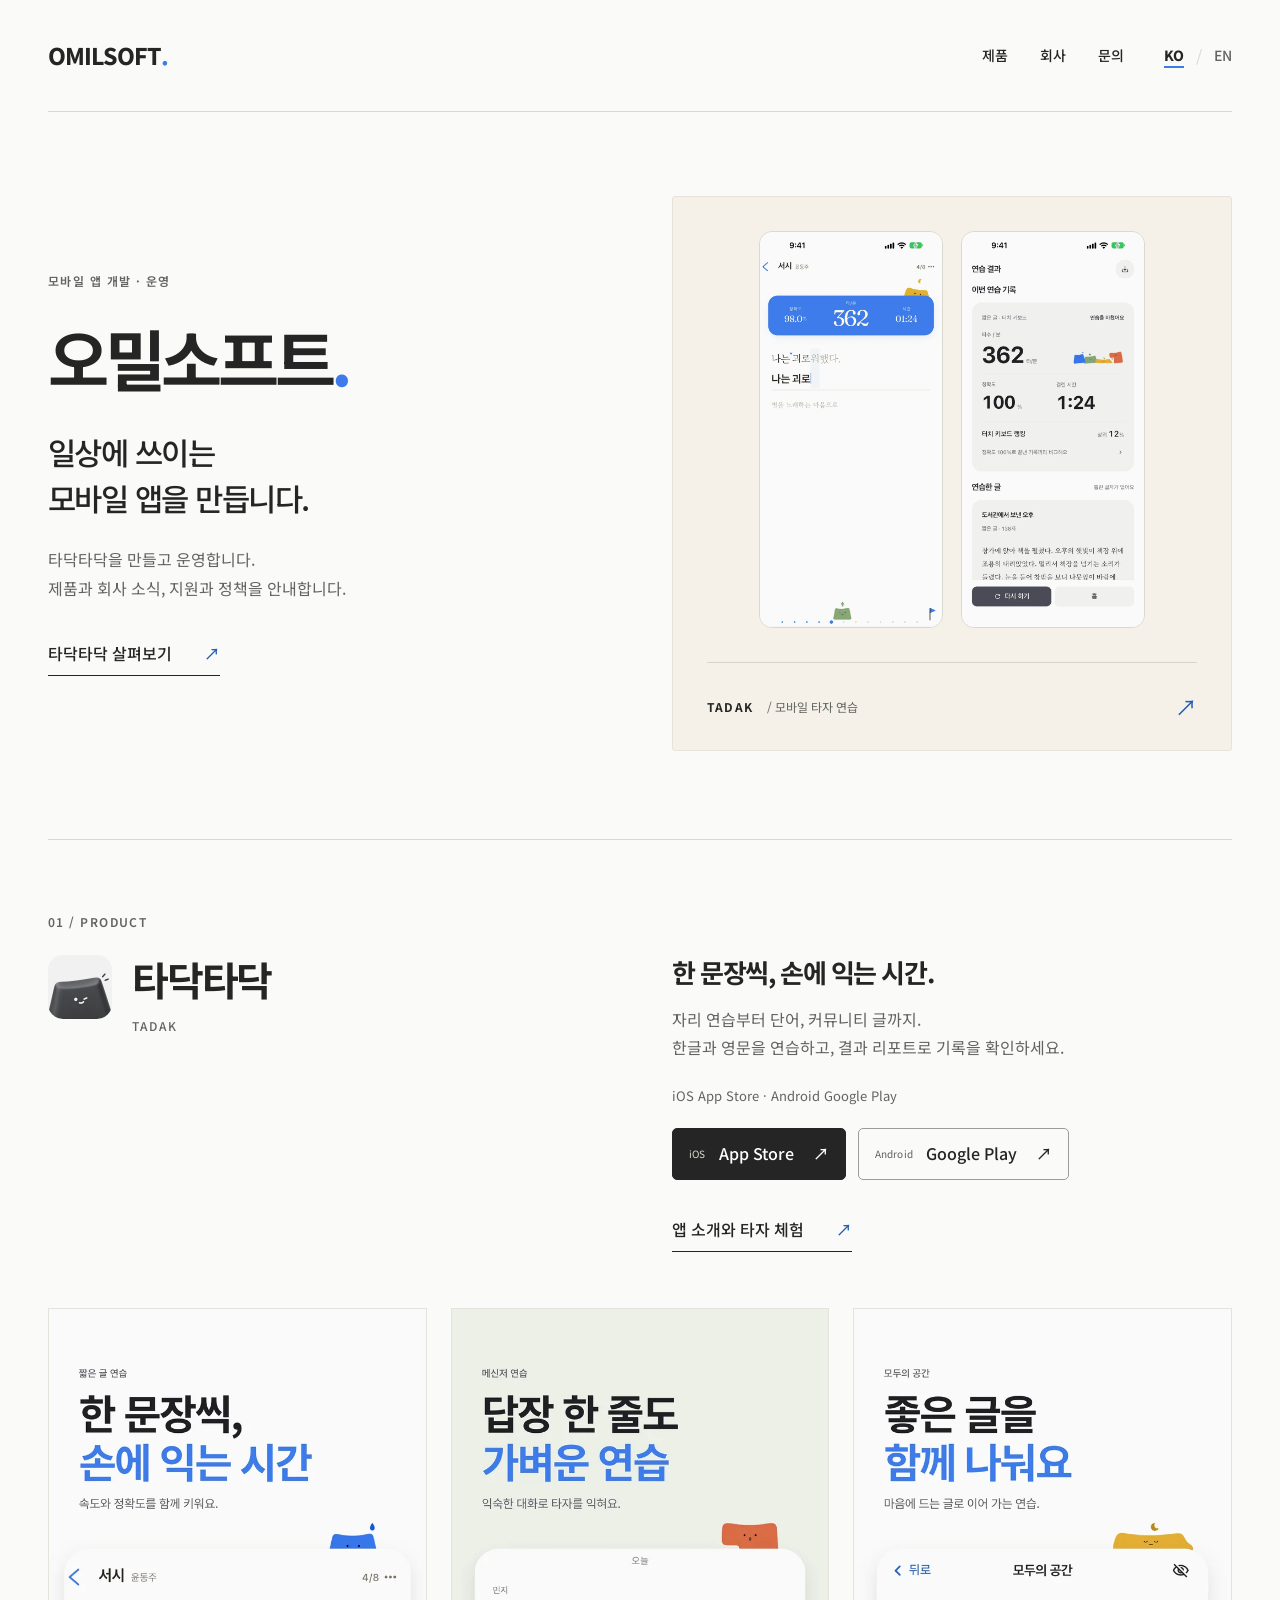
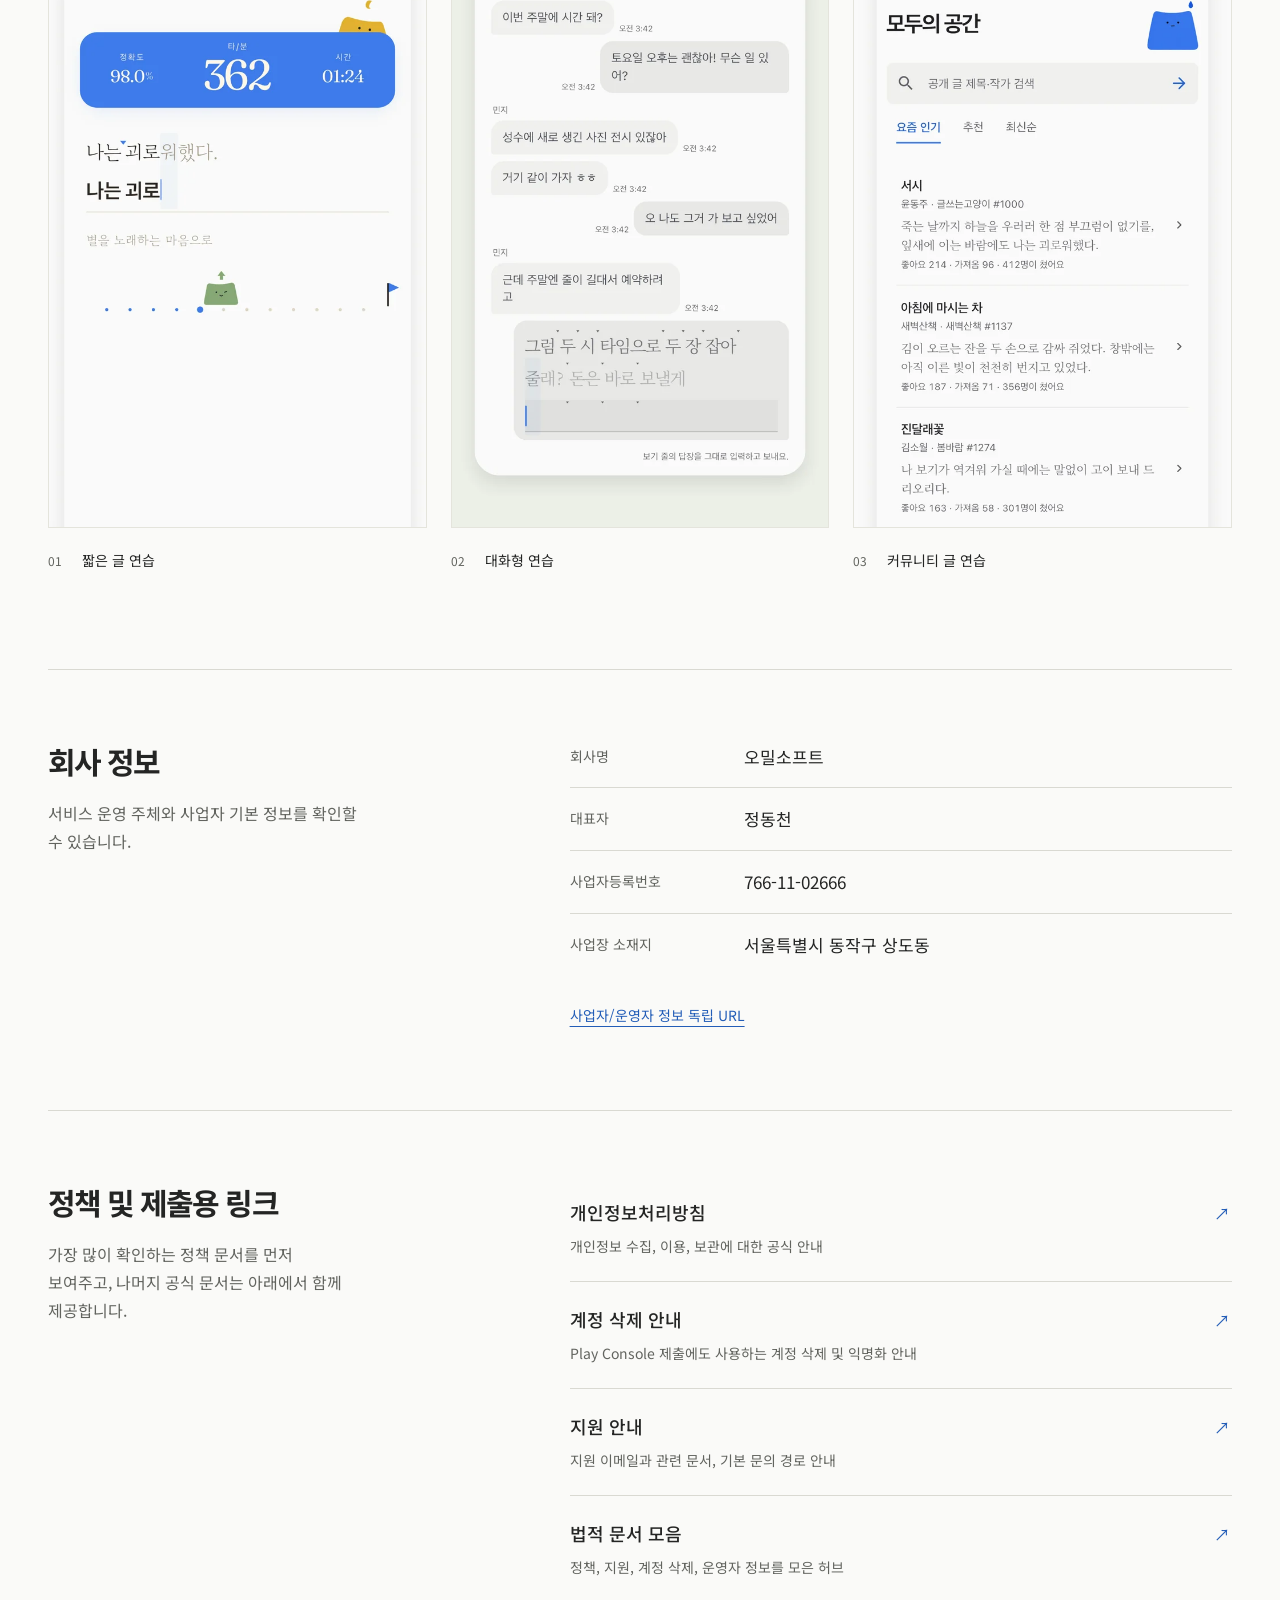
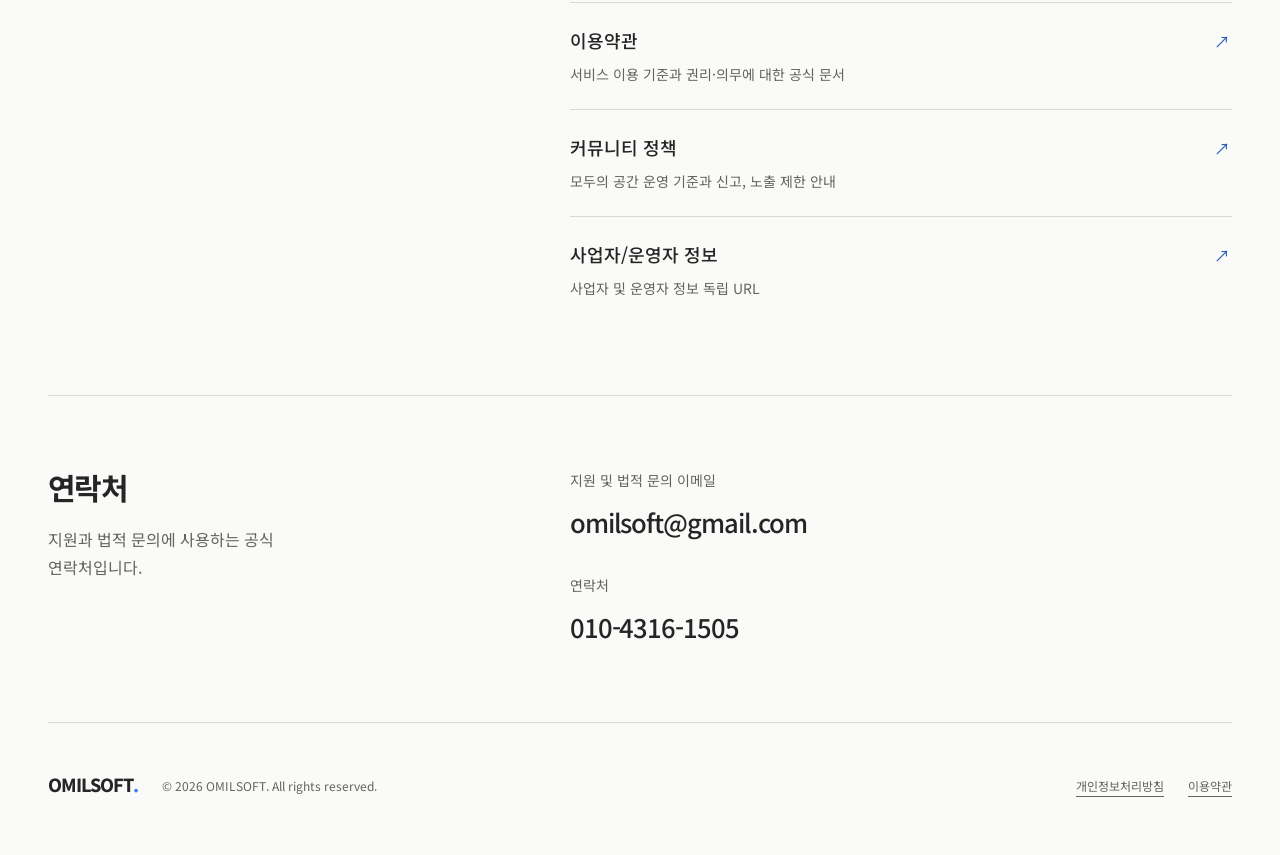
==== commit fdbb5580: "design: 사이트 첫 화면 앱 화면 배치·모바일 캐러셀·기능 문구 정정 Co-Authored-By: Claude Opus 5.5 <noreply@anthropic.com>" ====
--- a/index.html
+++ b/index.html
@@ -182,7 +182,7 @@
      </div>
     </div>
    </div>
-   <div class="story-gallery">
+   <div aria-label="타닥타닥 앱 화면 — 좌우로 스크롤하여 보기" class="story-gallery" role="region" tabindex="0">
     <figure>
      <picture class="">
       <source srcset="assets/tadak-practice-story.webp" type="image/webp"/>
--- a/styles.css
+++ b/styles.css
@@ -43,7 +43,7 @@
 a:hover {
   color:var(--link);
 }
-a:focus-visible,button:focus-visible,input:focus-visible,summary:focus-visible {
+a:focus-visible,button:focus-visible,input:focus-visible,summary:focus-visible,[tabindex="0"]:focus-visible {
   outline:3px solid var(--cobalt);
   outline-offset:5px;
 }
@@ -195,22 +195,21 @@
   overflow:hidden;
 }
 .hero-screens {
-  height:390px;
   display:flex;
   gap:18px;
   justify-content:center;
-  overflow:hidden;
   align-items:flex-start;
+  padding-bottom:34px;
 }
 .hero-screens picture {
   flex:1;
-  max-width:218px;
+  max-width:184px;
   border:1px solid var(--line);
   border-radius:13px;
   overflow:hidden;
 }
-.hero-screens .screen-result {
-  margin-top:42px;
+.hero-screens img {
+  width:100%;
 }
 .hero-caption {
   display:flex;
@@ -531,9 +530,6 @@
   .company-hero {
     padding-block:108px;
   }
-  .hero-screens {
-    height:420px;
-  }
 }
 @media(max-width:1000px) {
   .container {
@@ -551,7 +547,7 @@
   }
   .hero-screens {
     gap:12px;
-    height:340px;
+    padding-bottom:24px;
   }
   .hero-caption {
     font-size:11px;
@@ -647,7 +643,6 @@
     padding:24px 22px 0;
   }
   .hero-screens {
-    height:294px;
     gap:14px;
   }
   .hero-screens picture {
@@ -708,20 +703,20 @@
   .story-gallery {
     gap:12px;
     margin-top:32px;
-    grid-template-columns:1fr 1fr;
-  }
-  .story-gallery figure:last-child {
-    grid-column:1/-1;
-    display:grid;
-    grid-template-columns:1fr 1fr;
-    gap:12px;
-    align-items:end;
-  }
-  .story-gallery figure:last-child figcaption {
-    align-self:end;
-    flex-direction:column;
-    gap:4px;
-    padding:0 0 12px 4px;
+    grid-template-columns:none;
+    grid-auto-flow:column;
+    grid-auto-columns:84%;
+    overflow-x:auto;
+    overscroll-behavior-x:contain;
+    scroll-snap-type:x mandatory;
+    scrollbar-width:none;
+    padding-bottom:8px;
+  }
+  .story-gallery::-webkit-scrollbar {
+    display:none;
+  }
+  .story-gallery figure {
+    scroll-snap-align:start;
   }
   .story-gallery figcaption {
     font-size:12px;
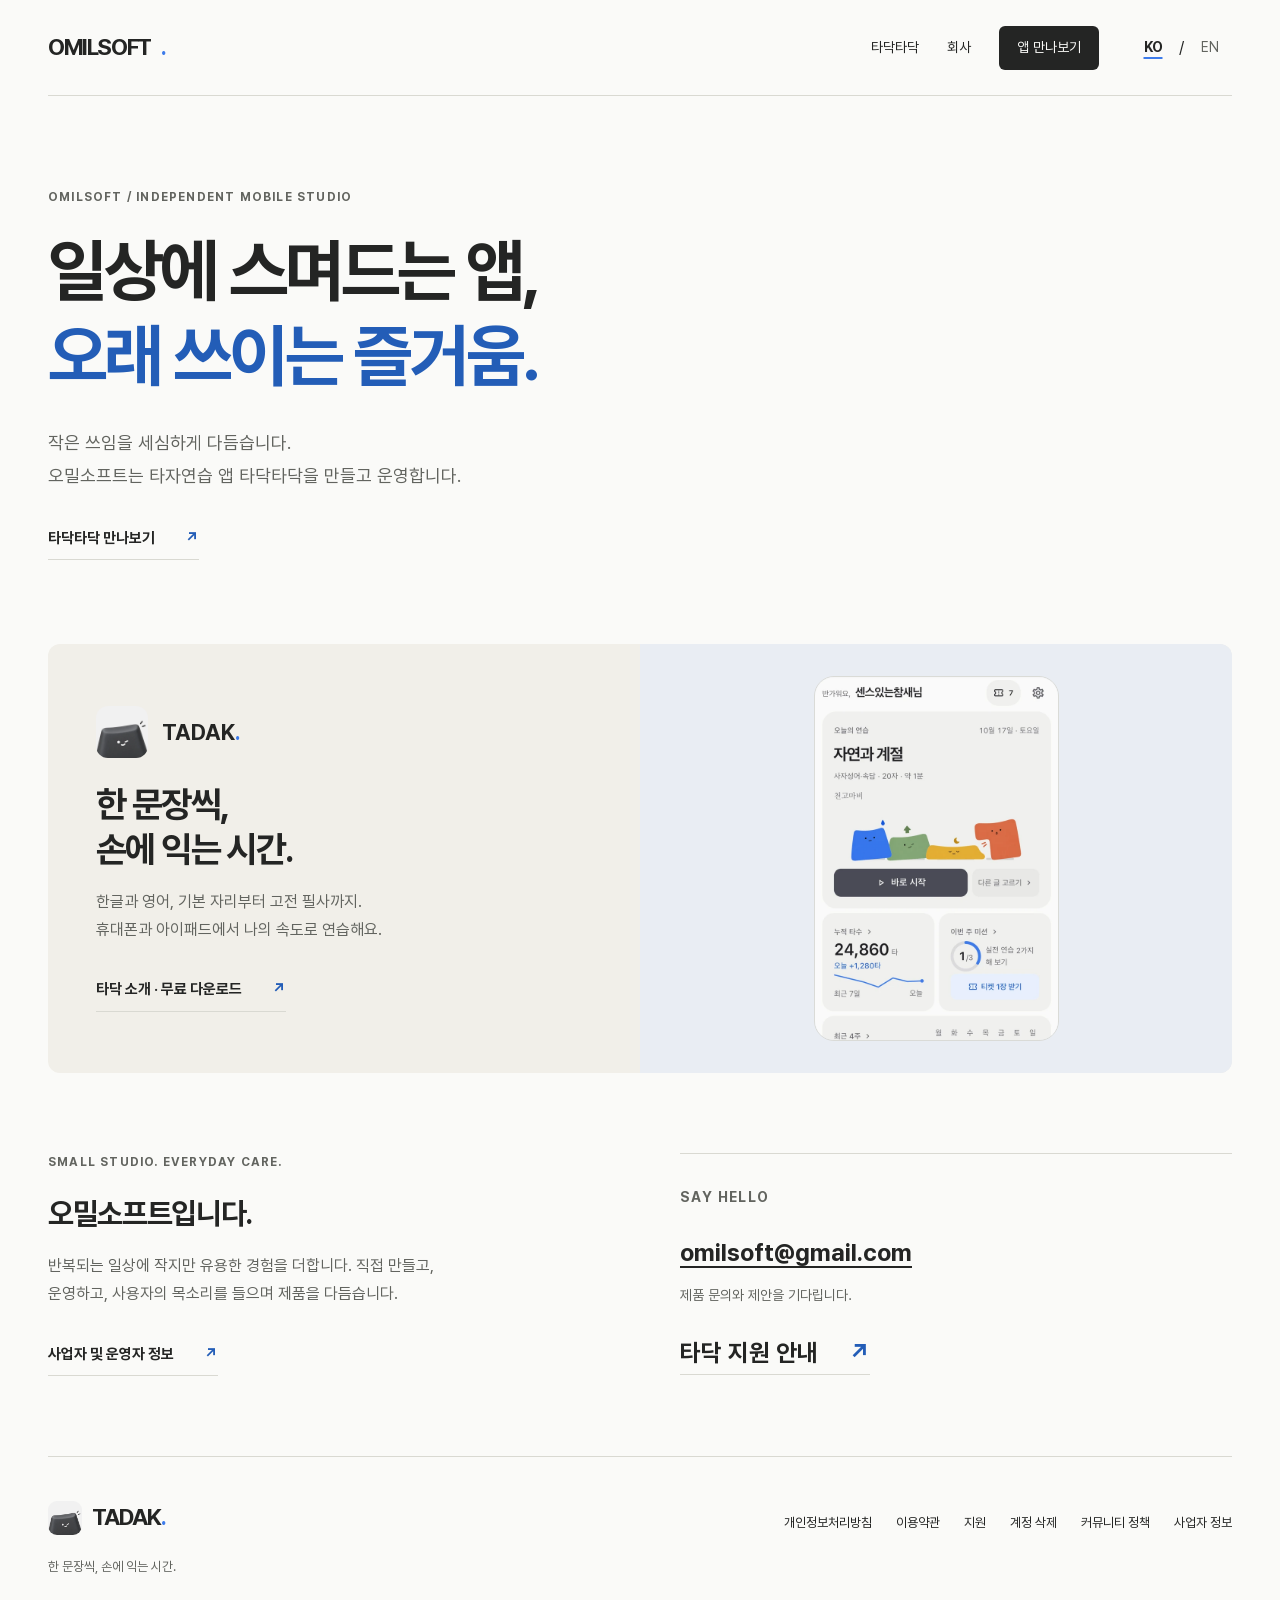
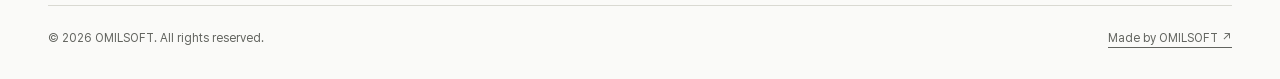
==== commit 374cd8c0: "feat: 타닥 한영 랜딩과 회사 사이트 개편 - 실제 앱 화면과 마스코트로 타닥 랜딩의 연습 모드, 기록, 친구 도전, iPad 안내와 다운로드 구성 강화 - 영어 제품 랜딩 추" ====
--- a/index.html
+++ b/index.html
@@ -1,397 +1,113 @@
 <!doctype html>
 <html lang="ko">
   <head>
-    <meta charset="UTF-8" />
-    <meta name="viewport" content="width=device-width, initial-scale=1.0" />
-    <title>오밀소프트 | 공식 홈페이지</title>
-    <meta
-      name="description"
-      content="오밀소프트 공식 홈페이지. 타닥타닥 서비스, 사업자 정보, 지원 채널, 법적 허브 링크를 제공합니다."
-    />
-    <meta property="og:title" content="오밀소프트 공식 홈페이지" />
-    <meta property="og:description" content="타닥타닥 운영 주체와 공식 지원·정책 링크를 안내하는 오밀소프트 공식 사이트" />
-    <meta property="og:type" content="website" />
-    <meta property="og:image" content="https://eastlooo.github.io/omilsoft-official-site/assets/omilsoft-og.png" />
-    <meta property="og:image:width" content="1200" />
-    <meta property="og:image:height" content="630" />
-    <meta property="og:image:alt" content="오밀소프트와 타닥타닥 공식 사이트 안내 이미지" />
-    <meta name="twitter:card" content="summary_large_image" />
-    <meta name="twitter:title" content="오밀소프트 | 공식 홈페이지" />
-    <meta name="twitter:description" content="타닥타닥 운영 주체와 공식 지원·정책 링크를 안내하는 오밀소프트 공식 사이트" />
-    <meta name="twitter:image" content="https://eastlooo.github.io/omilsoft-official-site/assets/omilsoft-og.png" />
-    <meta name="google-site-verification" content="E7XOMuVMC_yO1XLhVgQ4-GxxKSEPZvkSftyRpqZfdfg" />
-    <meta name="google-site-verification" content="x4XgaJDNk4ILLEMJf_sdDJSbXwuWlz_R_aP6O6T5la4" />
-    <meta name="theme-color" content="#FAFAF8" />
-    <link rel="icon" href="./assets/tadak-icon.png" />
-    <script async src="https://www.googletagmanager.com/gtag/js?id=G-R1BCDWKTDV"></script>
-    <script>
-      window.dataLayer = window.dataLayer || [];
-      function gtag() {
-        dataLayer.push(arguments);
-      }
-      gtag('js', new Date());
-      gtag('config', 'G-R1BCDWKTDV');
-    </script>
-    <link rel="preconnect" href="https://fonts.googleapis.com" />
-    <link rel="preconnect" href="https://fonts.gstatic.com" crossorigin />
-    <link
-      href="https://fonts.googleapis.com/css2?family=Noto+Sans+KR:wght@400;500;600;700;800;900&display=swap"
-      rel="stylesheet"
-    />
-    <link rel="stylesheet" href="styles.css?v=paper-3" />
-    <link rel="canonical" href="https://eastlooo.github.io/omilsoft-official-site/" />
+    <meta charset="utf-8"/>
+    <meta content="width=device-width,initial-scale=1" name="viewport"/>
+    <title>오밀소프트 OMILSOFT — 타닥타닥을 만드는 모바일 앱 스튜디오</title>
+    <meta content="일상에 오래 쓰이는 모바일 앱을 만드는 오밀소프트입니다. 한글·영문 타자연습 앱 타닥타닥과 회사 정보, 지원 채널을 만나보세요." name="description"/>
+    <link href="https://eastlooo.github.io/omilsoft-official-site/" rel="canonical"/>
+    <link href="https://eastlooo.github.io/omilsoft-official-site/" hreflang="ko" rel="alternate"/>
+    <link href="https://eastlooo.github.io/omilsoft-official-site/en/" hreflang="en" rel="alternate"/>
+    <link href="https://eastlooo.github.io/omilsoft-official-site/" hreflang="x-default" rel="alternate"/>
+    <meta content="#fafaf8" media="(prefers-color-scheme: light)" name="theme-color"/>
+    <meta content="#1c1e1d" media="(prefers-color-scheme: dark)" name="theme-color"/>
+    <meta content="website" property="og:type"/>
+    <meta content="OMILSOFT · TADAK" property="og:site_name"/>
+    <meta content="ko_KR" property="og:locale"/>
+    <meta content="en_US" property="og:locale:alternate"/>
+    <meta content="오밀소프트 OMILSOFT — 타닥타닥을 만드는 모바일 앱 스튜디오" property="og:title"/>
+    <meta content="일상에 오래 쓰이는 모바일 앱을 만드는 오밀소프트입니다. 한글·영문 타자연습 앱 타닥타닥과 회사 정보, 지원 채널을 만나보세요." property="og:description"/>
+    <meta content="https://eastlooo.github.io/omilsoft-official-site/" property="og:url"/>
+    <meta content="https://eastlooo.github.io/omilsoft-official-site/assets/omilsoft-og-ko.png" property="og:image"/>
+    <meta content="1200" property="og:image:width"/>
+    <meta content="630" property="og:image:height"/>
+    <meta content="타닥타닥의 실제 연습 화면과 키캡 마스코트" property="og:image:alt"/>
+    <meta content="summary_large_image" name="twitter:card"/>
+    <meta content="오밀소프트 OMILSOFT — 타닥타닥을 만드는 모바일 앱 스튜디오" name="twitter:title"/>
+    <meta content="일상에 오래 쓰이는 모바일 앱을 만드는 오밀소프트입니다. 한글·영문 타자연습 앱 타닥타닥과 회사 정보, 지원 채널을 만나보세요." name="twitter:description"/>
+    <meta content="https://eastlooo.github.io/omilsoft-official-site/assets/omilsoft-og-ko.png" name="twitter:image"/>
+    <meta content="TADAK typing practice by OMILSOFT" name="twitter:image:alt"/>
+    <meta content="E7XOMuVMC_yO1XLhVgQ4-GxxKSEPZvkSftyRpqZfdfg" name="google-site-verification"/>
+    <meta content="x4XgaJDNk4ILLEMJf_sdDJSbXwuWlz_R_aP6O6T5la4" name="google-site-verification"/>
+    <link href="assets/app/favicon-32.png" rel="icon" sizes="32x32" type="image/png"/>
+    <link href="assets/app/favicon-64.png" rel="icon" sizes="64x64" type="image/png"/>
+    <link href="assets/app/apple-touch-icon.png" rel="apple-touch-icon" sizes="180x180"/>
+    <link as="font" crossorigin="" href="assets/fonts/pretendard-bold.woff2" rel="preload" type="font/woff2"/>
+    <link href="assets/brand.css" rel="stylesheet"/>
+    <link href="styles.css" rel="stylesheet"/>
+    <script type="application/ld+json">{"@context":"https://schema.org","@graph":[{"@type":"Organization","@id":"https://eastlooo.github.io/omilsoft-official-site/#organization","name":"OMILSOFT","alternateName":"오밀소프트","url":"https://eastlooo.github.io/omilsoft-official-site/","logo":"https://eastlooo.github.io/omilsoft-official-site/assets/app/icon.png","email":"omilsoft@gmail.com"},{"@type":"WebSite","@id":"https://eastlooo.github.io/omilsoft-official-site/#website","url":"https://eastlooo.github.io/omilsoft-official-site/","name":"OMILSOFT · TADAK","inLanguage":["ko","en"],"publisher":{"@id":"https://eastlooo.github.io/omilsoft-official-site/#organization"}}]}</script>
+    <script async="" src="https://www.googletagmanager.com/gtag/js?id=G-R1BCDWKTDV"></script>
+    <script>window.dataLayer=window.dataLayer||[];function gtag(){dataLayer.push(arguments)}gtag('js',new Date());gtag('config','G-R1BCDWKTDV');</script>
+    <script defer="" src="assets/site.js"></script>
   </head>
   <body>
- <a class="skip-link" href="#main">
-  본문으로 건너뛰기
- </a>
- <header class="site-header container">
-  <a aria-label="OMILSOFT 홈" class="wordmark" href="./index.html">
-   OMILSOFT<span class="brand-period">.</span>
-  </a>
-  <nav aria-label="주 메뉴" class="main-nav">
-   <a href="#service">
-    제품
-   </a>
-   <a href="#company">
-    회사
-   </a>
-   <a href="#contact">
-    문의
-   </a>
-  </nav>
-  <nav aria-label="언어 선택" class="locale-switch">
-   <a aria-current="page" href="./index.html" lang="ko">
-    KO
-   </a>
-   <span aria-hidden="true">
-    /
-   </span>
-   <a href="./en/index.html" lang="en">
-    EN
-   </a>
-  </nav>
- </header>
- <main id="main">
-  <section class="company-hero container">
-   <div class="hero-intro">
-    <p class="eyebrow">
-     모바일 앱 개발 · 운영
-    </p>
-    <h1>
-     오밀소프트<span class="brand-period">.</span>
-    </h1>
-    <p class="company-statement">
-     일상에 쓰이는
-     <br/>
-     모바일 앱을 만듭니다.
-    </p>
-    <p class="hero-note">
-     타닥타닥을 만들고 운영합니다.
-     <br/>
-     제품과 회사 소식, 지원과 정책을 안내합니다.
-    </p>
-    <a class="text-link" href="#service">
-     타닥타닥 살펴보기
-     <span aria-hidden="true">
-      ↗
-     </span>
-    </a>
-   </div>
-   <a aria-label="타닥타닥 제품 소개 보기" class="hero-product" href="./tadak/">
-    <div class="hero-screens">
-     <picture class="screen-practice">
-      <source srcset="assets/tadak-practice.webp" type="image/webp"/>
-      <img alt="타닥타닥 짧은 글 타자 연습 화면" decoding="async" fetchpriority="high" height="1434" src="assets/tadak-practice.png" width="660"/>
-     </picture>
-     <picture class="screen-result">
-      <source srcset="assets/tadak-result.webp" type="image/webp"/>
-      <img alt="타닥타닥 타수와 정확도 결과 화면" decoding="async" fetchpriority="high" height="1434" src="assets/tadak-result.png" width="660"/>
-     </picture>
-    </div>
-    <div class="hero-caption">
-     <span>
-      <strong>
-       TADAK
-      </strong>
-      / 모바일 타자 연습
-     </span>
-     <span aria-hidden="true">
-      ↗
-     </span>
-    </div>
-   </a>
-  </section>
-  <section class="product-section container" id="service">
-   <div class="section-heading">
-    <p class="eyebrow">
-     01 / PRODUCT
-    </p>
-    <div class="product-heading">
-     <div class="product-title">
-      <img alt="타닥타닥 앱 아이콘" height="64" src="assets/tadak-icon.webp" width="64"/>
-      <h2>
-       타닥타닥
-       <span>
-        TADAK
-       </span>
-      </h2>
-     </div>
-     <div class="product-description">
-      <h3>
-       한 문장씩, 손에 익는 시간.
-      </h3>
-      <p>
-       자리 연습부터 단어, 커뮤니티 글까지.
-       <br/>
-       한글과 영문을 연습하고, 결과 리포트로 기록을 확인하세요.
-      </p>
-      <p class="availability">
-       iOS App Store · Android Google Play
-      </p>
-      <div class="store-buttons">
-       <a class="store-btn" data-store="ios" href="https://apps.apple.com/kr/app/id6443688240" rel="noreferrer" target="_blank">
-        <span class="store-platform">
-         iOS
-        </span>
-        <span>
-         App Store
-        </span>
-        <span aria-hidden="true">
-         ↗
-        </span>
-       </a>
-       <a class="store-btn" data-store="android" href="https://play.google.com/store/apps/details?id=com.dongcheon.tadak" rel="noreferrer" target="_blank">
-        <span class="store-platform">
-         Android
-        </span>
-        <span>
-         Google Play
-        </span>
-        <span aria-hidden="true">
-         ↗
-        </span>
-       </a>
+    <a class="skip-link" href="#main">본문으로 건너뛰기</a>
+    <header class="site-header container">
+      <a aria-label="OMILSOFT home" class="wordmark" href="./">OMILSOFT<span class="brand-period">.</span></a>
+      <nav aria-label="주 메뉴" class="main-nav">
+        <a class="nav-optional" href="tadak/">타닥타닥</a>
+        <a class="nav-optional" href="./#company">회사</a>
+        <a class="nav-cta" href="tadak/">앱 만나보기</a>
+      </nav>
+      <nav aria-label="언어 선택" class="locale-switch">
+        <a aria-current="page" href="./" hreflang="ko" lang="ko">KO</a>
+        <span aria-hidden="true">/</span>
+        <a href="en/" hreflang="en" lang="en">EN</a>
+      </nav>
+    </header>
+    <main class="container" id="main">
+      <section class="company-hero">
+        <p class="eyebrow">OMILSOFT / INDEPENDENT MOBILE STUDIO</p>
+        <h1>일상에 스며드는 앱,<br/><em>오래 쓰이는 즐거움.</em></h1>
+        <p class="lead">작은 쓰임을 세심하게 다듬습니다.<br/>오밀소프트는 타자연습 앱 타닥타닥을 만들고 운영합니다.</p>
+        <a class="text-link" href="tadak/">타닥타닥 만나보기 <span aria-hidden="true">↗</span></a>
+      </section>
+      <section aria-labelledby="product-title" class="company-product" id="service">
+        <div class="company-product-copy">
+          <div class="product-label">
+            <img alt="" height="52" src="assets/app/icon.webp" width="52"/>
+            <span>TADAK<span class="brand-period">.</span></span>
+          </div>
+          <h2 id="product-title">한 문장씩,<br/>손에 익는 시간.</h2>
+          <p>한글과 영어, 기본 자리부터 고전 필사까지.<br/>휴대폰과 아이패드에서 나의 속도로 연습해요.</p>
+          <a class="text-link" href="tadak/">타닥 소개 · 무료 다운로드 <span aria-hidden="true">↗</span></a>
+        </div>
+        <a aria-label="타닥타닥 제품 소개 보기" class="company-product-visual" href="tadak/"><picture class=""><source srcset="assets/app/ko-hero.webp" type="image/webp"/><img alt="타닥타닥 홈과 네 키캡 마스코트" decoding="async" fetchpriority="high" height="1104" src="assets/app/ko-hero.png" width="640"/></picture></a>
+      </section>
+      <section class="company-about" id="company">
+        <div>
+          <p class="eyebrow">SMALL STUDIO. EVERYDAY CARE.</p>
+          <h2>오밀소프트입니다.</h2>
+          <p>반복되는 일상에 작지만 유용한 경험을 더합니다. 직접 만들고, 운영하고, 사용자의 목소리를 들으며 제품을 다듬습니다.</p>
+          <a class="text-link" href="operator-info.html">사업자 및 운영자 정보 <span aria-hidden="true">↗</span></a>
+        </div>
+        <div class="company-contact" id="contact">
+          <p class="eyebrow">SAY HELLO</p>
+          <a href="mailto:omilsoft@gmail.com">omilsoft@gmail.com</a>
+          <p>제품 문의와 제안을 기다립니다.</p>
+          <a class="text-link" href="https://eastlooo.github.io/tadak-legal/support.html">타닥 지원 안내 <span aria-hidden="true">↗</span></a>
+        </div>
+      </section>
+    </main>
+    <footer class="site-footer container">
+      <div class="footer-top">
+        <div class="footer-brand">
+          <a class="wordmark" href="tadak/"><img alt="" height="34" src="assets/app/icon.webp" width="34"/><span>TADAK<span class="brand-period">.</span></span></a>
+          <p>한 문장씩, 손에 익는 시간.</p>
+        </div>
+        <nav aria-label="정책 및 지원" class="footer-links">
+          <a href="https://eastlooo.github.io/tadak-legal/privacy.html">개인정보처리방침</a>
+          <a href="https://eastlooo.github.io/tadak-legal/terms.html">이용약관</a>
+          <a href="https://eastlooo.github.io/tadak-legal/support.html">지원</a>
+          <a href="https://eastlooo.github.io/tadak-legal/account-deletion.html">계정 삭제</a>
+          <a href="https://eastlooo.github.io/tadak-legal/community-policy.html">커뮤니티 정책</a>
+          <a href="operator-info.html">사업자 정보</a>
+        </nav>
       </div>
-      <a class="text-link" href="./tadak/">
-       앱 소개와 타자 체험
-       <span aria-hidden="true">
-        ↗
-       </span>
-      </a>
-     </div>
-    </div>
-   </div>
-   <div aria-label="타닥타닥 앱 화면 — 좌우로 스크롤하여 보기" class="story-gallery" role="region" tabindex="0">
-    <figure>
-     <picture class="">
-      <source srcset="assets/tadak-practice-story.webp" type="image/webp"/>
-      <img alt="App Store 소개 화면: 짧은 글 연습" decoding="async" height="1434" loading="lazy" src="assets/tadak-practice-story.png" width="660"/>
-     </picture>
-     <figcaption>
-      <span>
-       01
-      </span>
-      짧은 글 연습
-     </figcaption>
-    </figure>
-    <figure>
-     <picture class="">
-      <source srcset="assets/tadak-chat-story.webp" type="image/webp"/>
-      <img alt="App Store 소개 화면: 대화형 연습" decoding="async" height="1434" loading="lazy" src="assets/tadak-chat-story.png" width="660"/>
-     </picture>
-     <figcaption>
-      <span>
-       02
-      </span>
-      대화형 연습
-     </figcaption>
-    </figure>
-    <figure>
-     <picture class="">
-      <source srcset="assets/tadak-community-story.webp" type="image/webp"/>
-      <img alt="App Store 소개 화면: 커뮤니티 글 연습" decoding="async" height="1434" loading="lazy" src="assets/tadak-community-story.png" width="660"/>
-     </picture>
-     <figcaption>
-      <span>
-       03
-      </span>
-      커뮤니티 글 연습
-     </figcaption>
-    </figure>
-   </div>
-  </section>
-  <div class="container information-sections">
-   <section class="panel panel--company" id="company">
-    <div class="section-head">
-     <h2>
-      회사 정보
-     </h2>
-     <p>
-      서비스 운영 주체와 사업자 기본 정보를 확인할 수 있습니다.
-     </p>
-    </div>
-    <dl class="data-grid">
-     <div class="data-card">
-      <dt>
-       회사명
-      </dt>
-      <dd>
-       오밀소프트
-      </dd>
-     </div>
-     <div class="data-card">
-      <dt>
-       대표자
-      </dt>
-      <dd>
-       정동천
-      </dd>
-     </div>
-     <div class="data-card data-card--accent">
-      <dt>
-       사업자등록번호
-      </dt>
-      <dd>
-       766-11-02666
-      </dd>
-     </div>
-     <div class="data-card">
-      <dt>
-       사업장 소재지
-      </dt>
-      <dd>
-       서울특별시 동작구 상도동
-      </dd>
-     </div>
-    </dl>
-    <div class="panel-footer">
-     <a class="inline-link" href="./operator-info.html">
-      사업자/운영자 정보 독립 URL
-     </a>
-    </div>
-   </section>
-   <section class="panel panel--policy" id="policy">
-    <div class="section-head">
-     <h2>
-      정책 및 제출용 링크
-     </h2>
-     <p>
-      가장 많이 확인하는 정책 문서를 먼저 보여주고, 나머지 공식 문서는 아래에서 함께 제공합니다.
-     </p>
-    </div>
-    <div class="policy-primary-grid">
-     <a class="policy-card policy-card--primary" href="https://eastlooo.github.io/tadak-legal/privacy.html" rel="noreferrer" target="_blank">
-      <strong>
-       개인정보처리방침
-      </strong>
-      <p>
-       개인정보 수집, 이용, 보관에 대한 공식 안내
-      </p>
-     </a>
-     <a class="policy-card policy-card--primary" href="https://eastlooo.github.io/tadak-legal/account-deletion.html" rel="noreferrer" target="_blank">
-      <strong>
-       계정 삭제 안내
-      </strong>
-      <p>
-       Play Console 제출에도 사용하는 계정 삭제 및 익명화 안내
-      </p>
-     </a>
-     <a class="policy-card policy-card--primary" href="https://eastlooo.github.io/tadak-legal/support.html" rel="noreferrer" target="_blank">
-      <strong>
-       지원 안내
-      </strong>
-      <p>
-       지원 이메일과 관련 문서, 기본 문의 경로 안내
-      </p>
-     </a>
-    </div>
-    <div class="policy-grid">
-     <a class="policy-card policy-card--muted" href="https://eastlooo.github.io/tadak-legal/" rel="noreferrer" target="_blank">
-      <strong>
-       법적 문서 모음
-      </strong>
-      <p>
-       정책, 지원, 계정 삭제, 운영자 정보를 모은 허브
-      </p>
-     </a>
-     <a class="policy-card policy-card--muted" href="https://eastlooo.github.io/tadak-legal/terms.html" rel="noreferrer" target="_blank">
-      <strong>
-       이용약관
-      </strong>
-      <p>
-       서비스 이용 기준과 권리·의무에 대한 공식 문서
-      </p>
-     </a>
-     <a class="policy-card policy-card--muted" href="https://eastlooo.github.io/tadak-legal/community-policy.html" rel="noreferrer" target="_blank">
-      <strong>
-       커뮤니티 정책
-      </strong>
-      <p>
-       모두의 공간 운영 기준과 신고, 노출 제한 안내
-      </p>
-     </a>
-     <a class="policy-card policy-card--muted" href="https://eastlooo.github.io/tadak-legal/operator-info.html" rel="noreferrer" target="_blank">
-      <strong>
-       사업자/운영자 정보
-      </strong>
-      <p>
-       사업자 및 운영자 정보 독립 URL
-      </p>
-     </a>
-    </div>
-   </section>
-   <section class="panel panel--contact" id="contact">
-    <div class="section-head">
-     <h2>
-      연락처
-     </h2>
-     <p>
-      지원과 법적 문의에 사용하는 공식 연락처입니다.
-     </p>
-    </div>
-    <div class="contact-grid">
-     <a class="contact-card" href="mailto:omilsoft@gmail.com">
-      <span>
-       지원 및 법적 문의 이메일
-      </span>
-      <strong>
-       omilsoft@gmail.com
-      </strong>
-     </a>
-     <a class="contact-card" href="tel:+821043161505">
-      <span>
-       연락처
-      </span>
-      <strong>
-       010-4316-1505
-      </strong>
-     </a>
-    </div>
-   </section>
-  </div>
- </main>
- <footer class="site-footer container">
-  <a class="wordmark" href="./index.html">
-   OMILSOFT<span class="brand-period">.</span>
-  </a>
-  <p>
-   ©
-   <span id="year">
-    2026
-   </span>
-   OMILSOFT. All rights reserved.
-  </p>
-  <a href="https://eastlooo.github.io/tadak-legal/privacy.html" rel="noreferrer" target="_blank">
-   개인정보처리방침
-  </a>
-  <a href="https://eastlooo.github.io/tadak-legal/terms.html" rel="noreferrer" target="_blank">
-   이용약관
-  </a>
- </footer>
- <script>
-  document.getElementById('year').textContent = new Date().getFullYear();
- </script>
-</body>
-
+      <div class="footer-bottom">
+        <p>© <span id="year">2026</span> OMILSOFT. All rights reserved.</p>
+        <a href="./">Made by OMILSOFT ↗</a>
+      </div>
+    </footer>
+  </body>
 </html>
--- a/assets/brand.css
+++ b/assets/brand.css
@@ -0,0 +1,48 @@
+/* TADAK Paper · shared by the product landing and legal sites.
+ * Copy this file into each site's assets; GitHub Pages deploys repos independently.
+ * Keep color and type changes here so both sites remain one brand family. */
+:root {
+  --paper: #fafaf8;
+  --paper-deep: #f1efe9;
+  --surface: #ffffff;
+  --ink: #242524;
+  --muted: #62645f;
+  --line: #d9d9d2;
+  --cobalt: #3d7bea;
+  --link: #235db7;
+  --white: #ffffff;
+  --brand-paper: var(--paper);
+  --brand-ink: var(--ink);
+  --brand-accent: var(--cobalt);
+  --font-sans: 'Pretendard Variable', Pretendard, -apple-system, BlinkMacSystemFont, 'Segoe UI', sans-serif;
+  --font-mono: 'SFMono-Regular', Consolas, monospace;
+  --radius-sm: 6px;
+  --radius-md: 12px;
+  --radius-lg: 20px;
+  --page-width: 1184px;
+  --reading-width: 68ch;
+  --space-1: 4px;
+  --space-2: 8px;
+  --space-3: 12px;
+  --space-4: 16px;
+  --space-6: 24px;
+  --space-8: 32px;
+  --space-12: 48px;
+  --space-16: 64px;
+  --space-24: 96px;
+  color-scheme: light dark;
+  font-family: var(--font-sans);
+  font-synthesis: none;
+}
+@media (prefers-color-scheme: dark) {
+  :root {
+    --paper: #1c1e1d;
+    --paper-deep: #252826;
+    --surface: #222523;
+    --ink: #f1f1eb;
+    --muted: #b1b6ae;
+    --line: #41463f;
+    --cobalt: #85b0ff;
+    --link: #a1c2ff;
+  }
+}
--- a/styles.css
+++ b/styles.css
@@ -1,28 +1,27 @@
-:root {
-  --paper:#fafaf8;
-  --paper-deep:#f5f1e8;
-  --ink:#242524;
-  --muted:#62645f;
-  --line:#d9d9d2;
-  --cobalt:#3d7bea;
-  --link:#235db7;
-  --white:#fff;
-  --error:#a54330;
-  font-family:'Noto Sans KR',sans-serif;
-  color:var(--ink);
-  background:var(--paper);
-  font-synthesis:none;
-  color-scheme:light;
+@font-face {
+  font-family:TadakPaperSans;
+  src:url('assets/fonts/pretendard-regular.woff2') format('woff2');
+  font-weight:400 500;
+  font-display:swap;
+}
+@font-face {
+  font-family:TadakPaperSans;
+  src:url('assets/fonts/pretendard-bold.woff2') format('woff2');
+  font-weight:600 900;
+  font-display:swap;
 }
 * {
   box-sizing:border-box;
 }
 html {
   scroll-behavior:smooth;
-  scroll-padding-top:28px;
+  scroll-padding-top:24px;
 }
 body {
   margin:0;
+  background:var(--paper);
+  color:var(--ink);
+  font-family:TadakPaperSans,var(--font-sans);
   font-size:16px;
   line-height:1.75;
   word-break:keep-all;
@@ -32,9 +31,9 @@
   margin:0;
 }
 h1,h2,h3 {
-  font-weight:700;
-  line-height:1.3;
-  letter-spacing:-.055em;
+  line-height:1.25;
+  letter-spacing:-.045em;
+  font-weight:750;
 }
 a {
   color:inherit;
@@ -43,18 +42,15 @@
 a:hover {
   color:var(--link);
 }
-a:focus-visible,button:focus-visible,input:focus-visible,summary:focus-visible,[tabindex="0"]:focus-visible {
-  outline:3px solid var(--cobalt);
+a,button,summary {
+  -webkit-tap-highlight-color:transparent;
+}
+a:focus-visible,button:focus-visible,input:focus-visible,summary:focus-visible,[tabindex]:focus-visible {
+  outline:3px solid var(--link);
   outline-offset:5px;
 }
 button,input {
   font:inherit;
-}
-button,a {
-  -webkit-tap-highlight-color:transparent;
-}
-button {
-  cursor:pointer;
 }
 img {
   display:block;
@@ -65,753 +61,554 @@
   display:block;
   min-width:0;
 }
-section[id] {
-  scroll-margin-top:32px;
+button,summary {
+  cursor:pointer;
 }
 .container {
-  width:min(1184px,calc(100% - 96px));
+  width:min(var(--page-width),calc(100% - 80px));
   margin-inline:auto;
+}
+.skip-link {
+  position:absolute;
+  top:-100px;
+  left:20px;
+  padding:12px 20px;
+  z-index:10;
+  background:var(--ink);
+  color:var(--paper);
+}
+.skip-link:focus {
+  top:10px;
+}
+.site-header {
+  display:flex;
+  align-items:center;
+  gap:32px;
+  min-height:96px;
+  border-bottom:1px solid var(--line);
+}
+.wordmark {
+  text-decoration:none;
+  display:inline-flex;
+  align-items:center;
+  gap:10px;
+  font-size:23px;
+  font-weight:800;
+  letter-spacing:-.06em;
+  line-height:1.2;
+}
+.wordmark img {
+  width:34px;
+  height:34px;
+  border-radius:9px;
+}
+.brand-period {
+  color:var(--cobalt);
+}
+.main-nav {
+  display:flex;
+  align-items:center;
+  gap:28px;
+  margin-left:auto;
+}
+.main-nav a,.locale-switch a {
+  display:inline-flex;
+  align-items:center;
+  justify-content:center;
+  min-height:44px;
+  font-size:14px;
+  text-decoration:none;
+}
+.locale-switch {
+  display:flex;
+  align-items:center;
+  gap:4px;
+}
+.locale-switch a {
+  min-width:44px;
+  color:var(--muted);
+}
+.locale-switch a[aria-current] {
+  color:var(--ink);
+  font-weight:750;
+  text-decoration:underline;
+  text-decoration-color:var(--cobalt);
+  text-decoration-thickness:2px;
+}
+.main-nav .nav-cta {
+  background:var(--ink);
+  color:var(--paper);
+  padding-inline:18px;
+  border-radius:var(--radius-sm);
+}
+.eyebrow {
+  font-size:12px;
+  line-height:1.6;
+  letter-spacing:.1em;
+  color:var(--muted);
+  font-weight:650;
+  margin-bottom:22px;
+}
+.section-title {
+  font-size:clamp(30px,3.8vw,48px);
+  margin-bottom:20px;
+}
+.section-lead,.lead {
+  color:var(--muted);
+  font-size:18px;
+  line-height:1.85;
+}
+.section-lead {
+  max-width:620px;
+}
+.text-link {
+  display:inline-flex;
+  align-items:center;
+  justify-content:space-between;
+  gap:30px;
+  min-height:44px;
+  margin-top:24px;
+  font-size:15px;
+  text-decoration:none;
+  border-bottom:1px solid var(--line);
+  font-weight:650;
+}
+.text-link span {
+  color:var(--link);
+}
+.store-buttons {
+  display:flex;
+  flex-wrap:wrap;
+  gap:12px;
+  margin-top:30px;
+}
+.store-btn {
+  display:inline-flex;
+  align-items:center;
+  gap:12px;
+  min-height:58px;
+  padding:9px 18px;
+  border:1px solid #888;
+  border-radius:8px;
+  background:#121212;
+  color:#fff;
+  text-decoration:none;
+  line-height:1.15;
+  transition:transform 180ms ease,background 180ms ease;
+}
+.store-btn:hover {
+  background:#2d2d2d;
+  color:#fff;
+  transform:translateY(-2px);
+}
+.store-btn svg {
+  width:27px;
+  height:30px;
+  flex-shrink:0;
+}
+.store-btn small {
+  display:block;
+  font-size:10px;
+  letter-spacing:.02em;
+  margin-bottom:4px;
+  color:#f0f0f0;
+}
+.store-btn strong {
+  display:block;
+  font-size:20px;
+  font-weight:650;
+  letter-spacing:-.025em;
+}
+.site-footer {
+  padding-block:44px 30px;
+  border-top:1px solid var(--line);
+}
+.footer-top {
+  display:flex;
+  align-items:flex-start;
+  justify-content:space-between;
+  gap:28px;
+}
+.footer-brand p {
+  font-size:13px;
+  color:var(--muted);
+  margin-top:12px;
+}
+.footer-links {
+  display:flex;
+  justify-content:flex-end;
+  flex-wrap:wrap;
+  gap:0 24px;
+  max-width:660px;
+}
+.footer-links a {
+  display:inline-flex;
+  align-items:center;
+  min-height:44px;
+  font-size:13px;
+  text-decoration:none;
+}
+.footer-bottom {
+  border-top:1px solid var(--line);
+  margin-top:26px;
+  padding-top:22px;
+  display:flex;
+  justify-content:space-between;
+  gap:24px;
+  font-size:12px;
+  color:var(--muted);
+}
+.company-hero {
+  padding-block:92px 84px;
+  max-width:980px;
+  margin-inline:0;
+}
+.company-hero h1 {
+  font-size:clamp(42px,5.4vw,72px);
+  line-height:1.22;
+  letter-spacing:-.055em;
+}
+.company-hero h1 em {
+  font-style:normal;
+  color:var(--link);
+}
+.company-hero .lead {
+  margin-top:28px;
+  max-width:620px;
+}
+.company-product {
+  display:grid;
+  grid-template-columns:1fr 1fr;
+  background:var(--paper-deep);
+  min-height:390px;
+  margin-bottom:80px;
+  overflow:hidden;
+  border-radius:var(--radius-md);
+}
+.company-product-copy {
+  padding:48px;
+  align-self:center;
+}
+.product-label {
+  display:flex;
+  gap:14px;
+  align-items:center;
+  margin-bottom:24px;
+  font-size:22px;
+  font-weight:750;
+}
+.product-label img {
+  border-radius:12px;
+}
+.company-product h2 {
+  font-size:36px;
+  margin-bottom:16px;
+}
+.company-product-copy>p {
+  color:var(--muted);
+}
+.company-product-visual {
+  display:flex;
+  align-items:center;
+  justify-content:center;
+  padding:32px;
+  background:#e9edf3;
+}
+.company-product-visual picture {
+  max-width:245px;
+  max-height:365px;
+  overflow:hidden;
+  border-radius:20px;
+  border:1px solid #dadbd7;
+}
+.company-about {
+  display:grid;
+  grid-template-columns:1fr 1fr;
+  gap:80px;
+  padding-bottom:80px;
+}
+.company-about h2 {
+  font-size:30px;
+  margin-bottom:20px;
+}
+.company-about p {
+  color:var(--muted);
+  max-width:440px;
+}
+.company-contact {
+  border-top:1px solid var(--line);
+  padding-top:24px;
+}
+.company-contact>a {
+  font-size:24px;
+  display:inline-flex;
+  align-items:center;
+  min-height:44px;
+  font-weight:650;
+}
+.company-contact p {
+  margin-top:8px;
+  font-size:14px;
+}
+.breadcrumb {
+  padding-top:30px;
+  font-size:13px;
+  color:var(--muted);
+  display:flex;
+  gap:12px;
+  flex-wrap:wrap;
+}
+.breadcrumb a {
+  min-height:44px;
+  display:inline-flex;
+  align-items:center;
+}
+.breadcrumb span {
+  display:inline-flex;
+  align-items:center;
+}
+.operator-main {
+  max-width:1000px;
+}
+.document-heading {
+  padding-block:40px 52px;
+  border-bottom:1px solid var(--line);
+}
+.document-heading h1 {
+  font-size:clamp(38px,5vw,60px);
+  margin-bottom:20px;
+}
+.document-heading>p:not(.eyebrow) {
+  color:var(--muted);
+  max-width:600px;
+}
+.panel {
+  display:grid;
+  grid-template-columns:1fr 1.6fr;
+  gap:56px;
+  padding-block:48px;
+  border-bottom:1px solid var(--line);
+}
+.panel:last-child {
+  border:0;
+  padding-bottom:64px;
+}
+.section-head h2 {
+  font-size:26px;
+  margin-bottom:14px;
+}
+.section-head p {
+  font-size:15px;
+  color:var(--muted);
+}
+.data-card {
+  display:grid;
+  grid-template-columns:155px 1fr;
+  gap:24px;
+  padding:16px 0;
+  border-bottom:1px solid var(--line);
+}
+.data-card:first-child {
+  padding-top:0;
+}
+.data-card:last-child {
+  border:0;
+}
+.data-card dt {
+  font-size:14px;
+  color:var(--muted);
+}
+.data-card a {
+  display:inline-flex;
+  align-items:center;
+  min-height:44px;
+}
+.policy-card {
+  display:block;
+  text-decoration:none;
+  border-bottom:1px solid var(--line);
+  padding:20px 0;
+}
+.policy-card:first-child {
+  padding-top:0;
+}
+.policy-card:last-child {
+  border:0;
+}
+.policy-card strong {
+  font-size:18px;
+}
+.policy-card p {
+  font-size:14px;
+  color:var(--muted);
+  margin-top:6px;
 }
 .sr-only {
   position:absolute;
   width:1px;
   height:1px;
+  clip-path:inset(50%);
   overflow:hidden;
-  clip-path:inset(50%);
   white-space:nowrap;
 }
-.skip-link {
-  position:absolute;
-  top:-100px;
-  left:24px;
-  background:var(--ink);
-  color:white;
-  padding:12px 20px;
-  z-index:10;
-}
-.skip-link:focus {
-  top:12px;
-}
-.site-header {
-  height:112px;
-  display:flex;
-  align-items:center;
-  border-bottom:1px solid var(--line);
-  gap:40px;
-}
-.wordmark {
-  font-size:23px;
-  font-weight:800;
-  letter-spacing:-1px;
-  text-decoration:none;
-  line-height:1.3;
-}
-.brand-period {
-  color:var(--cobalt);
-}
-.main-nav {
-  margin-left:auto;
-  display:flex;
-  gap:32px;
-}
-.main-nav a,.locale-switch a {
-  font-size:14px;
-  text-decoration:none;
-  min-height:44px;
-  display:inline-flex;
-  align-items:center;
-  font-weight:500;
-}
-.locale-switch {
-  display:flex;
-  align-items:center;
-  gap:12px;
-  color:var(--muted);
-}
-.locale-switch a[aria-current] {
-  color:var(--ink);
-  font-weight:800;
-  text-decoration:underline;
-  text-decoration-color:var(--cobalt);
-  text-decoration-thickness:2px;
-}
-.locale-switch span {
-  color:var(--line);
-}
-.eyebrow {
-  font-size:12px;
-  letter-spacing:.12em;
-  line-height:1.6;
-  font-weight:600;
-  color:var(--muted);
-  margin-bottom:24px;
-}
-.company-hero {
-  display:grid;
-  grid-template-columns:1fr 1fr;
-  gap:64px;
-  padding-block:84px 88px;
-  align-items:center;
-}
-.company-hero h1 {
-  font-size:clamp(48px,5.2vw,76px);
-  letter-spacing:-.065em;
-  margin-bottom:28px;
-}
-.company-statement {
-  font-size:clamp(25px,2.4vw,34px);
-  line-height:1.5;
-  letter-spacing:-.05em;
-  font-weight:500;
-}
-.hero-note {
-  color:var(--muted);
-  margin-top:24px;
-  line-height:1.85;
-}
-.text-link {
-  display:inline-flex;
-  gap:32px;
-  align-items:center;
-  min-height:44px;
-  text-decoration:none;
-  border-bottom:1px solid var(--ink);
-  font-weight:500;
-  margin-top:28px;
-}
-.text-link span {
-  color:var(--link);
-}
-.text-link:visited {
-  color:#595b55;
-}
-.hero-product {
-  display:block;
-  background:var(--paper-deep);
-  text-decoration:none;
-  padding:34px 34px 0;
-  border:1px solid #e7e3d9;
-  border-radius:3px;
-  overflow:hidden;
-}
-.hero-screens {
-  display:flex;
-  gap:18px;
-  justify-content:center;
-  align-items:flex-start;
-  padding-bottom:34px;
-}
-.hero-screens picture {
-  flex:1;
-  max-width:184px;
-  border:1px solid var(--line);
-  border-radius:13px;
-  overflow:hidden;
-}
-.hero-screens img {
-  width:100%;
-}
-.hero-caption {
-  display:flex;
-  align-items:center;
-  justify-content:space-between;
-  gap:16px;
-  font-size:12px;
-  padding-block:24px;
-  background:var(--paper-deep);
-  border-top:1px solid #d8d4ca;
-  color:var(--muted);
-}
-.hero-caption strong {
-  font-weight:700;
-  letter-spacing:.1em;
-  color:var(--ink);
-  margin-right:10px;
-}
-.hero-caption>span:last-child {
-  font-size:22px;
-  color:var(--link);
-}
-.product-section {
-  padding-block:72px 96px;
-  border-top:1px solid var(--line);
-}
-.section-heading h2 {
-  font-size:clamp(28px,3vw,42px);
-  margin-bottom:18px;
-}
-.section-heading>p:not(.eyebrow) {
-  color:var(--muted);
-  max-width:650px;
-}
-.product-heading {
-  display:grid;
-  grid-template-columns:1fr 1fr;
-  gap:64px;
-}
-.product-title {
-  display:flex;
-  gap:20px;
-  align-items:flex-start;
-}
-.product-title img {
-  border-radius:15px;
-  flex-shrink:0;
-}
-.product-title h2 {
-  font-size:40px;
-  line-height:1.2;
-  margin:0;
-}
-.product-title h2 span {
-  display:block;
-  font-size:12px;
-  letter-spacing:.16em;
-  margin-top:16px;
-  color:var(--muted);
-  font-weight:500;
-}
-.product-description h3 {
-  font-size:26px;
-  margin-bottom:16px;
-}
-.product-description>p {
-  color:var(--muted);
-}
-.availability {
-  font-size:13px!important;
-  margin-top:24px;
-}
-.store-buttons {
-  display:flex;
-  flex-wrap:wrap;
-  gap:12px;
-  margin-top:20px;
-}
-.store-btn {
-  display:inline-flex;
-  align-items:center;
-  justify-content:center;
-  gap:13px;
-  padding:11px 16px;
-  min-height:52px;
-  border:1px solid var(--ink);
-  border-radius:5px;
-  text-decoration:none;
-  background:var(--ink);
-  color:white;
-  font-size:16px;
-  font-weight:500;
-  line-height:1.4;
-}
-.store-btn:hover {
-  background:#3c3e3b;
-  color:white;
-}
-.store-btn:nth-child(2) {
-  background:transparent;
-  color:var(--ink);
-  border-color:#9b9e96;
-}
-.store-btn:nth-child(2):hover {
-  background:#eeeee8;
-}
-.store-platform {
-  font-size:10px;
-  letter-spacing:.02em;
-  font-weight:400;
-  color:#dadcd5;
-}
-.store-btn:nth-child(2) .store-platform {
-  color:#5f625c;
-}
-.store-btn>span:last-child {
-  font-size:16px;
-  margin-left:6px;
-}
-.story-gallery {
-  display:grid;
-  grid-template-columns:repeat(3,1fr);
-  gap:24px;
-  margin-top:56px;
-}
-.story-gallery figure {
-  min-width:0;
-}
-.story-gallery picture {
-  background:var(--paper-deep);
-}
-.story-gallery img {
-  width:100%;
-  border:1px solid #e4e4dc;
-}
-.story-gallery figcaption {
-  font-size:14px;
-  padding-top:20px;
-  display:flex;
-  gap:20px;
-}
-.story-gallery figcaption span {
-  font-size:12px;
-  color:var(--muted);
-  padding-top:2px;
-}
-.information-sections {
-  border-top:1px solid var(--line);
-}
-.panel {
-  display:grid;
-  grid-template-columns:1fr 1.5fr;
-  column-gap:80px;
-  padding-block:72px;
-  border-bottom:1px solid var(--line);
-}
-.section-head h2 {
-  font-size:30px;
-  margin-bottom:18px;
-}
-.section-head p {
-  color:var(--muted);
-  max-width:310px;
-}
-.data-grid {
-  display:block;
-}
-.data-card {
-  display:grid;
-  grid-template-columns:150px 1fr;
-  gap:24px;
-  padding:16px 0;
-  border-bottom:1px solid var(--line);
-}
-.data-card:first-child {
-  padding-top:0;
-}
-.data-card:last-child {
-  border-bottom:0;
-}
-.data-card dt {
-  color:var(--muted);
-  font-size:14px;
-  padding-top:2px;
-}
-.data-card dd {
-  font-size:17px;
-}
-.data-card a {
-  display:inline-block;
-  min-height:32px;
-}
-.panel-footer {
-  grid-column:2;
-}
-.inline-link {
-  display:inline-flex;
-  align-items:center;
-  min-height:44px;
-  font-size:14px;
-  margin-top:18px;
-  color:var(--link);
-}
-.inline-link:visited {
-  color:#595b55;
-}
-.policy-primary-grid,.policy-grid {
-  grid-column:2;
-}
-.policy-primary-grid {
-  margin-top:-8px;
-}
-.policy-card {
-  display:block;
-  position:relative;
-  text-decoration:none;
-  padding:22px 40px 22px 0;
-  border-bottom:1px solid var(--line);
-}
-.policy-card:after {
-  content:'↗';
-  position:absolute;
-  right:2px;
-  top:24px;
-  color:var(--link);
-}
-.policy-card strong {
-  font-size:18px;
-  font-weight:500;
-}
-.policy-card p {
-  font-size:14px;
-  color:var(--muted);
-  margin-top:6px;
-}
-.policy-card:visited strong {
-  color:#595b55;
-}
-.policy-card:hover strong {
-  text-decoration:underline;
-}
-.policy-grid .policy-card:last-child {
-  border:0;
-}
-.contact-grid {
-  display:flex;
-  flex-direction:column;
-  gap:28px;
-}
-.contact-card {
-  display:block;
-  text-decoration:none;
-}
-.contact-card span {
-  display:block;
-  font-size:14px;
-  color:var(--muted);
-  margin-bottom:8px;
-}
-.contact-card strong {
-  font-size:clamp(20px,2vw,26px);
-  letter-spacing:-.04em;
-  font-weight:500;
-  display:inline-block;
-  min-height:44px;
-}
-.contact-card:hover strong {
-  text-decoration:underline;
-}
-.site-footer {
-  display:flex;
-  align-items:center;
-  gap:24px;
-  padding-block:40px 48px;
-  color:var(--muted);
-  font-size:12px;
-}
-.site-footer .wordmark {
-  font-size:18px;
-  color:var(--ink);
-}
-.site-footer p {
-  margin-right:auto;
-}
-.site-footer>a:not(.wordmark) {
-  min-height:44px;
-  display:flex;
-  align-items:center;
-}
-.operator-main {
-  max-width:1040px;
-}
-.document-heading {
-  padding-block:72px 60px;
-  border-bottom:1px solid var(--line);
-}
-.document-heading h1 {
-  font-size:clamp(38px,5vw,64px);
-  line-height:1.25;
-  margin-bottom:24px;
-  letter-spacing:-.05em;
-}
-.document-heading>p:not(.eyebrow) {
-  color:var(--muted);
-}
-.operator-main .panel {
-  column-gap:64px;
-  grid-template-columns:1fr 1.6fr;
-  padding-block:56px;
-}
-.operator-main .data-card {
-  grid-template-columns:170px 1fr;
-}
-.operator-main .panel--policy .policy-grid {
-  margin-top:-22px;
-}
-@media(min-width:1500px) {
-  .company-hero {
-    padding-block:108px;
-  }
-}
-@media(max-width:1000px) {
+@media(max-width:900px) {
   .container {
-    width:calc(100% - 64px);
-  }
-  .company-hero {
+    width:calc(100% - 48px);
+  }
+  .main-nav {
+    gap:20px;
+  }
+  .site-header {
+    gap:20px;
+  }
+  .company-product-copy {
+    padding:30px;
+  }
+  .company-product h2 {
+    font-size:30px;
+  }
+  .company-about {
+    gap:40px;
+  }
+  .panel {
     gap:32px;
-    padding-block:64px;
-  }
-  .company-hero h1 {
-    font-size:48px;
-  }
-  .hero-product {
-    padding:24px 20px 0;
-  }
-  .hero-screens {
-    gap:12px;
-    padding-bottom:24px;
-  }
-  .hero-caption {
-    font-size:11px;
-  }
-  .hero-caption strong {
-    display:block;
-  }
-  .product-heading {
-    gap:32px;
-  }
-  .product-title h2 {
-    font-size:32px;
-  }
-  .panel {
-    column-gap:40px;
-    grid-template-columns:1fr 1.6fr;
   }
   .data-card {
-    grid-template-columns:130px 1fr;
-    gap:12px;
-  }
-  .operator-main .panel {
-    column-gap:32px;
-  }
-  .operator-main .data-card {
-    grid-template-columns:130px 1fr;
-  }
-  .site-footer {
-    flex-wrap:wrap;
-    gap:12px 24px;
-  }
-  .site-footer p {
-    flex-basis:65%;
-  }
-  .store-platform {
-    display:none;
-  }
-  .store-btn {
-    font-size:14px;
-    padding-inline:14px;
-  }
-}
-@media(max-width:680px) {
+    grid-template-columns:120px 1fr;
+    gap:16px;
+  }
+  .footer-top {
+    flex-direction:column;
+  }
+  .footer-links {
+    justify-content:flex-start;
+  }
+}
+@media(max-width:600px) {
   .container {
     width:calc(100% - 40px);
   }
   .site-header {
-    height:86px;
-    gap:14px;
+    min-height:80px;
+    gap:10px;
     flex-wrap:wrap;
-    align-content:center;
-    justify-content:space-between;
+    padding-block:12px;
   }
   .wordmark {
     font-size:21px;
   }
   .main-nav {
-    order:3;
+    gap:10px;
+  }
+  .main-nav a {
+    font-size:12px;
+  }
+  .main-nav .nav-optional {
     display:none;
   }
+  .main-nav .nav-cta {
+    padding-inline:12px;
+  }
   .locale-switch {
-    gap:10px;
+    gap:0;
   }
   .locale-switch a {
     font-size:12px;
-  }
-  .company-hero {
-    grid-template-columns:1fr;
-    gap:36px;
-    padding-block:48px 52px;
+    min-width:44px;
   }
   .eyebrow {
     font-size:11px;
-    margin-bottom:20px;
+    margin-bottom:18px;
+  }
+  .lead,.section-lead {
+    font-size:16px;
+  }
+  .store-buttons {
+    gap:10px;
+  }
+  .store-btn {
+    gap:9px;
+    padding:10px 13px;
+  }
+  .store-btn strong {
+    font-size:18px;
+  }
+  .store-btn small {
+    font-size:9px;
+  }
+  .store-btn svg {
+    width:23px;
+  }
+  .company-hero {
+    padding-block:52px;
   }
   .company-hero h1 {
-    font-size:48px;
-    margin-bottom:24px;
-  }
-  .company-statement {
-    font-size:28px;
-    line-height:1.45;
-  }
-  .hero-note {
-    font-size:14px;
-    margin-top:20px;
-  }
-  .text-link {
-    font-size:14px;
-    margin-top:20px;
-  }
-  .hero-product {
-    padding:24px 22px 0;
-  }
-  .hero-screens {
-    gap:14px;
-  }
-  .hero-screens picture {
-    max-width:170px;
-  }
-  .hero-caption {
-    padding-block:18px;
-    font-size:11px;
-  }
-  .hero-caption strong {
-    display:inline;
-    font-size:11px;
-  }
-  .hero-caption>span:last-child {
-    font-size:20px;
-  }
-  .product-section {
-    padding-block:44px 52px;
-  }
-  .product-heading {
+    font-size:42px;
+  }
+  .company-product {
+    grid-template-columns:1fr;
+    margin-bottom:52px;
+  }
+  .company-product-copy {
+    padding:30px 24px;
+  }
+  .company-product-visual {
+    max-height:350px;
+    overflow:hidden;
+    padding-bottom:0;
+  }
+  .company-product-visual picture {
+    align-self:flex-start;
+  }
+  .company-product h2 {
+    font-size:30px;
+  }
+  .company-about {
     grid-template-columns:1fr;
     gap:32px;
-  }
-  .product-title h2 {
-    font-size:32px;
-  }
-  .product-title h2 span {
-    margin-top:10px;
-  }
-  .product-title img {
-    width:54px;
-    height:54px;
-    border-radius:12px;
-  }
-  .product-description h3 {
-    font-size:25px;
-  }
-  .product-description>p {
+    padding-bottom:52px;
+  }
+  .company-contact>a {
+    font-size:22px;
+  }
+  .footer-links {
+    gap:0 20px;
+  }
+  .footer-bottom {
+    flex-direction:column;
+    gap:8px;
+  }
+  .panel {
+    grid-template-columns:1fr;
+    gap:24px;
+    padding-block:32px;
+  }
+  .document-heading {
+    padding-block:28px 36px;
+  }
+  .data-card {
     font-size:15px;
-  }
-  .availability {
-    margin-top:20px;
-  }
-  .store-buttons {
-    gap:10px;
-  }
-  .store-btn {
-    padding:12px 14px;
-    font-size:14px;
-    flex:1;
-    min-height:50px;
-    gap:8px;
-    white-space:nowrap;
-  }
-  .store-btn>span:last-child {
-    margin:0;
-  }
-  .story-gallery {
-    gap:12px;
-    margin-top:32px;
-    grid-template-columns:none;
-    grid-auto-flow:column;
-    grid-auto-columns:84%;
-    overflow-x:auto;
-    overscroll-behavior-x:contain;
-    scroll-snap-type:x mandatory;
-    scrollbar-width:none;
-    padding-bottom:8px;
-  }
-  .story-gallery::-webkit-scrollbar {
-    display:none;
-  }
-  .story-gallery figure {
-    scroll-snap-align:start;
-  }
-  .story-gallery figcaption {
-    font-size:12px;
-    gap:8px;
-    padding-top:12px;
-  }
-  .story-gallery figcaption span {
-    font-size:10px;
-  }
-  .panel,.operator-main .panel {
-    grid-template-columns:1fr;
-    gap:28px;
-    padding-block:40px;
-  }
-  .section-head h2 {
-    font-size:25px;
-    margin-bottom:12px;
-  }
-  .section-head p {
-    font-size:14px;
-    max-width:none;
-  }
-  .data-card,.operator-main .data-card {
-    grid-template-columns:112px 1fr;
-    gap:16px;
-    padding-block:14px;
+    grid-template-columns:118px 1fr;
+    gap:14px;
   }
   .data-card dt {
     font-size:12px;
   }
-  .data-card dd {
-    font-size:15px;
-  }
-  .panel-footer,.policy-primary-grid,.policy-grid {
-    grid-column:1;
-  }
-  .panel-footer {
-    margin-top:-20px;
-  }
-  .policy-primary-grid {
-    margin-top:-14px;
-  }
-  .policy-grid {
-    margin-top:-28px;
-  }
-  .policy-card strong {
-    font-size:16px;
-  }
-  .policy-card p {
-    font-size:13px;
-  }
-  .contact-grid {
-    gap:20px;
-  }
-  .contact-card span {
-    font-size:13px;
-  }
-  .contact-card strong {
-    font-size:23px;
-  }
   .site-footer {
-    padding-block:32px;
-    gap:12px 22px;
-  }
-  .site-footer .wordmark {
-    flex-basis:100%;
-    font-size:20px;
-  }
-  .site-footer p {
-    flex-basis:100%;
-    font-size:10px;
-  }
-  .site-footer>a:not(.wordmark) {
-    font-size:12px;
-  }
-  .document-heading {
-    padding-block:48px 40px;
-  }
-  .document-heading h1 {
-    font-size:39px;
-    margin-bottom:20px;
-  }
-  .document-heading>p:not(.eyebrow) {
-    font-size:15px;
-  }
-  .operator-main .panel--policy .policy-grid {
-    margin-top:-22px;
+    padding-top:32px;
   }
 }
 @media(prefers-reduced-motion:reduce) {
   html {
     scroll-behavior:auto;
   }
-  *,*:before,*:after {
+  *,*::before,*::after {
     animation:none!important;
     transition:none!important;
   }
 }
+@media(prefers-color-scheme:dark) {
+  .company-product-visual {
+    background:#2d3540;
+  }
+}
